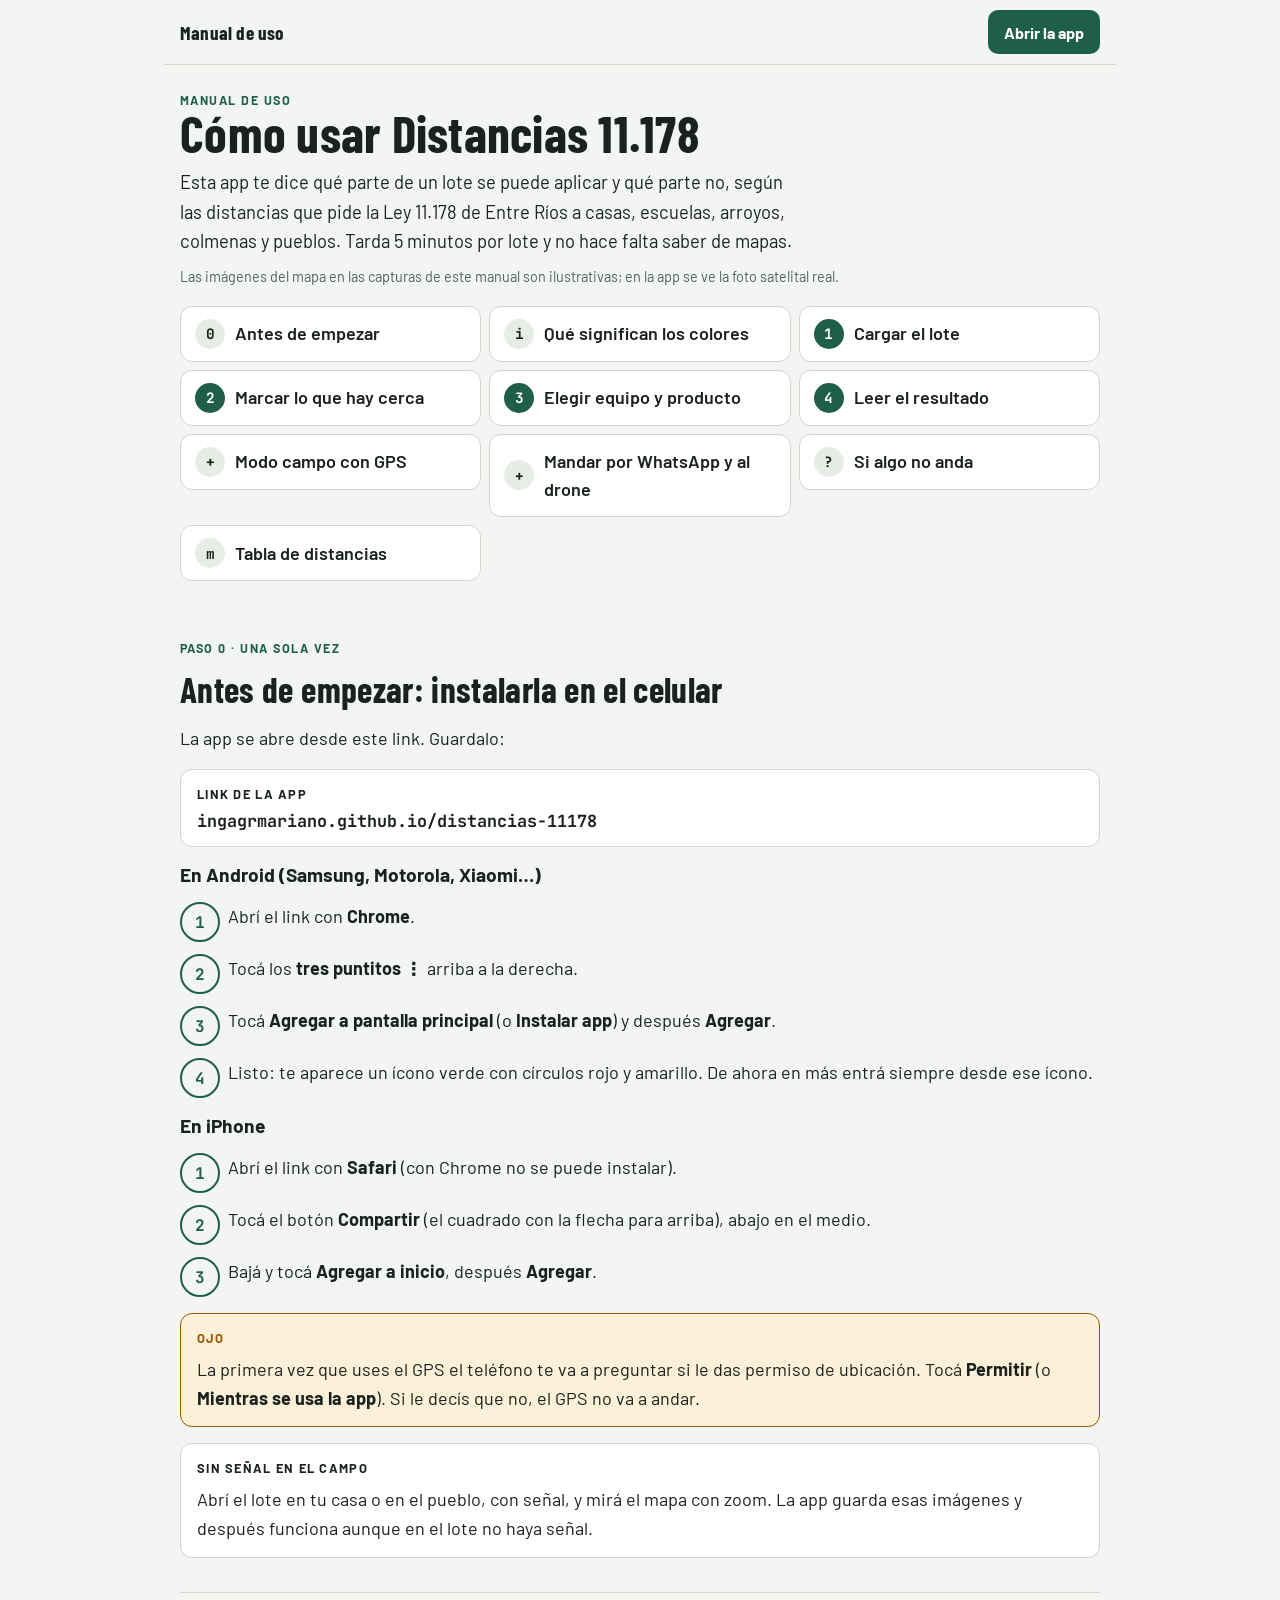
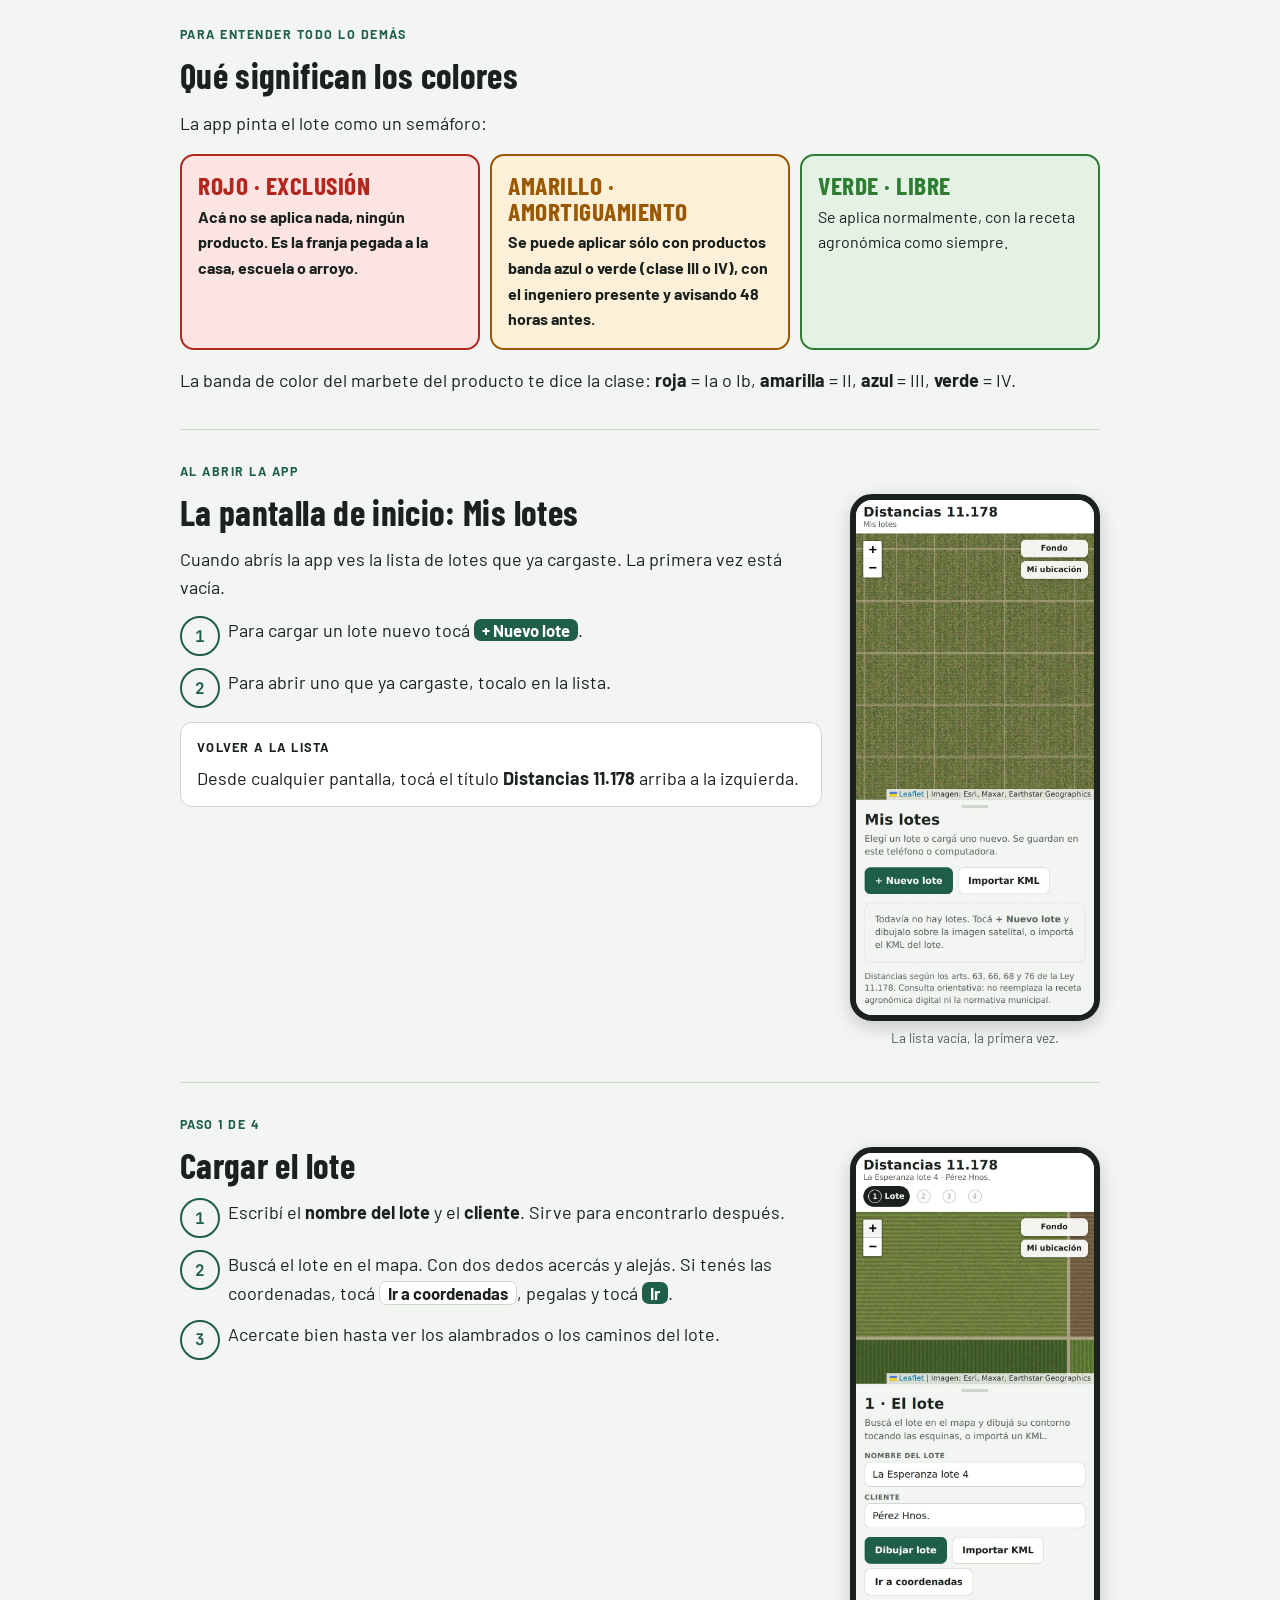
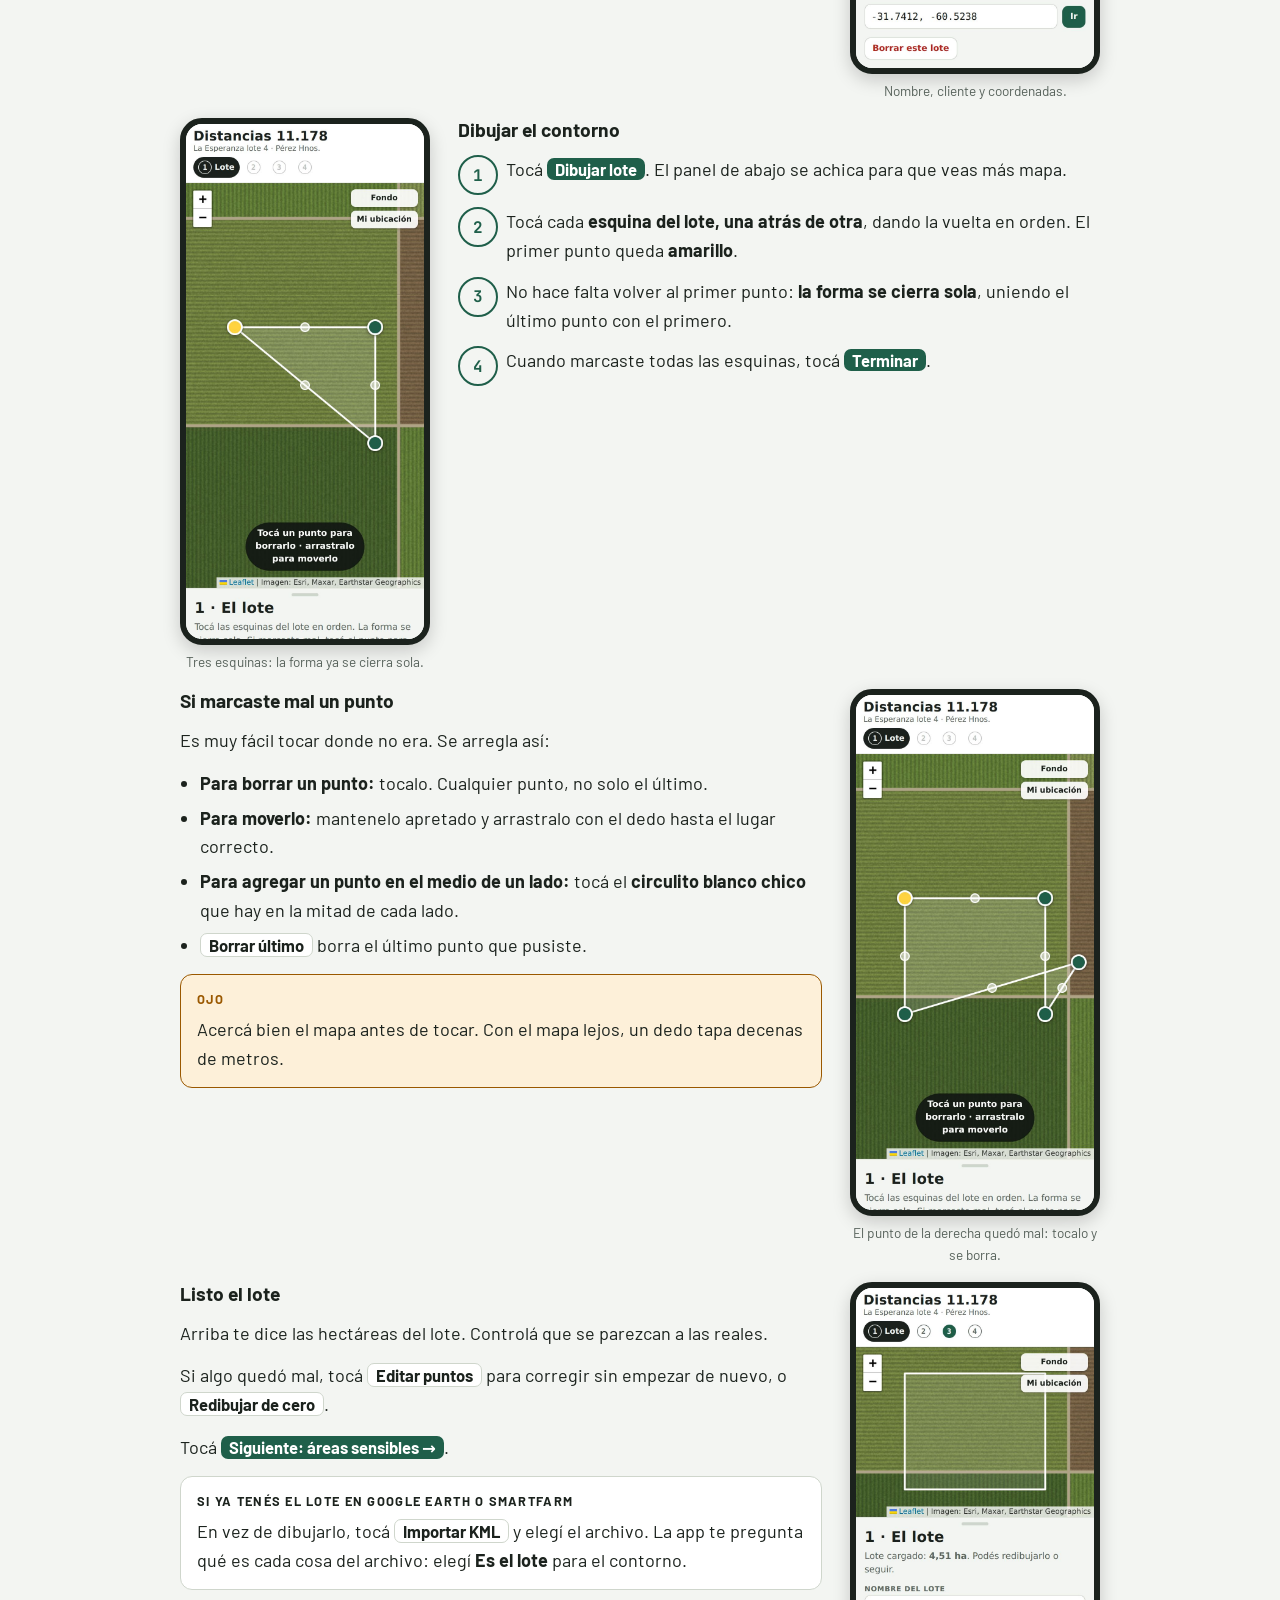
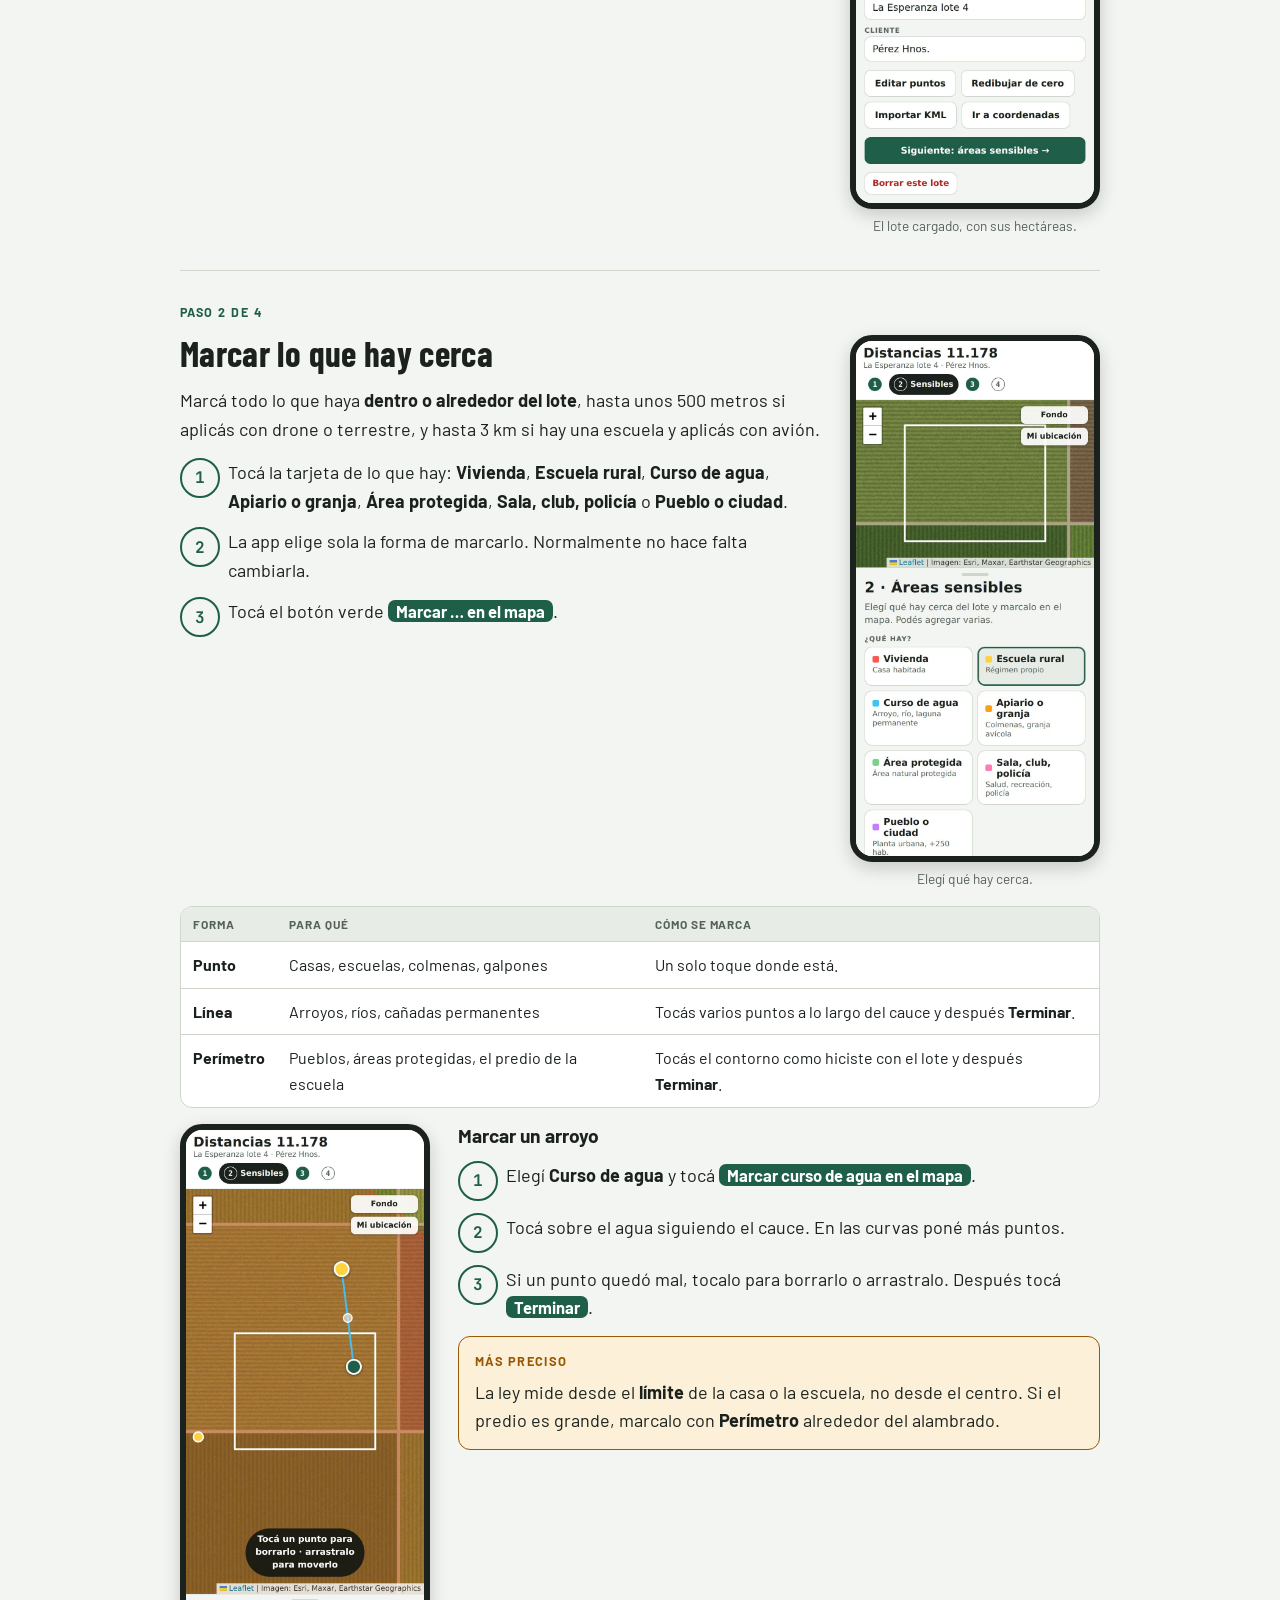
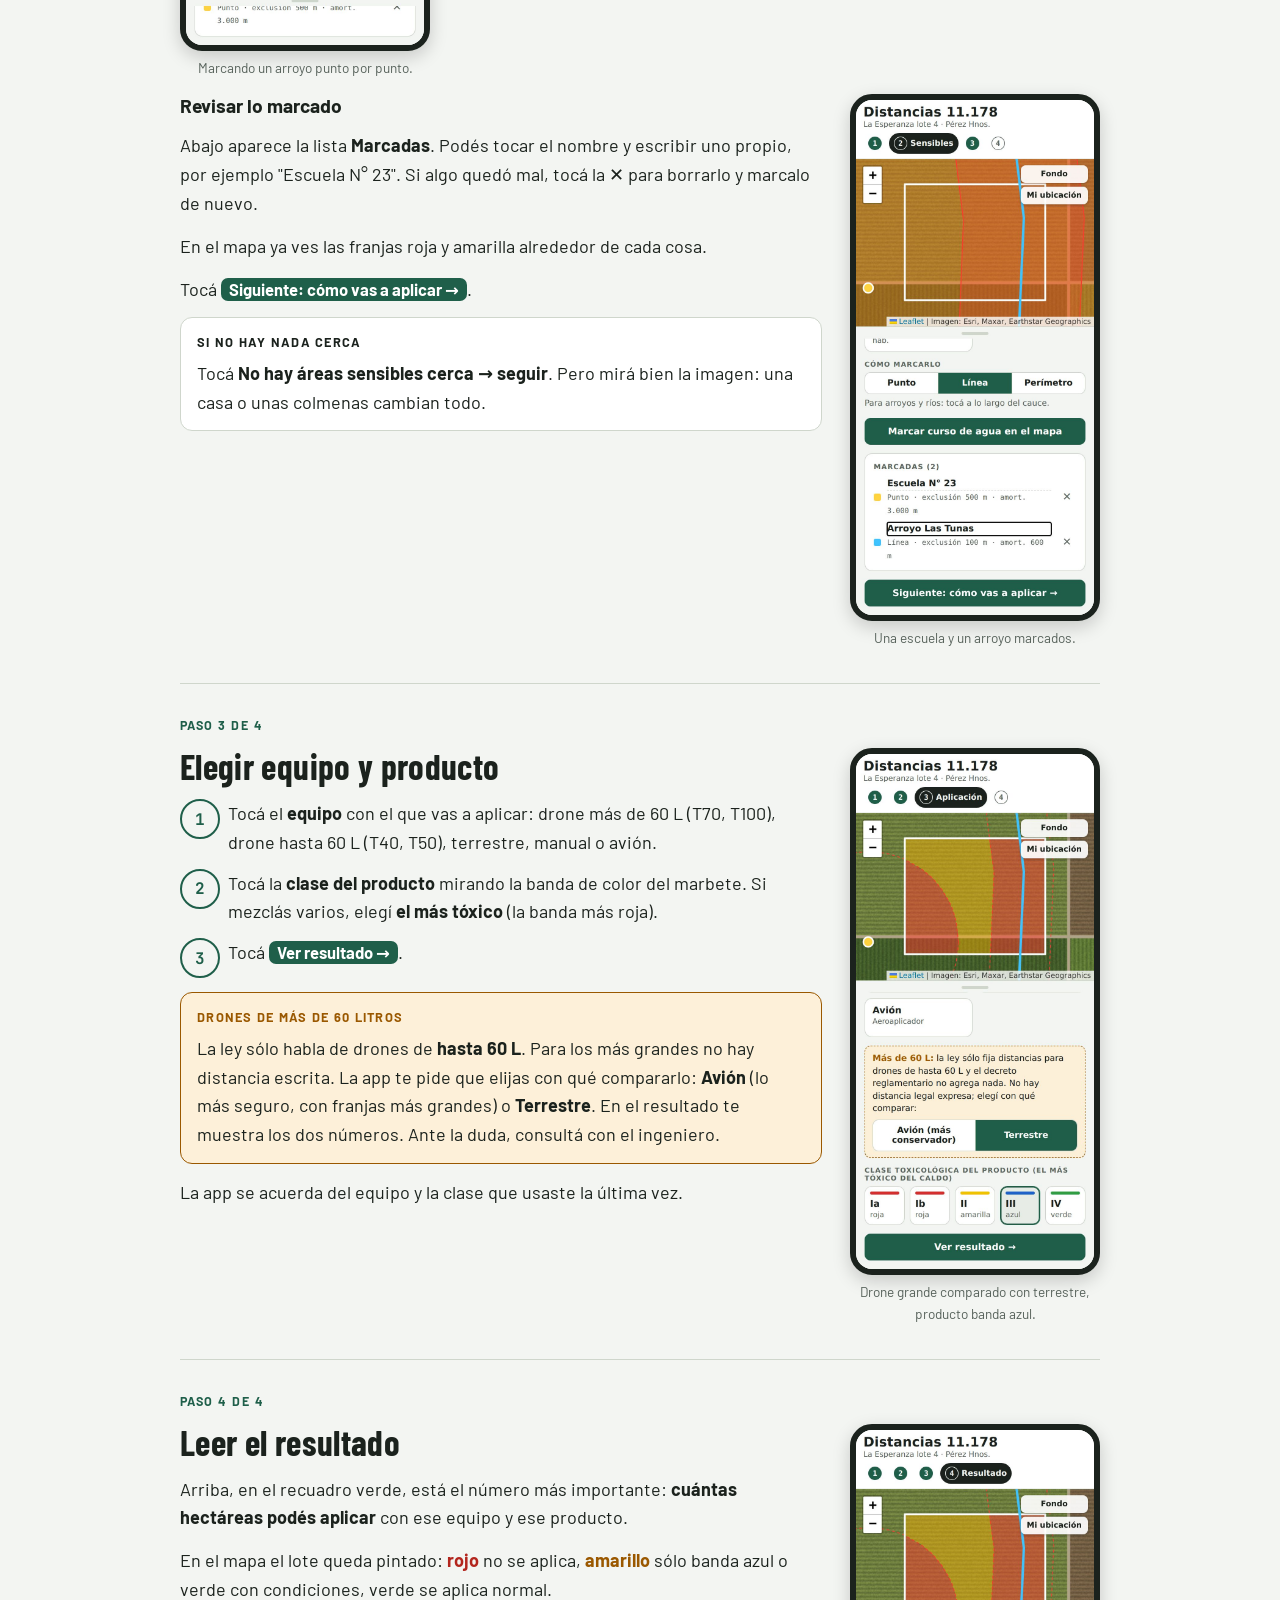
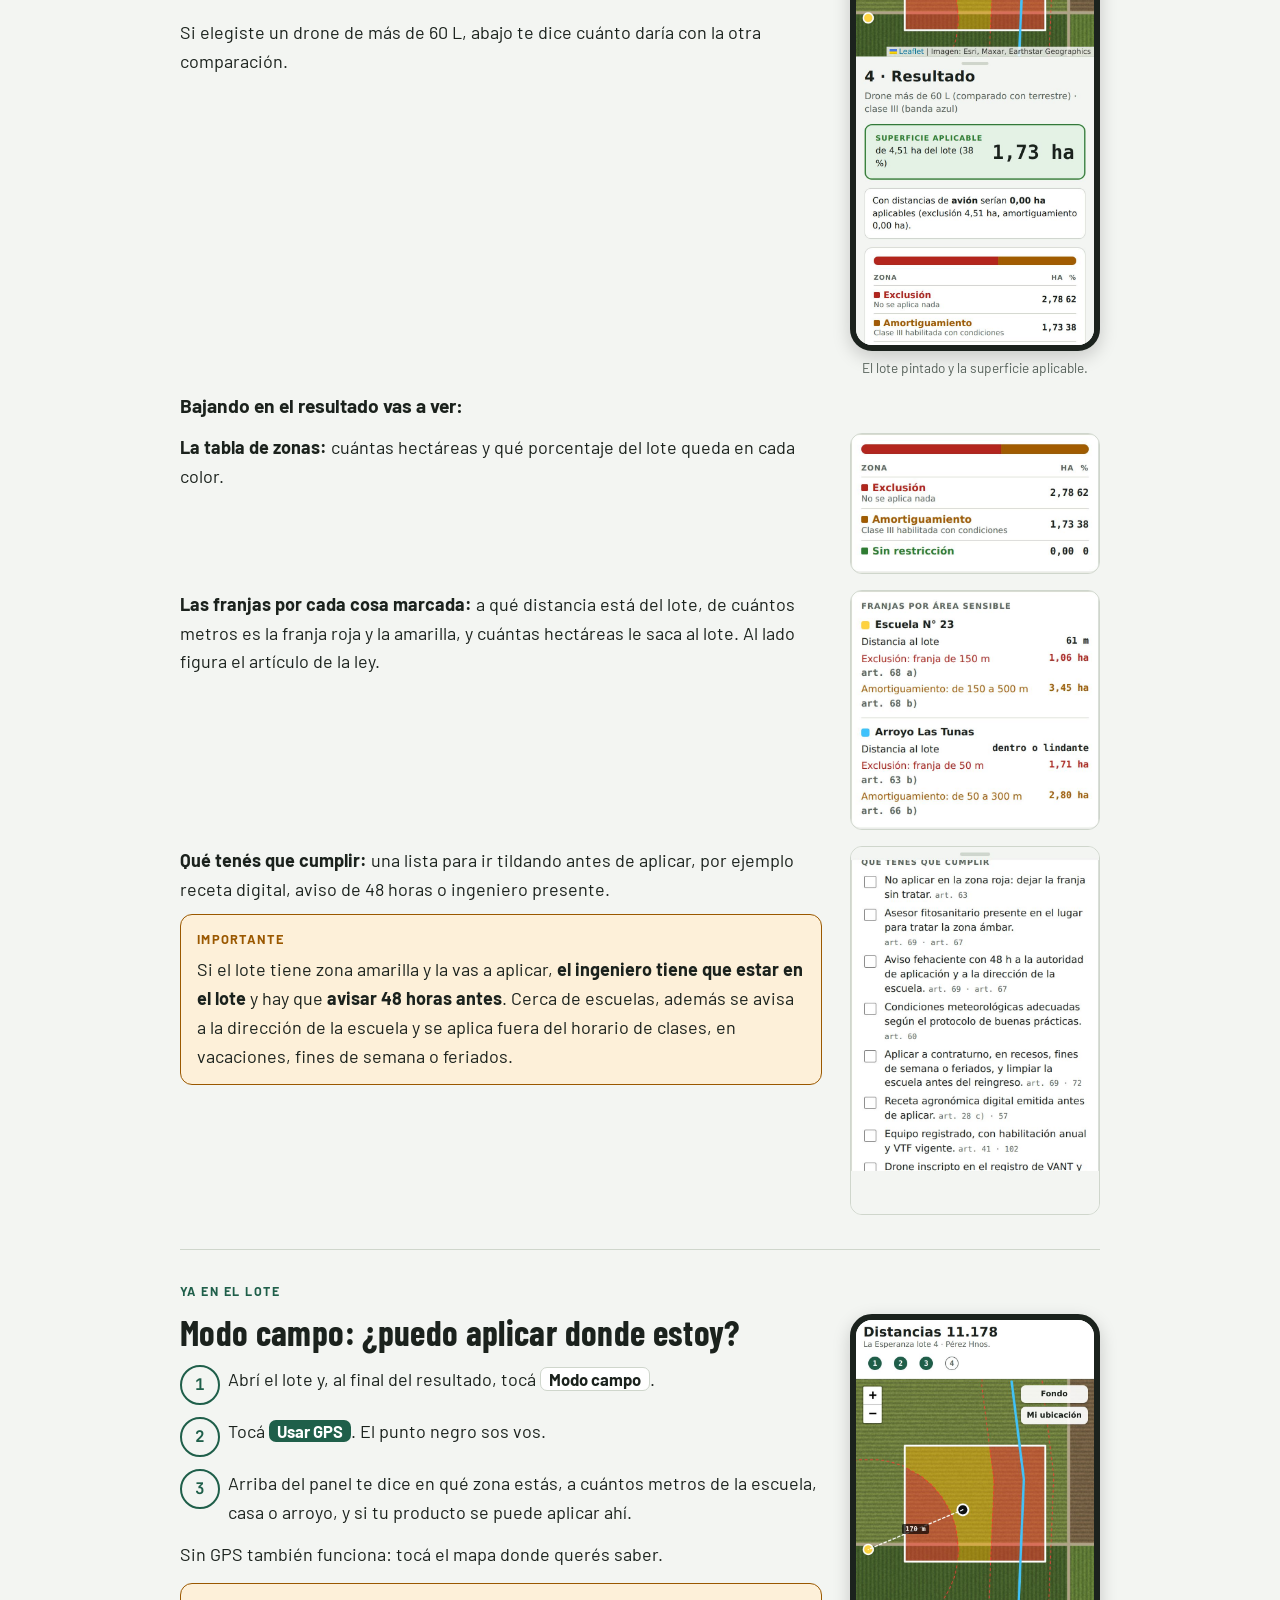
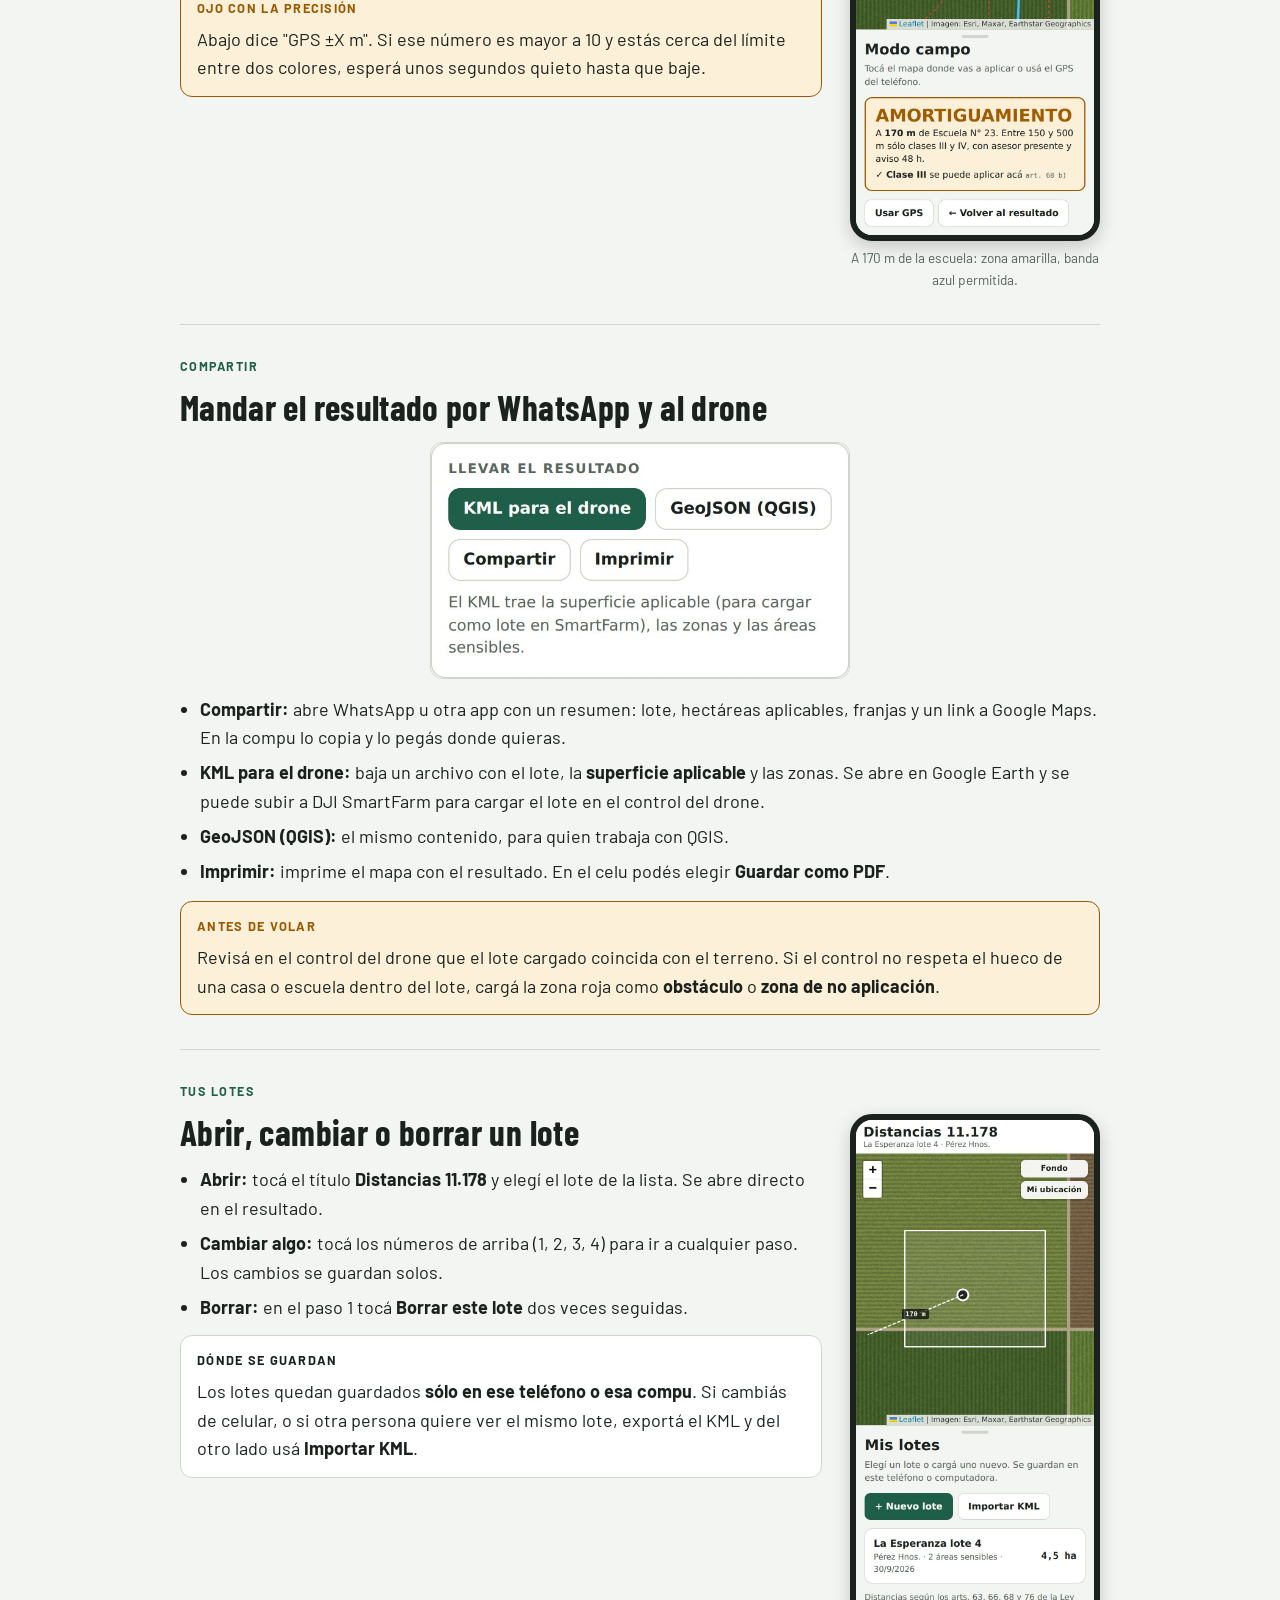
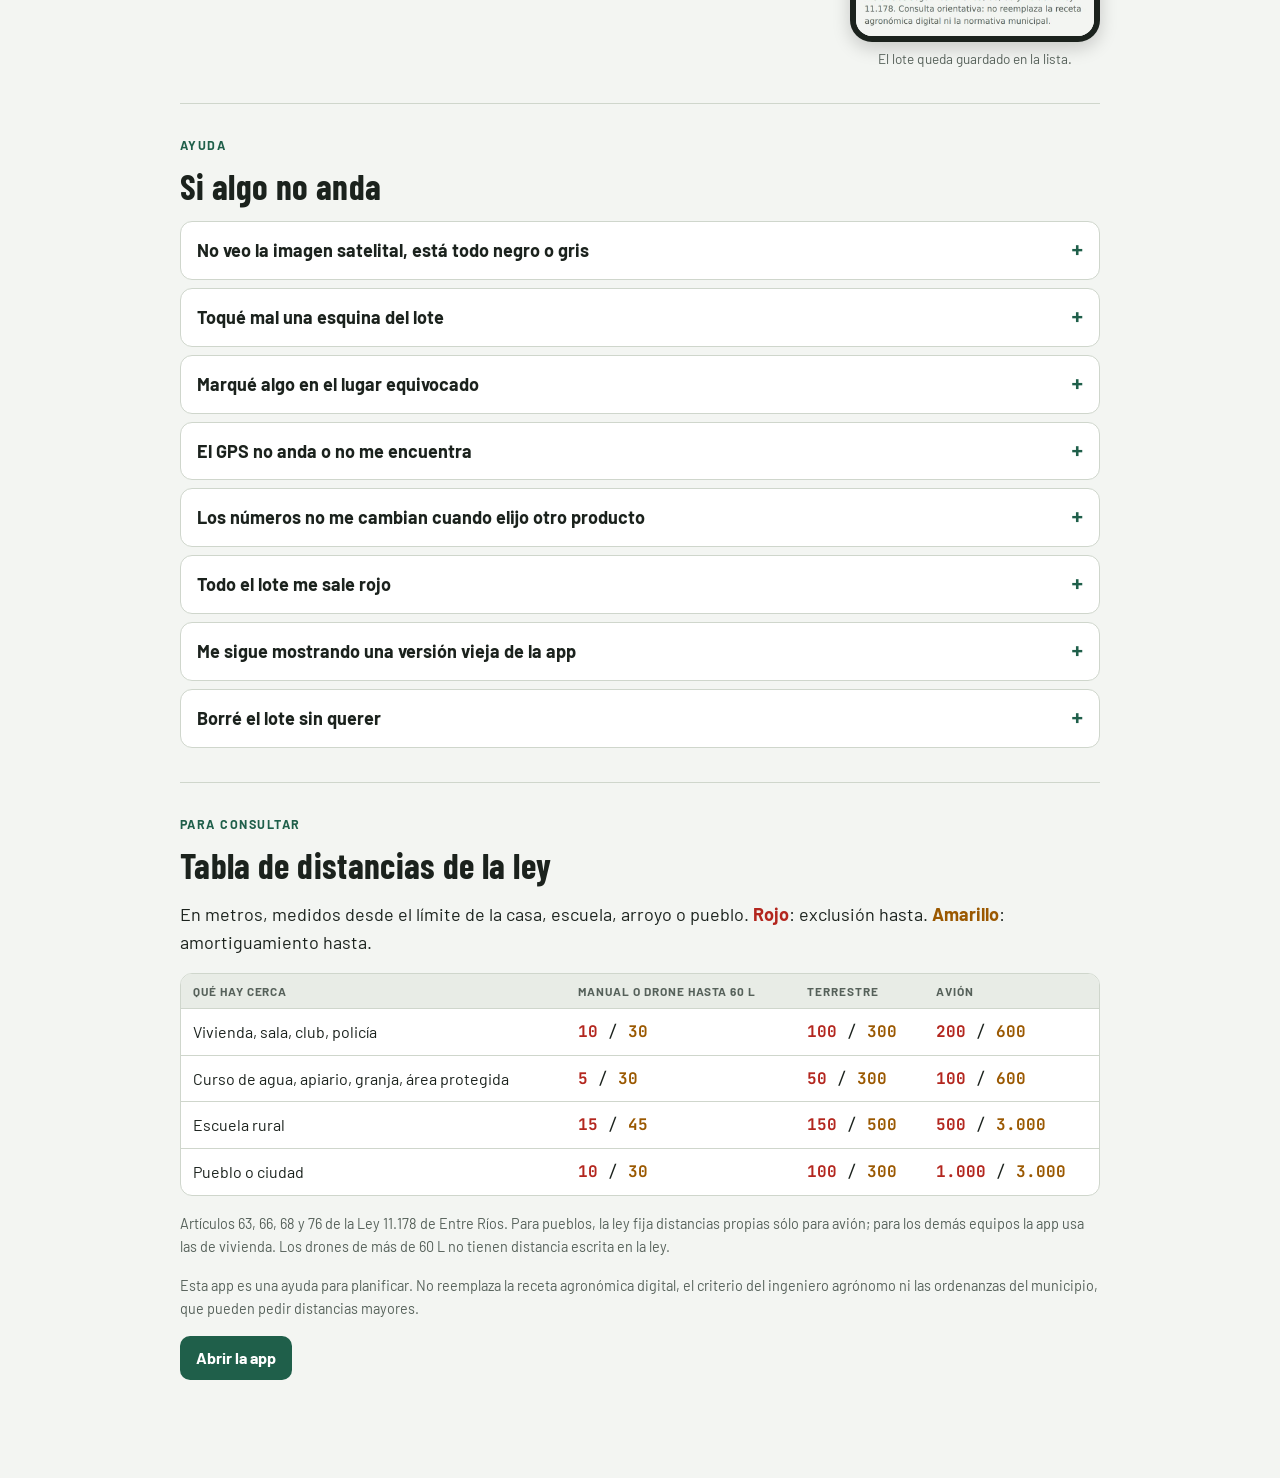
==== manual.html @ 11fd7702 "Add files via upload" ====
<!doctype html>
<html lang="es-AR">
<head>
<meta charset="utf-8">
<meta name="viewport" content="width=device-width, initial-scale=1, viewport-fit=cover">
<title>Manual · Distancias 11.178</title>
<meta name="description" content="Cómo usar la app Distancias 11.178 paso a paso.">
<meta name="theme-color" content="#1f5f4a">
<link rel="icon" href="icon.svg" type="image/svg+xml">
<link rel="preconnect" href="https://fonts.googleapis.com">
<link rel="preconnect" href="https://fonts.gstatic.com" crossorigin>
<link rel="stylesheet" href="https://fonts.googleapis.com/css2?family=Barlow+Condensed:wght@600;700&family=Barlow:wght@400;500;600;700&family=JetBrains+Mono:wght@500;700&display=swap">
<style>
/* Manual de campo: una columna de lectura; cada paso con el texto al lado de la captura del celular */
:root{
  --bg:#f3f5f2; --surface:#ffffff; --surface-2:#e8ece6; --line:#cfd6cc;
  --fg:#1b221d; --muted:#56615a; --accent:#1f5f4a; --accent-fg:#ffffff;
  --excl:#b3261e; --excl-bg:#fbe4e1; --amort:#9a5800; --amort-bg:#fdf0d9; --libre:#2e7d32; --libre-bg:#e3f2e4;
  --display:"Barlow Condensed","Arial Narrow",system-ui,sans-serif;
  --body:"Barlow",system-ui,-apple-system,"Segoe UI",sans-serif;
  --mono:"JetBrains Mono",ui-monospace,Menlo,Consolas,monospace;
  color-scheme:light;
}
@media (prefers-color-scheme: dark){:root{
  --bg:#121714; --surface:#1a211d; --surface-2:#232c26; --line:#34403a;
  --fg:#e6ece7; --muted:#9aa89f; --accent:#6cc4a4; --accent-fg:#0d1511;
  --excl:#ff8a80; --excl-bg:#3a1a18; --amort:#ffb951; --amort-bg:#3a2a12; --libre:#81c784; --libre-bg:#1b3320;
  color-scheme:dark}}
*{box-sizing:border-box}
html{scroll-behavior:smooth}
@media (prefers-reduced-motion:reduce){html{scroll-behavior:auto}}
body{margin:0;overflow-x:clip;background:var(--bg);color:var(--fg);font:18px/1.6 var(--body);padding-inline:16px;padding-block:0 64px}
.wrap{max-width:920px;margin:0 auto}
a{color:var(--accent);font-weight:600}
.top{position:sticky;top:env(safe-area-inset-top,0px);z-index:5;background:var(--bg);border-bottom:1px solid var(--line);display:flex;align-items:center;justify-content:space-between;gap:12px;padding-block:10px;margin-inline:-16px;padding-inline:16px}
.top b{font:700 1.2rem var(--display);letter-spacing:.01em}
.btn{display:inline-flex;align-items:center;gap:6px;font:700 1rem var(--body);background:var(--accent);color:var(--accent-fg);border:0;border-radius:10px;padding:10px 16px;text-decoration:none;cursor:pointer;min-height:44px}
.btn.ghost{background:var(--surface);color:var(--fg);border:1.5px solid var(--line)}
header.hero{padding-block:28px 8px}
h1{font:700 clamp(2.2rem,7vw,3.2rem)/1 var(--display);margin:0 0 10px;letter-spacing:.005em;text-wrap:balance}
.intro{font-size:1.15rem;max-width:62ch;margin:0}
h2{font:700 clamp(1.7rem,5vw,2.2rem)/1.05 var(--display);margin:0;letter-spacing:.01em;text-wrap:balance}
h3{font:700 1.2rem var(--body);margin:0}
p{margin:0}
section{padding-block:34px;border-bottom:1px solid var(--line);display:flex;flex-direction:column;gap:16px}
section:last-of-type{border-bottom:0}
.eyebrow{font:700 .78rem var(--body);letter-spacing:.12em;text-transform:uppercase;color:var(--accent)}
/* Índice */
.toc{display:grid;grid-template-columns:repeat(auto-fill,minmax(240px,1fr));gap:8px;margin-top:18px;padding:0;list-style:none}
.toc a{display:flex;align-items:center;gap:10px;background:var(--surface);border:1px solid var(--line);border-radius:12px;padding:12px 14px;text-decoration:none;color:var(--fg);font-weight:600;min-height:52px}
.toc .n{display:grid;place-items:center;width:30px;height:30px;border-radius:50%;background:var(--accent);color:var(--accent-fg);font:700 .9rem var(--mono);flex:none}
.toc .n.s{background:var(--surface-2);color:var(--fg)}
/* Paso con captura */
.step{display:grid;grid-template-columns:minmax(0,1fr) 250px;gap:28px;align-items:start}
.step.rev{grid-template-columns:250px minmax(0,1fr)}
.step.rev .shot{order:-1}
@media (max-width:700px){.step,.step.rev{grid-template-columns:minmax(0,1fr)}.step.rev .shot{order:0}}
.shot{margin:0;display:flex;flex-direction:column;gap:6px;align-items:center}
.shot img{width:100%;max-width:250px;border-radius:22px;border:6px solid #1b221d;box-shadow:0 6px 18px rgb(0 0 0 / .18);display:block;background:#1b221d}
.shot.flat img{border-radius:12px;border:1px solid var(--line);box-shadow:none;max-width:420px}
.shot figcaption{font-size:.85rem;color:var(--muted);text-align:center;max-width:250px}
ol.do{margin:0;padding:0;list-style:none;counter-reset:d;display:flex;flex-direction:column;gap:12px}
ol.do>li{counter-increment:d;display:grid;grid-template-columns:36px minmax(0,1fr);gap:12px;align-items:start}
ol.do>li::before{content:counter(d);display:grid;place-items:center;width:36px;height:36px;border-radius:50%;border:2px solid var(--accent);color:var(--accent);font:700 1rem var(--mono)}
ul.dot{margin:0;padding-left:1.1em;display:flex;flex-direction:column;gap:6px}
.btnlabel{display:inline-block;font:700 .92em var(--body);background:var(--accent);color:var(--accent-fg);border-radius:7px;padding:1px 8px;white-space:nowrap}
.btnlabel.g{background:var(--surface);color:var(--fg);border:1.5px solid var(--line)}
.tip{border-radius:12px;padding:14px 16px;background:var(--surface);border:1px solid var(--line);display:flex;flex-direction:column;gap:6px}
.tip.ojo{background:var(--amort-bg);border:1.5px solid var(--amort)}
.tip.ojo>b:first-child{color:var(--amort)}
.tip>b:first-child{font-size:.8rem;letter-spacing:.1em;text-transform:uppercase}
/* Semáforo */
.colors{display:grid;grid-template-columns:repeat(3,minmax(0,1fr));gap:10px}
@media (max-width:620px){.colors{grid-template-columns:minmax(0,1fr)}}
.color{border-radius:14px;padding:16px;border:2px solid currentColor;display:flex;flex-direction:column;gap:6px}
.color .k{font:700 1.6rem/1 var(--display);text-transform:uppercase;letter-spacing:.02em}
.color p{color:var(--fg);font-size:1rem}
.color.e{color:var(--excl);background:var(--excl-bg)} .color.a{color:var(--amort);background:var(--amort-bg)} .color.l{color:var(--libre);background:var(--libre-bg)}
/* Tablas */
.tw{overflow-x:auto;border:1px solid var(--line);border-radius:12px;background:var(--surface)}
table{border-collapse:collapse;width:100%;min-width:560px;font-size:1rem}
th,td{padding:10px 12px;border-bottom:1px solid var(--line);text-align:left;vertical-align:top}
tr:last-child td{border-bottom:0}
th{font:700 .74rem var(--body);letter-spacing:.08em;text-transform:uppercase;color:var(--muted);background:var(--surface-2)}
td.n{font-family:var(--mono);font-variant-numeric:tabular-nums;white-space:nowrap}
.e{color:var(--excl);font-weight:700} .a{color:var(--amort);font-weight:700}
/* Preguntas */
details{background:var(--surface);border:1px solid var(--line);border-radius:12px;padding:0 16px}
details+details{margin-top:8px}
summary{cursor:pointer;font-weight:700;padding:14px 0;list-style:none;display:flex;justify-content:space-between;gap:10px}
summary::-webkit-details-marker{display:none}
summary::after{content:"+";font:700 1.3rem var(--mono);color:var(--accent)}
details[open] summary::after{content:"–"}
details>div{padding-bottom:14px;display:flex;flex-direction:column;gap:8px}
.legal{font-size:.9rem;color:var(--muted)}
.btn:focus-visible,.toc a:focus-visible,summary:focus-visible,a:focus-visible{outline:3px solid var(--accent);outline-offset:2px}
@media print{
  body{background:#fff;color:#000;font-size:12pt;padding:0}
  .top,.noprint{display:none!important}
  section{break-inside:auto;padding-block:16pt}
  .step{break-inside:avoid;grid-template-columns:minmax(0,1fr) 190px}
  .step.rev{grid-template-columns:190px minmax(0,1fr)}
  .shot img{max-width:190px;box-shadow:none}
  h2{break-after:avoid}
  details{border:0;padding:0} details>div{display:flex!important} summary::after{content:""}
  a{color:#000;text-decoration:none}
}
</style>
</head>
<body>
<div class="wrap">
  <div class="top noprint">
    <b>Manual de uso</b>
    <a class="btn" href="./">Abrir la app</a>
  </div>

  <header class="hero">
    <div class="eyebrow">Manual de uso</div>
    <h1>Cómo usar Distancias 11.178</h1>
    <p class="intro">Esta app te dice qué parte de un lote se puede aplicar y qué parte no, según las distancias que pide la Ley 11.178 de Entre Ríos a casas, escuelas, arroyos, colmenas y pueblos. Tarda 5 minutos por lote y no hace falta saber de mapas.</p>
    <p class="legal" style="margin-top:8px">Las imágenes del mapa en las capturas de este manual son ilustrativas; en la app se ve la foto satelital real.</p>
    <ul class="toc noprint">
      <li><a href="#antes"><span class="n s">0</span>Antes de empezar</a></li>
      <li><a href="#colores"><span class="n s">i</span>Qué significan los colores</a></li>
      <li><a href="#paso1"><span class="n">1</span>Cargar el lote</a></li>
      <li><a href="#paso2"><span class="n">2</span>Marcar lo que hay cerca</a></li>
      <li><a href="#paso3"><span class="n">3</span>Elegir equipo y producto</a></li>
      <li><a href="#paso4"><span class="n">4</span>Leer el resultado</a></li>
      <li><a href="#campo"><span class="n s">+</span>Modo campo con GPS</a></li>
      <li><a href="#llevar"><span class="n s">+</span>Mandar por WhatsApp y al drone</a></li>
      <li><a href="#problemas"><span class="n s">?</span>Si algo no anda</a></li>
      <li><a href="#tabla"><span class="n s">m</span>Tabla de distancias</a></li>
    </ul>
  </header>

  <!-- 0 -->
  <section id="antes">
    <div class="eyebrow">Paso 0 · una sola vez</div>
    <h2>Antes de empezar: instalarla en el celular</h2>
    <p>La app se abre desde este link. Guardalo:</p>
    <p class="tip"><b>Link de la app</b><span style="font:700 1.05rem var(--mono);word-break:break-all">ingagrmariano.github.io/distancias-11178</span></p>
    <h3>En Android (Samsung, Motorola, Xiaomi…)</h3>
    <ol class="do">
      <li><span>Abrí el link con <b>Chrome</b>.</span></li>
      <li><span>Tocá los <b>tres puntitos ⋮</b> arriba a la derecha.</span></li>
      <li><span>Tocá <b>Agregar a pantalla principal</b> (o <b>Instalar app</b>) y después <b>Agregar</b>.</span></li>
      <li><span>Listo: te aparece un ícono verde con círculos rojo y amarillo. De ahora en más entrá siempre desde ese ícono.</span></li>
    </ol>
    <h3>En iPhone</h3>
    <ol class="do">
      <li><span>Abrí el link con <b>Safari</b> (con Chrome no se puede instalar).</span></li>
      <li><span>Tocá el botón <b>Compartir</b> (el cuadrado con la flecha para arriba), abajo en el medio.</span></li>
      <li><span>Bajá y tocá <b>Agregar a inicio</b>, después <b>Agregar</b>.</span></li>
    </ol>
    <div class="tip ojo"><b>Ojo</b><span>La primera vez que uses el GPS el teléfono te va a preguntar si le das permiso de ubicación. Tocá <b>Permitir</b> (o <b>Mientras se usa la app</b>). Si le decís que no, el GPS no va a andar.</span></div>
    <div class="tip"><b>Sin señal en el campo</b><span>Abrí el lote en tu casa o en el pueblo, con señal, y mirá el mapa con zoom. La app guarda esas imágenes y después funciona aunque en el lote no haya señal.</span></div>
  </section>

  <!-- Colores -->
  <section id="colores">
    <div class="eyebrow">Para entender todo lo demás</div>
    <h2>Qué significan los colores</h2>
    <p>La app pinta el lote como un semáforo:</p>
    <div class="colors">
      <div class="color e"><span class="k">Rojo · Exclusión</span><p>Acá <b>no se aplica nada</b>, ningún producto. Es la franja pegada a la casa, escuela o arroyo.</p></div>
      <div class="color a"><span class="k">Amarillo · Amortiguamiento</span><p>Se puede aplicar <b>sólo con productos banda azul o verde</b> (clase III o IV), con el ingeniero presente y avisando 48 horas antes.</p></div>
      <div class="color l"><span class="k">Verde · Libre</span><p>Se aplica normalmente, con la receta agronómica como siempre.</p></div>
    </div>
    <p>La banda de color del marbete del producto te dice la clase: <b>roja</b> = Ia o Ib, <b>amarilla</b> = II, <b>azul</b> = III, <b>verde</b> = IV.</p>
  </section>

  <!-- Lista -->
  <section id="inicio">
    <div class="eyebrow">Al abrir la app</div>
    <div class="step">
      <div style="display:flex;flex-direction:column;gap:14px">
        <h2>La pantalla de inicio: Mis lotes</h2>
        <p>Cuando abrís la app ves la lista de lotes que ya cargaste. La primera vez está vacía.</p>
        <ol class="do">
          <li><span>Para cargar un lote nuevo tocá <span class="btnlabel">+ Nuevo lote</span>.</span></li>
          <li><span>Para abrir uno que ya cargaste, tocalo en la lista.</span></li>
        </ol>
        <div class="tip"><b>Volver a la lista</b><span>Desde cualquier pantalla, tocá el título <b>Distancias 11.178</b> arriba a la izquierda.</span></div>
      </div>
      <figure class="shot"><img src="manual/01-lista-vacia.jpg" alt="Pantalla Mis lotes vacía con los botones Nuevo lote e Importar KML"><figcaption>La lista vacía, la primera vez.</figcaption></figure>
    </div>
  </section>

  <!-- Paso 1 -->
  <section id="paso1">
    <div class="eyebrow">Paso 1 de 4</div>
    <div class="step">
      <div style="display:flex;flex-direction:column;gap:14px">
        <h2>Cargar el lote</h2>
        <ol class="do">
          <li><span>Escribí el <b>nombre del lote</b> y el <b>cliente</b>. Sirve para encontrarlo después.</span></li>
          <li><span>Buscá el lote en el mapa. Con dos dedos acercás y alejás. Si tenés las coordenadas, tocá <span class="btnlabel g">Ir a coordenadas</span>, pegalas y tocá <span class="btnlabel">Ir</span>.</span></li>
          <li><span>Acercate bien hasta ver los alambrados o los caminos del lote.</span></li>
        </ol>
      </div>
      <figure class="shot"><img src="manual/02-paso1.jpg" alt="Paso 1 con nombre del lote, cliente y coordenadas cargadas"><figcaption>Nombre, cliente y coordenadas.</figcaption></figure>
    </div>
    <div class="step rev">
      <figure class="shot"><img src="manual/03-dibujando-lote.jpg" alt="Dibujando el contorno del lote con tres esquinas marcadas y la forma ya cerrada"><figcaption>Tres esquinas: la forma ya se cierra sola.</figcaption></figure>
      <div style="display:flex;flex-direction:column;gap:14px">
        <h3>Dibujar el contorno</h3>
        <ol class="do">
          <li><span>Tocá <span class="btnlabel">Dibujar lote</span>. El panel de abajo se achica para que veas más mapa.</span></li>
          <li><span>Tocá cada <b>esquina del lote, una atrás de otra</b>, dando la vuelta en orden. El primer punto queda <b>amarillo</b>.</span></li>
          <li><span>No hace falta volver al primer punto: <b>la forma se cierra sola</b>, uniendo el último punto con el primero.</span></li>
          <li><span>Cuando marcaste todas las esquinas, tocá <span class="btnlabel">Terminar</span>.</span></li>
        </ol>
      </div>
    </div>
    <div class="step">
      <div style="display:flex;flex-direction:column;gap:14px">
        <h3>Si marcaste mal un punto</h3>
        <p>Es muy fácil tocar donde no era. Se arregla así:</p>
        <ul class="dot">
          <li><b>Para borrar un punto:</b> tocalo. Cualquier punto, no solo el último.</li>
          <li><b>Para moverlo:</b> mantenelo apretado y arrastralo con el dedo hasta el lugar correcto.</li>
          <li><b>Para agregar un punto en el medio de un lado:</b> tocá el <b>circulito blanco chico</b> que hay en la mitad de cada lado.</li>
          <li><span class="btnlabel g">Borrar último</span> borra el último punto que pusiste.</li>
        </ul>
        <div class="tip ojo"><b>Ojo</b><span>Acercá bien el mapa antes de tocar. Con el mapa lejos, un dedo tapa decenas de metros.</span></div>
      </div>
      <figure class="shot"><img src="manual/03b-punto-mal.jpg" alt="Un punto marcado fuera del lote que deforma el contorno"><figcaption>El punto de la derecha quedó mal: tocalo y se borra.</figcaption></figure>
    </div>
    <div class="step">
      <div style="display:flex;flex-direction:column;gap:14px">
        <h3>Listo el lote</h3>
        <p>Arriba te dice las hectáreas del lote. Controlá que se parezcan a las reales.</p>
        <p>Si algo quedó mal, tocá <span class="btnlabel g">Editar puntos</span> para corregir sin empezar de nuevo, o <span class="btnlabel g">Redibujar de cero</span>.</p>
        <p>Tocá <span class="btnlabel">Siguiente: áreas sensibles →</span>.</p>
        <div class="tip"><b>Si ya tenés el lote en Google Earth o SmartFarm</b><span>En vez de dibujarlo, tocá <span class="btnlabel g">Importar KML</span> y elegí el archivo. La app te pregunta qué es cada cosa del archivo: elegí <b>Es el lote</b> para el contorno.</span></div>
      </div>
      <figure class="shot"><img src="manual/04-lote-listo.jpg" alt="Lote dibujado con su superficie en hectáreas"><figcaption>El lote cargado, con sus hectáreas.</figcaption></figure>
    </div>
  </section>

  <!-- Paso 2 -->
  <section id="paso2">
    <div class="eyebrow">Paso 2 de 4</div>
    <div class="step">
      <div style="display:flex;flex-direction:column;gap:14px">
        <h2>Marcar lo que hay cerca</h2>
        <p>Marcá todo lo que haya <b>dentro o alrededor del lote</b>, hasta unos 500 metros si aplicás con drone o terrestre, y hasta 3 km si hay una escuela y aplicás con avión.</p>
        <ol class="do">
          <li><span>Tocá la tarjeta de lo que hay: <b>Vivienda</b>, <b>Escuela rural</b>, <b>Curso de agua</b>, <b>Apiario o granja</b>, <b>Área protegida</b>, <b>Sala, club, policía</b> o <b>Pueblo o ciudad</b>.</span></li>
          <li><span>La app elige sola la forma de marcarlo. Normalmente no hace falta cambiarla.</span></li>
          <li><span>Tocá el botón verde <span class="btnlabel">Marcar … en el mapa</span>.</span></li>
        </ol>
      </div>
      <figure class="shot"><img src="manual/05-paso2-elegir.jpg" alt="Tarjetas para elegir el tipo de área sensible, con Escuela rural seleccionada"><figcaption>Elegí qué hay cerca.</figcaption></figure>
    </div>
    <div class="tw">
      <table>
        <thead><tr><th>Forma</th><th>Para qué</th><th>Cómo se marca</th></tr></thead>
        <tbody>
          <tr><td><b>Punto</b></td><td>Casas, escuelas, colmenas, galpones</td><td>Un solo toque donde está.</td></tr>
          <tr><td><b>Línea</b></td><td>Arroyos, ríos, cañadas permanentes</td><td>Tocás varios puntos a lo largo del cauce y después <b>Terminar</b>.</td></tr>
          <tr><td><b>Perímetro</b></td><td>Pueblos, áreas protegidas, el predio de la escuela</td><td>Tocás el contorno como hiciste con el lote y después <b>Terminar</b>.</td></tr>
        </tbody>
      </table>
    </div>
    <div class="step rev">
      <figure class="shot"><img src="manual/06-dibujando-arroyo.jpg" alt="Dibujando un arroyo como línea al costado del lote"><figcaption>Marcando un arroyo punto por punto.</figcaption></figure>
      <div style="display:flex;flex-direction:column;gap:14px">
        <h3>Marcar un arroyo</h3>
        <ol class="do">
          <li><span>Elegí <b>Curso de agua</b> y tocá <span class="btnlabel">Marcar curso de agua en el mapa</span>.</span></li>
          <li><span>Tocá sobre el agua siguiendo el cauce. En las curvas poné más puntos.</span></li>
          <li><span>Si un punto quedó mal, tocalo para borrarlo o arrastralo. Después tocá <span class="btnlabel">Terminar</span>.</span></li>
        </ol>
        <div class="tip ojo"><b>Más preciso</b><span>La ley mide desde el <b>límite</b> de la casa o la escuela, no desde el centro. Si el predio es grande, marcalo con <b>Perímetro</b> alrededor del alambrado.</span></div>
      </div>
    </div>
    <div class="step">
      <div style="display:flex;flex-direction:column;gap:14px">
        <h3>Revisar lo marcado</h3>
        <p>Abajo aparece la lista <b>Marcadas</b>. Podés tocar el nombre y escribir uno propio, por ejemplo "Escuela N° 23". Si algo quedó mal, tocá la <b>✕</b> para borrarlo y marcalo de nuevo.</p>
        <p>En el mapa ya ves las franjas roja y amarilla alrededor de cada cosa.</p>
        <p>Tocá <span class="btnlabel">Siguiente: cómo vas a aplicar →</span>.</p>
        <div class="tip"><b>Si no hay nada cerca</b><span>Tocá <b>No hay áreas sensibles cerca → seguir</b>. Pero mirá bien la imagen: una casa o unas colmenas cambian todo.</span></div>
      </div>
      <figure class="shot"><img src="manual/07-paso2-marcadas.jpg" alt="Lista de áreas marcadas: Escuela N° 23 y Arroyo Las Tunas"><figcaption>Una escuela y un arroyo marcados.</figcaption></figure>
    </div>
  </section>

  <!-- Paso 3 -->
  <section id="paso3">
    <div class="eyebrow">Paso 3 de 4</div>
    <div class="step">
      <div style="display:flex;flex-direction:column;gap:14px">
        <h2>Elegir equipo y producto</h2>
        <ol class="do">
          <li><span>Tocá el <b>equipo</b> con el que vas a aplicar: drone más de 60 L (T70, T100), drone hasta 60 L (T40, T50), terrestre, manual o avión.</span></li>
          <li><span>Tocá la <b>clase del producto</b> mirando la banda de color del marbete. Si mezclás varios, elegí <b>el más tóxico</b> (la banda más roja).</span></li>
          <li><span>Tocá <span class="btnlabel">Ver resultado →</span>.</span></li>
        </ol>
        <div class="tip ojo"><b>Drones de más de 60 litros</b><span>La ley sólo habla de drones de <b>hasta 60 L</b>. Para los más grandes no hay distancia escrita. La app te pide que elijas con qué compararlo: <b>Avión</b> (lo más seguro, con franjas más grandes) o <b>Terrestre</b>. En el resultado te muestra los dos números. Ante la duda, consultá con el ingeniero.</span></div>
        <p>La app se acuerda del equipo y la clase que usaste la última vez.</p>
      </div>
      <figure class="shot"><img src="manual/08-paso3.jpg" alt="Paso 3 con drone de más de 60 litros, comparación terrestre y clase III seleccionada"><figcaption>Drone grande comparado con terrestre, producto banda azul.</figcaption></figure>
    </div>
  </section>

  <!-- Paso 4 -->
  <section id="paso4">
    <div class="eyebrow">Paso 4 de 4</div>
    <div class="step">
      <div style="display:flex;flex-direction:column;gap:14px">
        <h2>Leer el resultado</h2>
        <p>Arriba, en el recuadro verde, está el número más importante: <b>cuántas hectáreas podés aplicar</b> con ese equipo y ese producto.</p>
        <p>En el mapa el lote queda pintado: <span class="e">rojo</span> no se aplica, <span class="a">amarillo</span> sólo banda azul o verde con condiciones, verde se aplica normal.</p>
        <p>Si elegiste un drone de más de 60 L, abajo te dice cuánto daría con la otra comparación.</p>
      </div>
      <figure class="shot"><img src="manual/09-resultado.jpg" alt="Resultado con el lote pintado en rojo, amarillo y la superficie aplicable"><figcaption>El lote pintado y la superficie aplicable.</figcaption></figure>
    </div>
    <h3>Bajando en el resultado vas a ver:</h3>
    <div class="step">
      <div style="display:flex;flex-direction:column;gap:10px">
        <p><b>La tabla de zonas:</b> cuántas hectáreas y qué porcentaje del lote queda en cada color.</p>
      </div>
      <figure class="shot flat"><img src="manual/10-tabla.jpg" alt="Tabla con hectáreas en exclusión, amortiguamiento y sin restricción"></figure>
    </div>
    <div class="step">
      <div style="display:flex;flex-direction:column;gap:10px">
        <p><b>Las franjas por cada cosa marcada:</b> a qué distancia está del lote, de cuántos metros es la franja roja y la amarilla, y cuántas hectáreas le saca al lote. Al lado figura el artículo de la ley.</p>
      </div>
      <figure class="shot flat"><img src="manual/11-franjas.jpg" alt="Franjas por área sensible con metros y hectáreas"></figure>
    </div>
    <div class="step">
      <div style="display:flex;flex-direction:column;gap:10px">
        <p><b>Qué tenés que cumplir:</b> una lista para ir tildando antes de aplicar, por ejemplo receta digital, aviso de 48 horas o ingeniero presente.</p>
        <div class="tip ojo"><b>Importante</b><span>Si el lote tiene zona amarilla y la vas a aplicar, <b>el ingeniero tiene que estar en el lote</b> y hay que <b>avisar 48 horas antes</b>. Cerca de escuelas, además se avisa a la dirección de la escuela y se aplica fuera del horario de clases, en vacaciones, fines de semana o feriados.</span></div>
      </div>
      <figure class="shot flat"><img src="manual/12-cumplir.jpg" alt="Lista de obligaciones para tildar"></figure>
    </div>
  </section>

  <!-- Campo -->
  <section id="campo">
    <div class="eyebrow">Ya en el lote</div>
    <div class="step">
      <div style="display:flex;flex-direction:column;gap:14px">
        <h2>Modo campo: ¿puedo aplicar donde estoy?</h2>
        <ol class="do">
          <li><span>Abrí el lote y, al final del resultado, tocá <span class="btnlabel g">Modo campo</span>.</span></li>
          <li><span>Tocá <span class="btnlabel">Usar GPS</span>. El punto negro sos vos.</span></li>
          <li><span>Arriba del panel te dice en qué zona estás, a cuántos metros de la escuela, casa o arroyo, y si tu producto se puede aplicar ahí.</span></li>
        </ol>
        <p>Sin GPS también funciona: tocá el mapa donde querés saber.</p>
        <div class="tip ojo"><b>Ojo con la precisión</b><span>Abajo dice "GPS ±X m". Si ese número es mayor a 10 y estás cerca del límite entre dos colores, esperá unos segundos quieto hasta que baje.</span></div>
      </div>
      <figure class="shot"><img src="manual/14-campo.jpg" alt="Modo campo mostrando amortiguamiento a 170 metros de la escuela"><figcaption>A 170 m de la escuela: zona amarilla, banda azul permitida.</figcaption></figure>
    </div>
  </section>

  <!-- Llevar -->
  <section id="llevar">
    <div class="eyebrow">Compartir</div>
    <h2>Mandar el resultado por WhatsApp y al drone</h2>
    <figure class="shot flat"><img src="manual/13-llevar.jpg" alt="Botones KML para el drone, GeoJSON, Compartir e Imprimir"></figure>
    <ul class="dot">
      <li><b>Compartir:</b> abre WhatsApp u otra app con un resumen: lote, hectáreas aplicables, franjas y un link a Google Maps. En la compu lo copia y lo pegás donde quieras.</li>
      <li><b>KML para el drone:</b> baja un archivo con el lote, la <b>superficie aplicable</b> y las zonas. Se abre en Google Earth y se puede subir a DJI SmartFarm para cargar el lote en el control del drone.</li>
      <li><b>GeoJSON (QGIS):</b> el mismo contenido, para quien trabaja con QGIS.</li>
      <li><b>Imprimir:</b> imprime el mapa con el resultado. En el celu podés elegir <b>Guardar como PDF</b>.</li>
    </ul>
    <div class="tip ojo"><b>Antes de volar</b><span>Revisá en el control del drone que el lote cargado coincida con el terreno. Si el control no respeta el hueco de una casa o escuela dentro del lote, cargá la zona roja como <b>obstáculo</b> o <b>zona de no aplicación</b>.</span></div>
  </section>

  <!-- Otros -->
  <section id="lotes">
    <div class="eyebrow">Tus lotes</div>
    <div class="step">
      <div style="display:flex;flex-direction:column;gap:14px">
        <h2>Abrir, cambiar o borrar un lote</h2>
        <ul class="dot">
          <li><b>Abrir:</b> tocá el título <b>Distancias 11.178</b> y elegí el lote de la lista. Se abre directo en el resultado.</li>
          <li><b>Cambiar algo:</b> tocá los números de arriba (1, 2, 3, 4) para ir a cualquier paso. Los cambios se guardan solos.</li>
          <li><b>Borrar:</b> en el paso 1 tocá <b>Borrar este lote</b> dos veces seguidas.</li>
        </ul>
        <div class="tip"><b>Dónde se guardan</b><span>Los lotes quedan guardados <b>sólo en ese teléfono o esa compu</b>. Si cambiás de celular, o si otra persona quiere ver el mismo lote, exportá el KML y del otro lado usá <b>Importar KML</b>.</span></div>
      </div>
      <figure class="shot"><img src="manual/15-lista.jpg" alt="Lista de lotes con La Esperanza lote 4 guardado"><figcaption>El lote queda guardado en la lista.</figcaption></figure>
    </div>
  </section>

  <!-- Problemas -->
  <section id="problemas">
    <div class="eyebrow">Ayuda</div>
    <h2>Si algo no anda</h2>
    <div>
      <details><summary>No veo la imagen satelital, está todo negro o gris</summary><div><p>Falta señal o el zoom es muy grande. Alejá un poco con dos dedos. Si seguís sin ver nada, tocá <b>Fondo</b> (arriba a la derecha del mapa) para pasar al mapa de calles, que pesa menos.</p></div></details>
      <details><summary>Toqué mal una esquina del lote</summary><div><p>Mientras estás dibujando, tocá el punto que está mal y se borra, o arrastralo a su lugar. Si ya terminaste, en el paso 1 tocá <b>Editar puntos</b>.</p></div></details>
      <details><summary>Marqué algo en el lugar equivocado</summary><div><p>En el paso 2, en la lista <b>Marcadas</b>, tocá la <b>✕</b> al lado y marcalo de nuevo.</p></div></details>
      <details><summary>El GPS no anda o no me encuentra</summary><div><p>Revisá que la ubicación del teléfono esté prendida. Si antes tocaste "No permitir", andá a la configuración del navegador → Permisos del sitio → Ubicación, y permitila para esta app. Afuera, con cielo abierto, el GPS anda mejor que adentro de la camioneta.</p></div></details>
      <details><summary>Los números no me cambian cuando elijo otro producto</summary><div><p>Si el lote no tiene zona amarilla, el producto no cambia nada: la zona roja no se aplica con ningún producto y la verde se aplica con todos. Cambia sólo cuando hay zona amarilla.</p></div></details>
      <details><summary>Todo el lote me sale rojo</summary><div><p>Seguramente hay una escuela cerca y elegiste <b>Avión</b> o <b>Drone más de 60 L comparado con avión</b>: con avión, la franja roja de una escuela es de 500 metros. Revisá el equipo en el paso 3.</p></div></details>
      <details><summary>Me sigue mostrando una versión vieja de la app</summary><div><p>Cerrá la app del todo (sacala de las apps abiertas) y abrila de nuevo. En la compu, apretá Ctrl + F5.</p></div></details>
      <details><summary>Borré el lote sin querer</summary><div><p>No se puede recuperar. Por eso conviene exportar el KML de los lotes importantes y guardarlo.</p></div></details>
    </div>
  </section>

  <!-- Tabla -->
  <section id="tabla">
    <div class="eyebrow">Para consultar</div>
    <h2>Tabla de distancias de la ley</h2>
    <p>En metros, medidos desde el límite de la casa, escuela, arroyo o pueblo. <span class="e">Rojo</span>: exclusión hasta. <span class="a">Amarillo</span>: amortiguamiento hasta.</p>
    <div class="tw">
      <table>
        <thead><tr><th>Qué hay cerca</th><th>Manual o drone hasta 60 L</th><th>Terrestre</th><th>Avión</th></tr></thead>
        <tbody>
          <tr><td>Vivienda, sala, club, policía</td><td class="n"><span class="e">10</span> / <span class="a">30</span></td><td class="n"><span class="e">100</span> / <span class="a">300</span></td><td class="n"><span class="e">200</span> / <span class="a">600</span></td></tr>
          <tr><td>Curso de agua, apiario, granja, área protegida</td><td class="n"><span class="e">5</span> / <span class="a">30</span></td><td class="n"><span class="e">50</span> / <span class="a">300</span></td><td class="n"><span class="e">100</span> / <span class="a">600</span></td></tr>
          <tr><td>Escuela rural</td><td class="n"><span class="e">15</span> / <span class="a">45</span></td><td class="n"><span class="e">150</span> / <span class="a">500</span></td><td class="n"><span class="e">500</span> / <span class="a">3.000</span></td></tr>
          <tr><td>Pueblo o ciudad</td><td class="n"><span class="e">10</span> / <span class="a">30</span></td><td class="n"><span class="e">100</span> / <span class="a">300</span></td><td class="n"><span class="e">1.000</span> / <span class="a">3.000</span></td></tr>
        </tbody>
      </table>
    </div>
    <p class="legal">Artículos 63, 66, 68 y 76 de la Ley 11.178 de Entre Ríos. Para pueblos, la ley fija distancias propias sólo para avión; para los demás equipos la app usa las de vivienda. Los drones de más de 60 L no tienen distancia escrita en la ley.</p>
    <p class="legal">Esta app es una ayuda para planificar. No reemplaza la receta agronómica digital, el criterio del ingeniero agrónomo ni las ordenanzas del municipio, que pueden pedir distancias mayores.</p>
    <p class="noprint"><a class="btn" href="./">Abrir la app</a></p>
  </section>
</div>
</body>
</html>
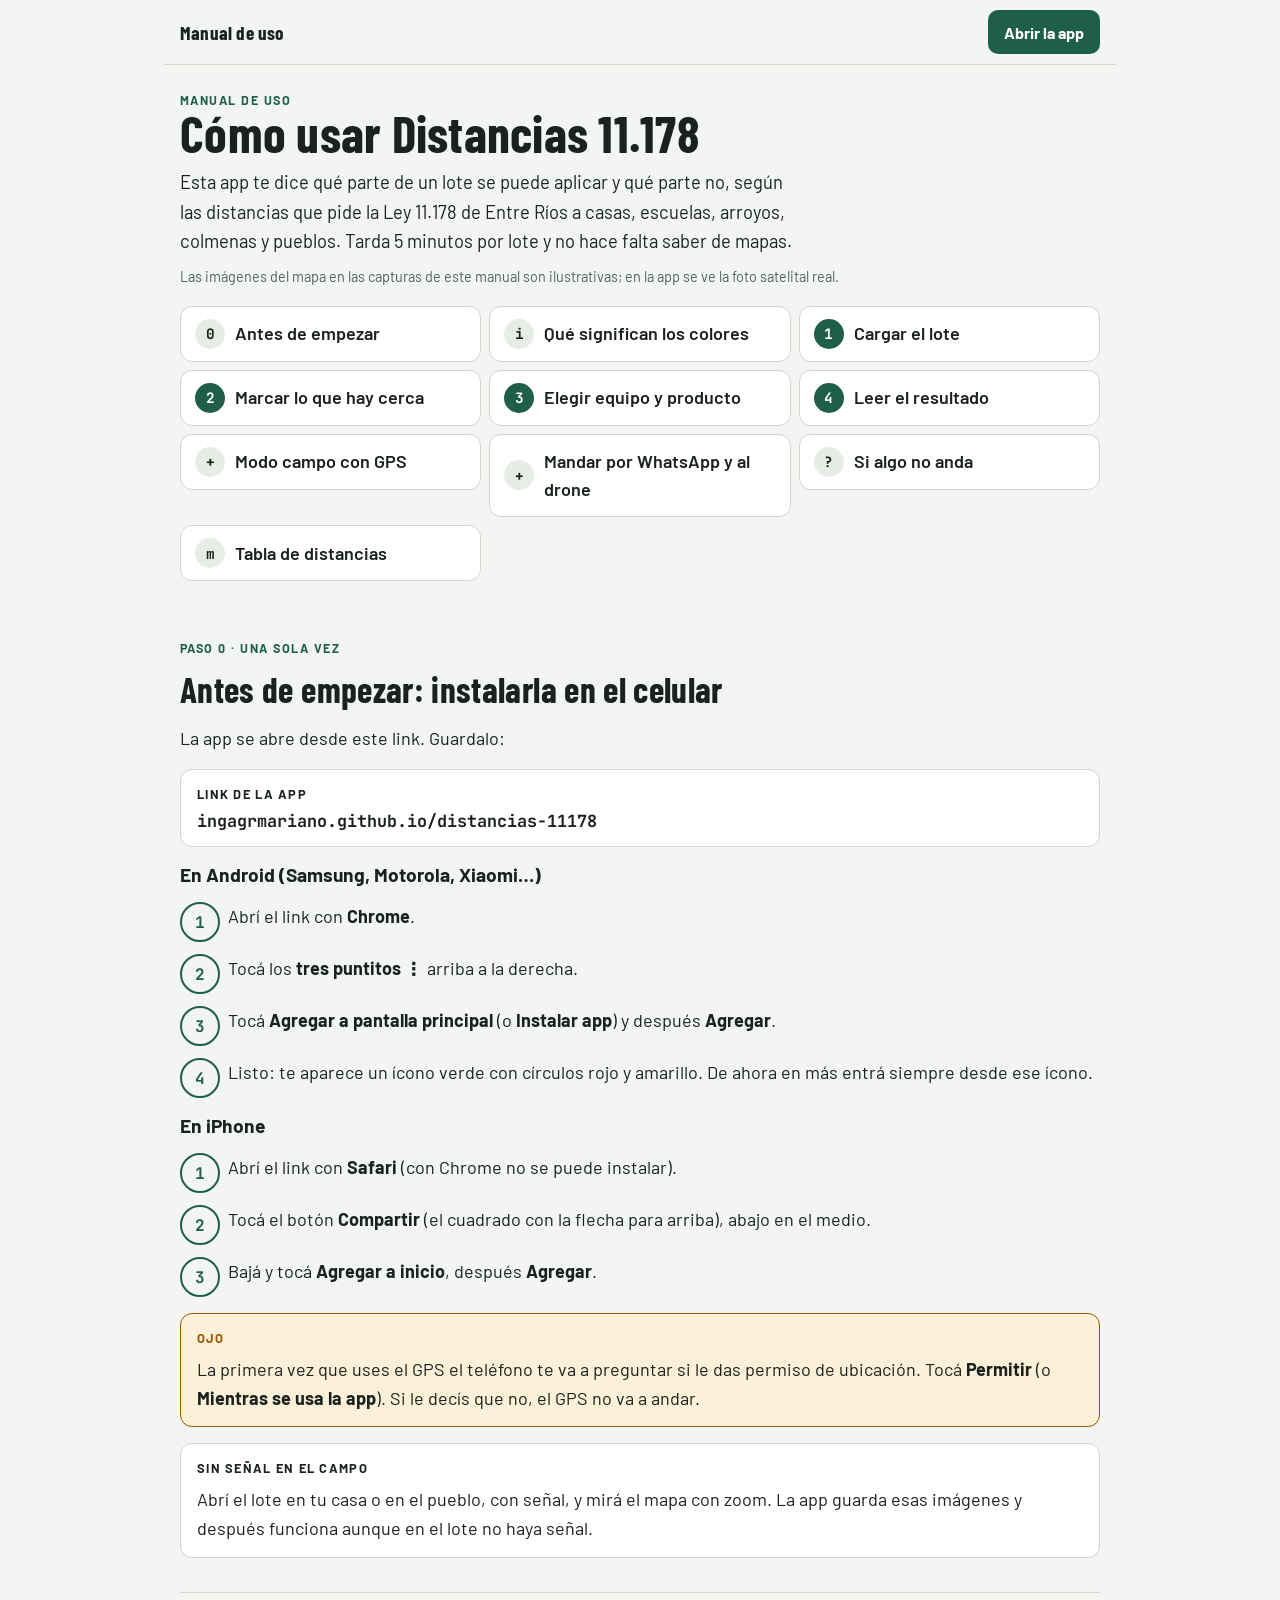
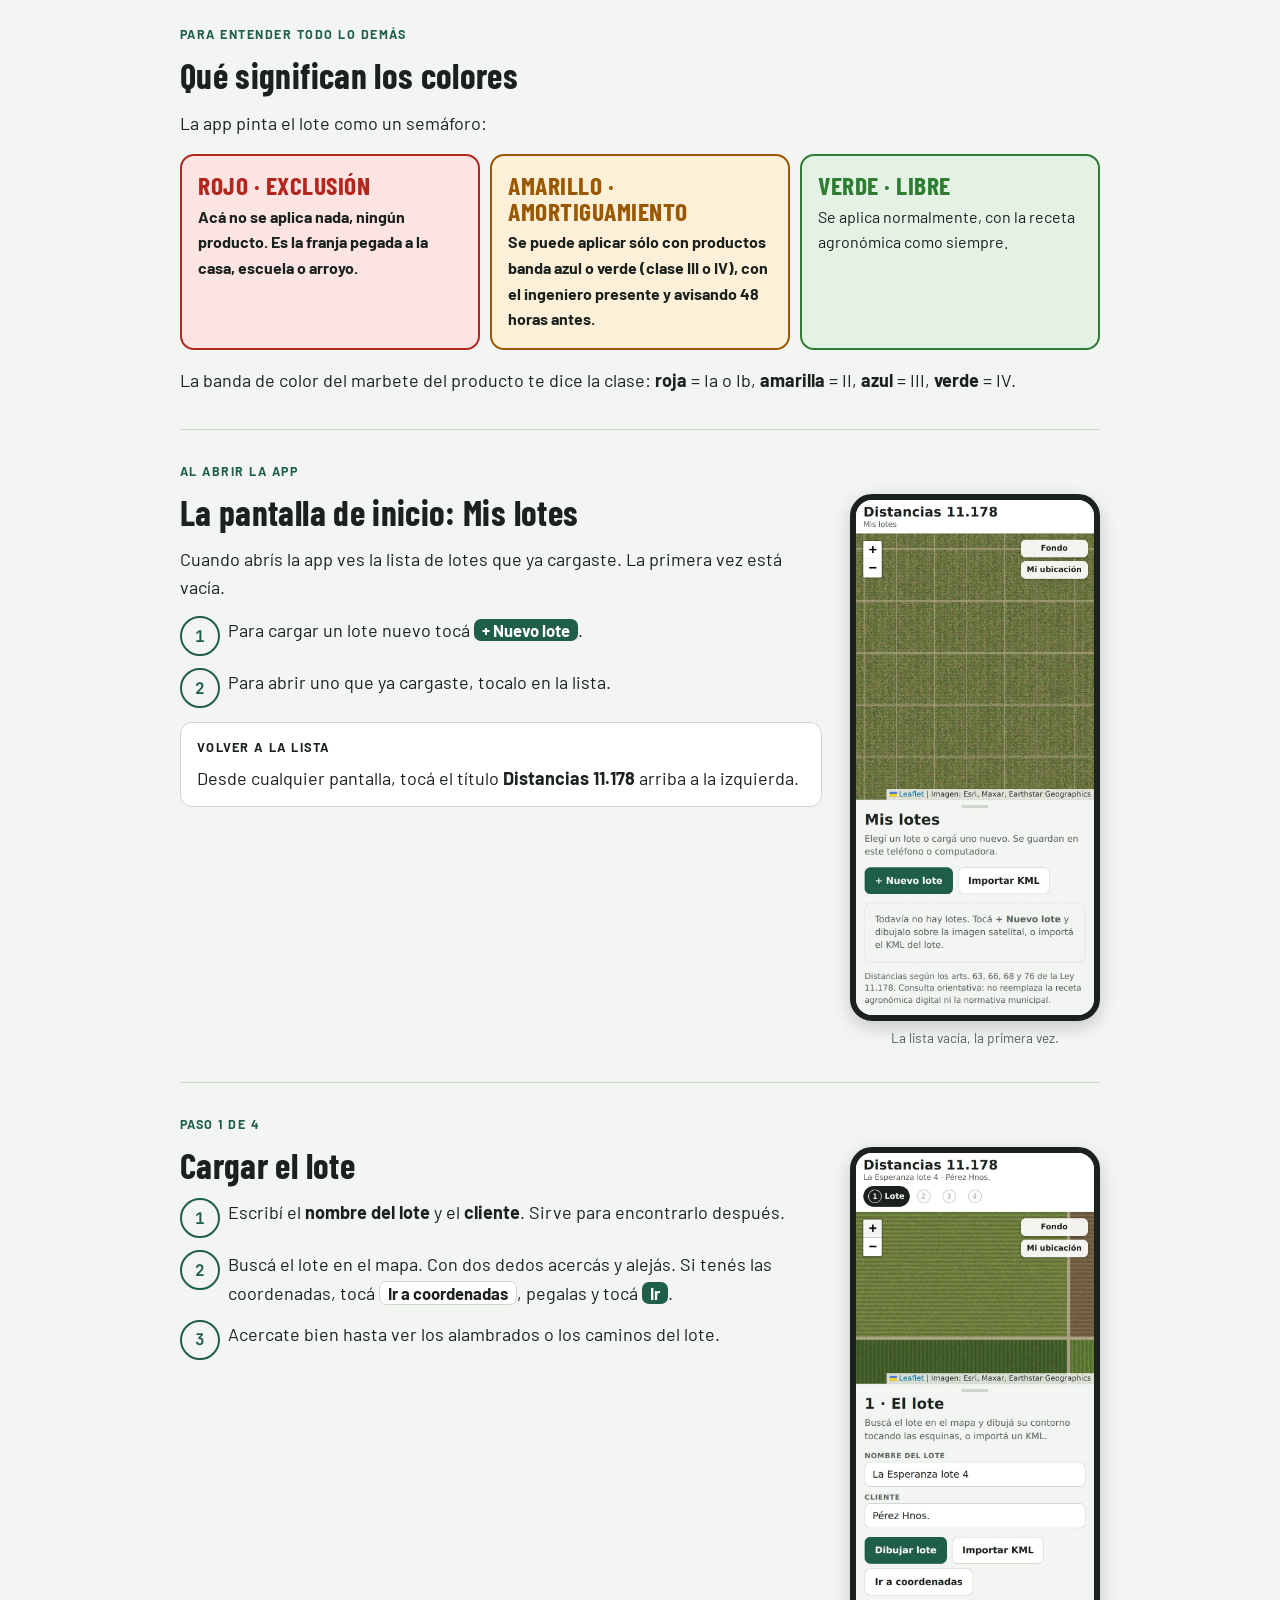
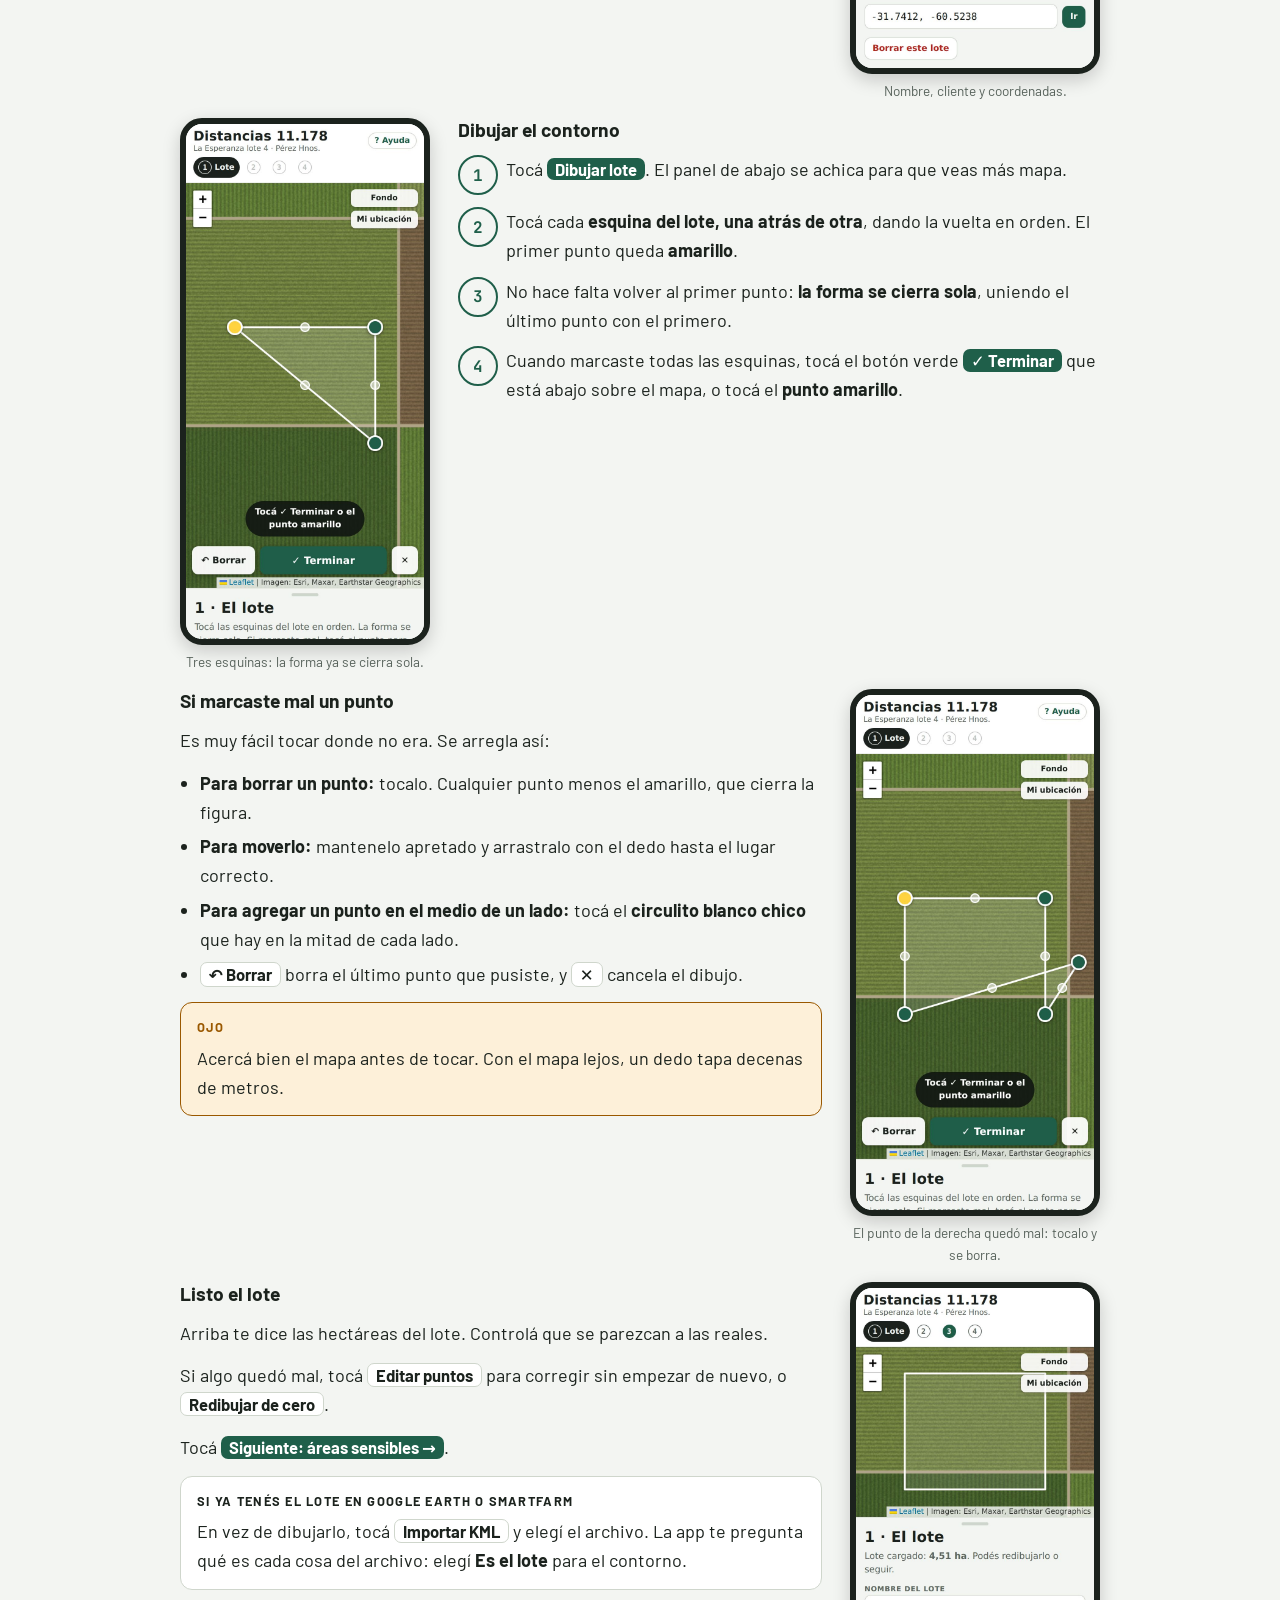
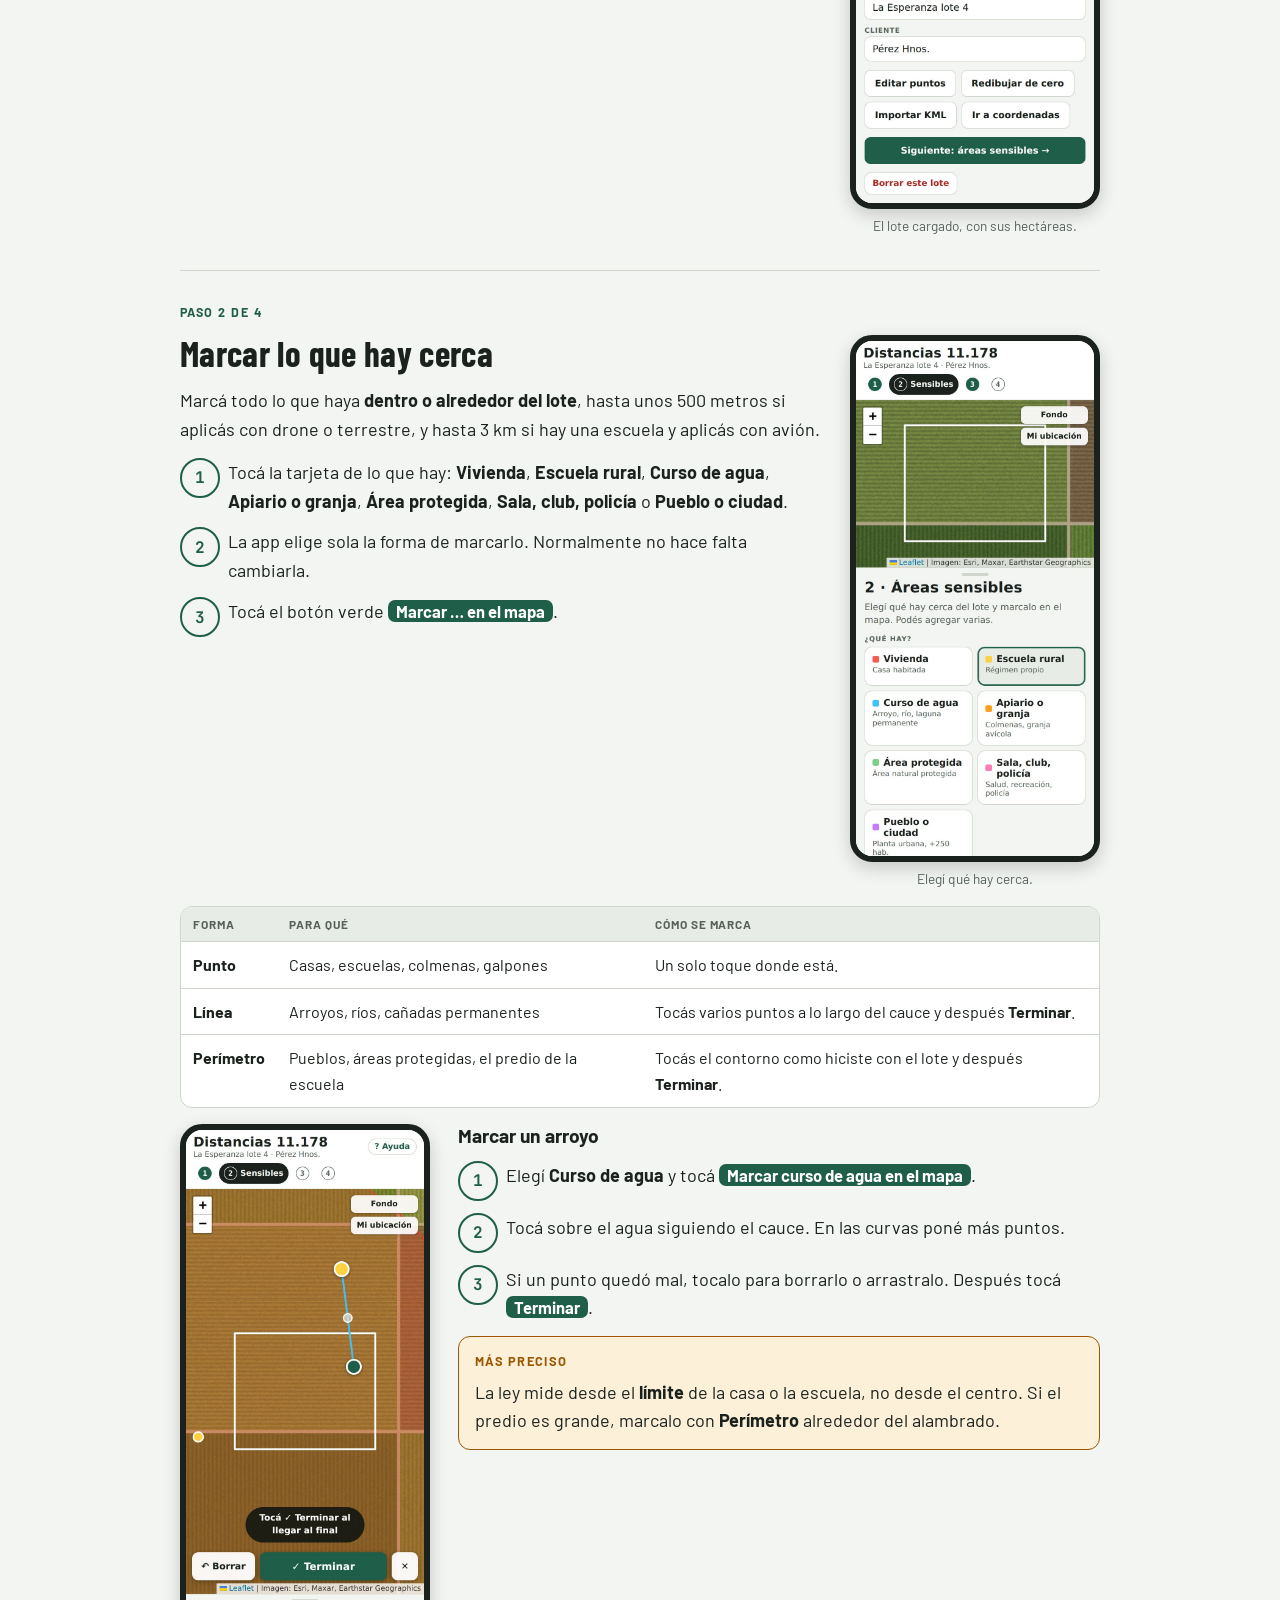
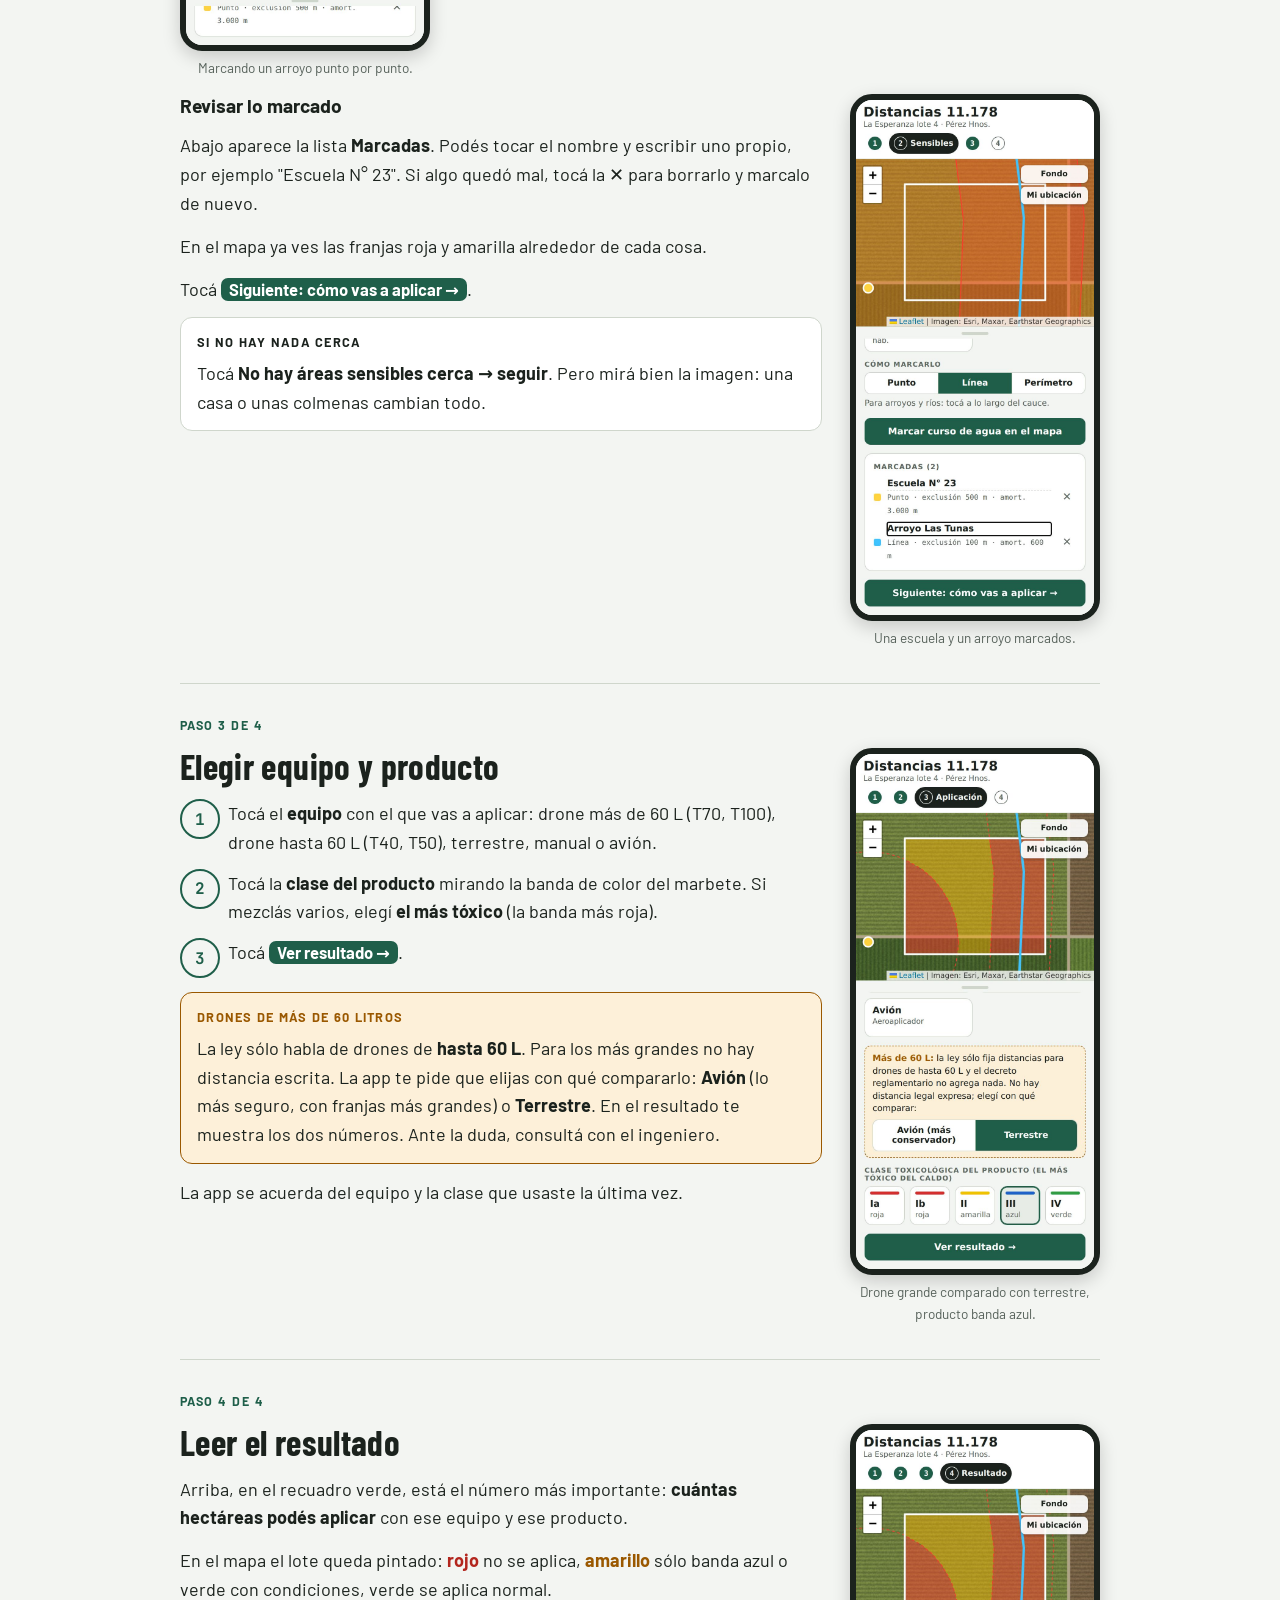
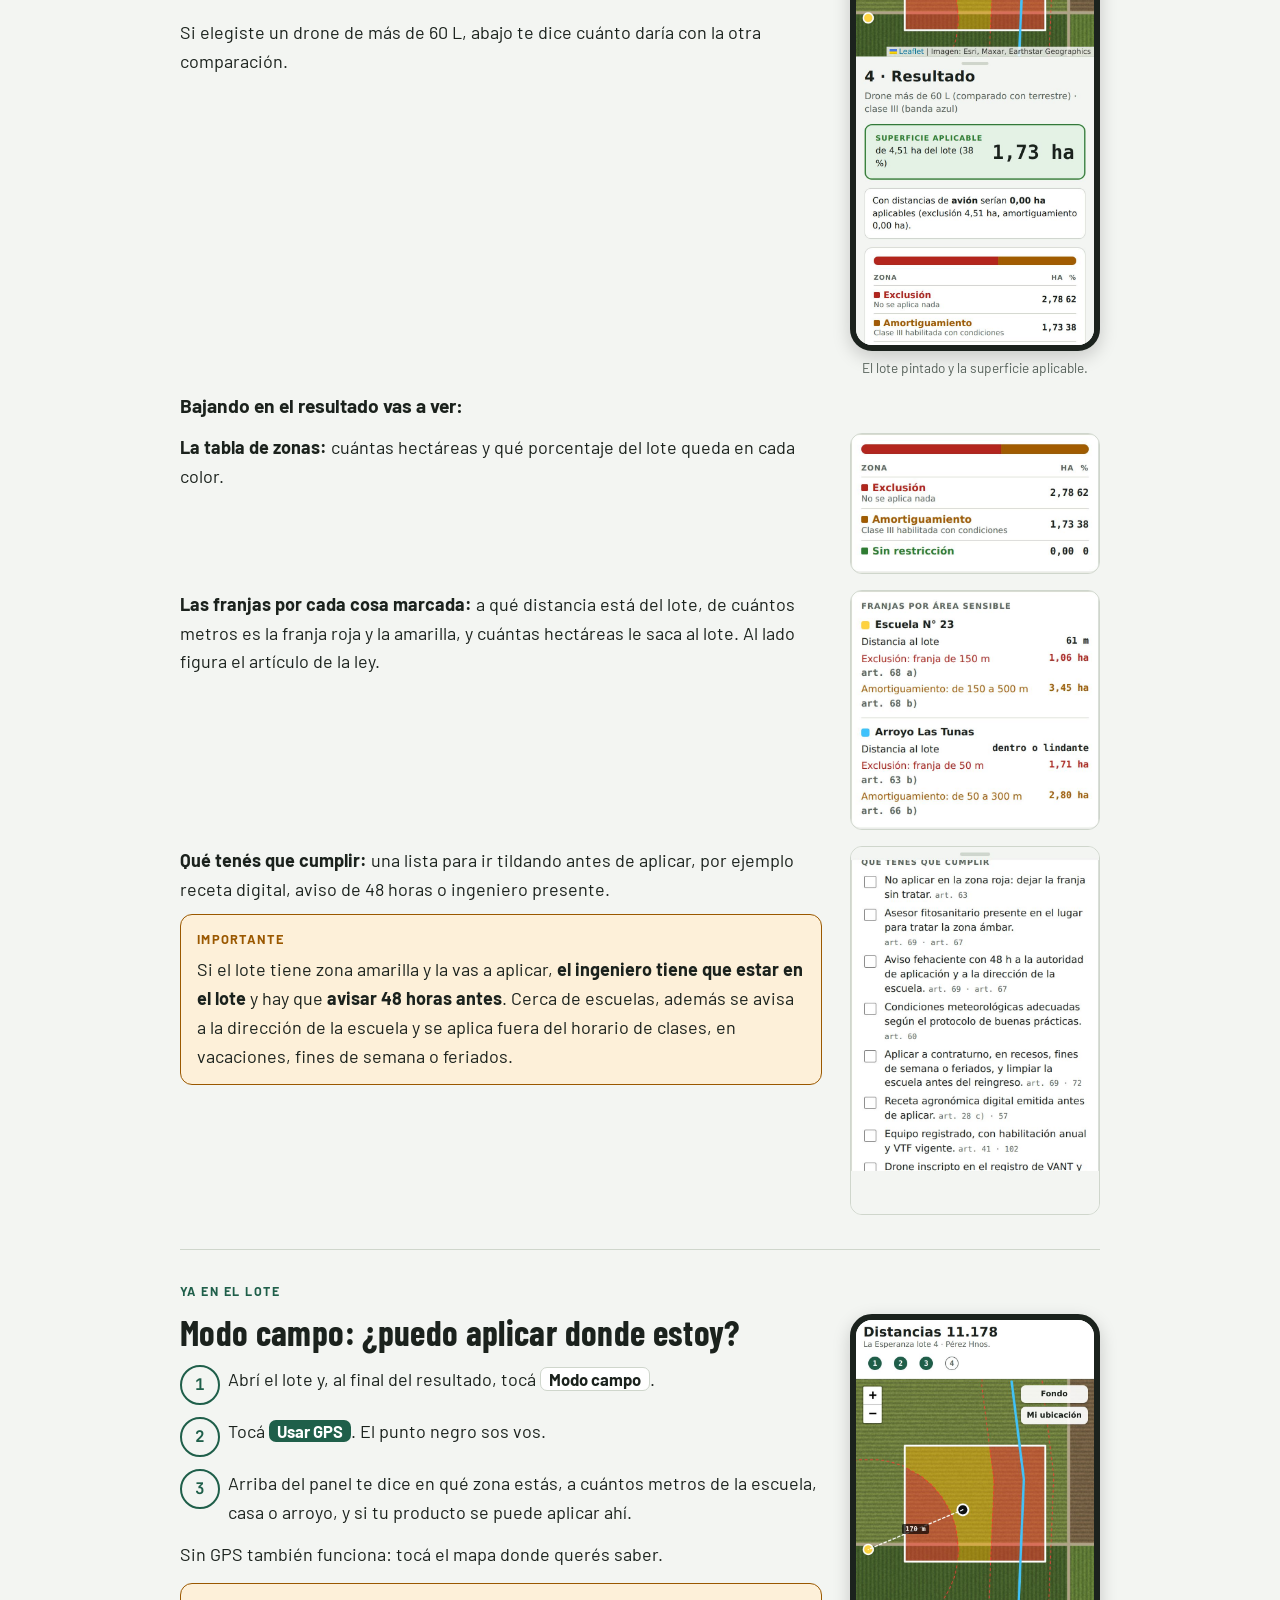
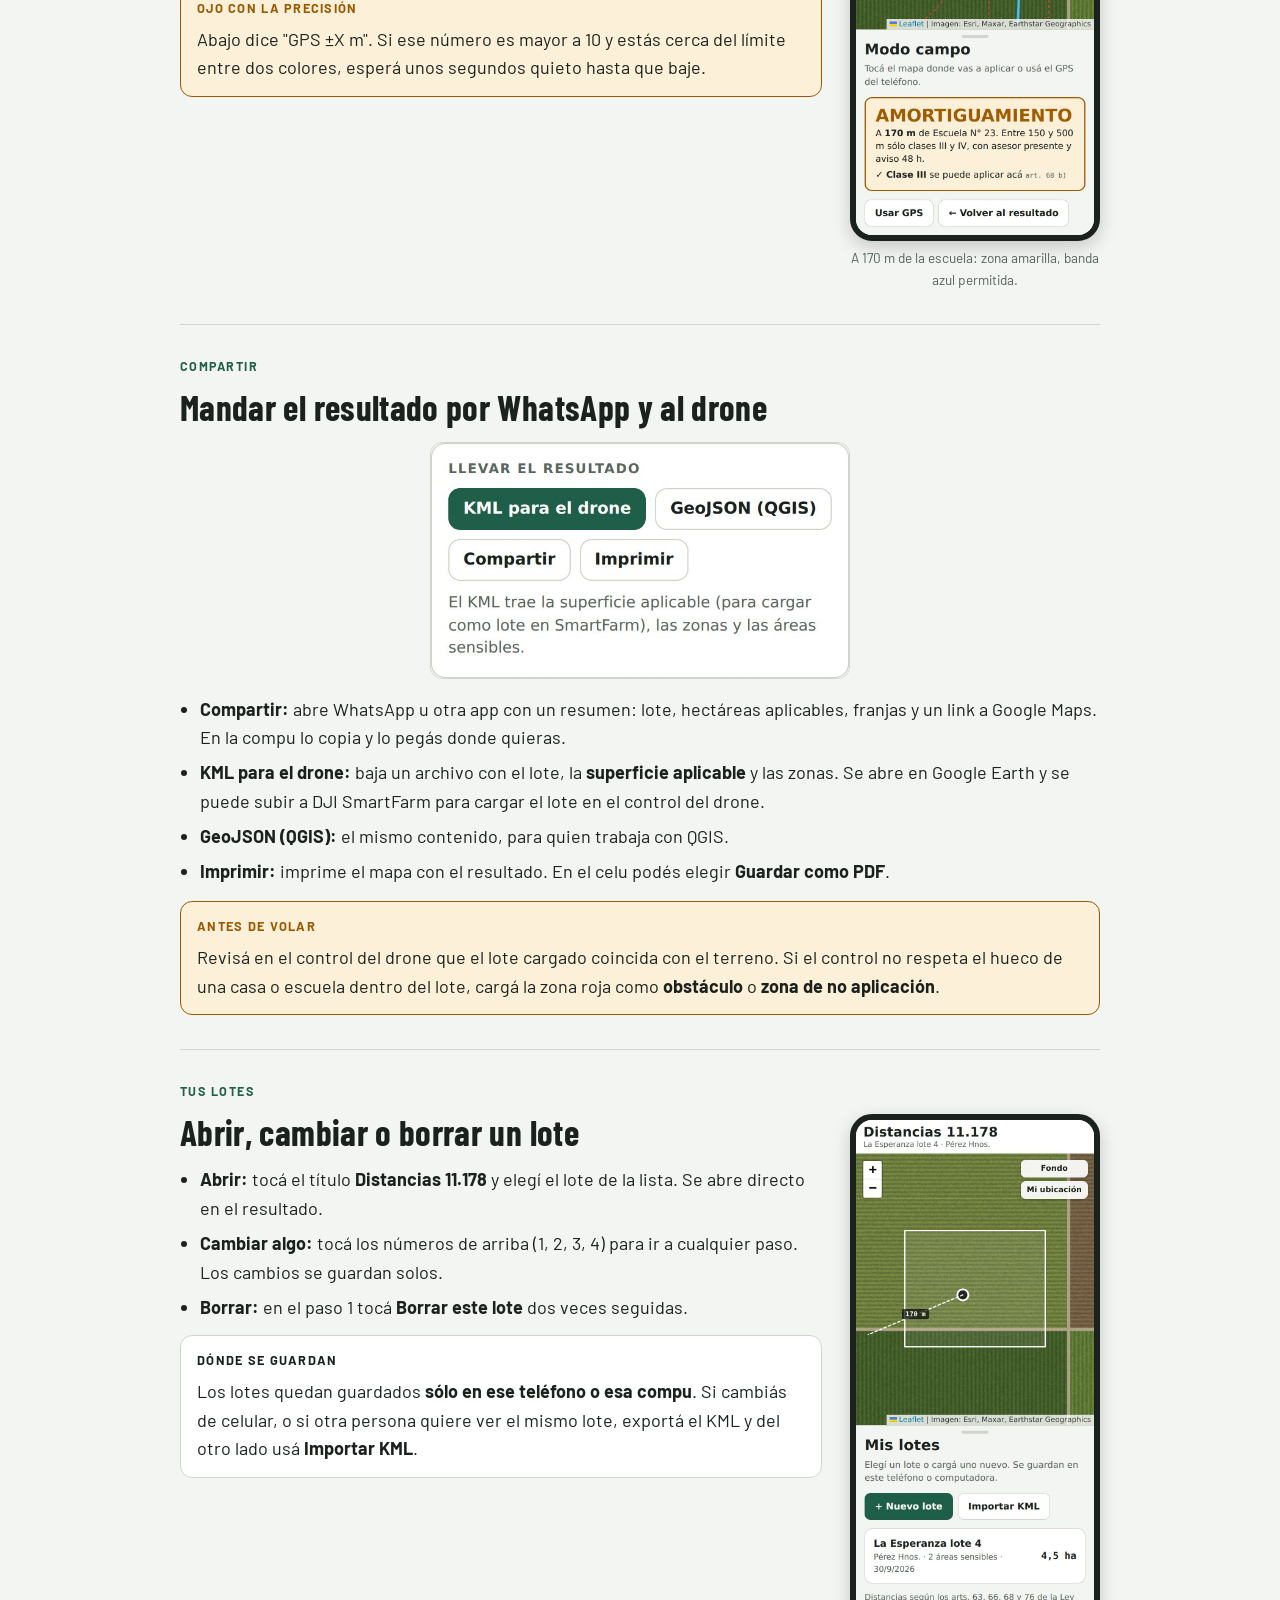
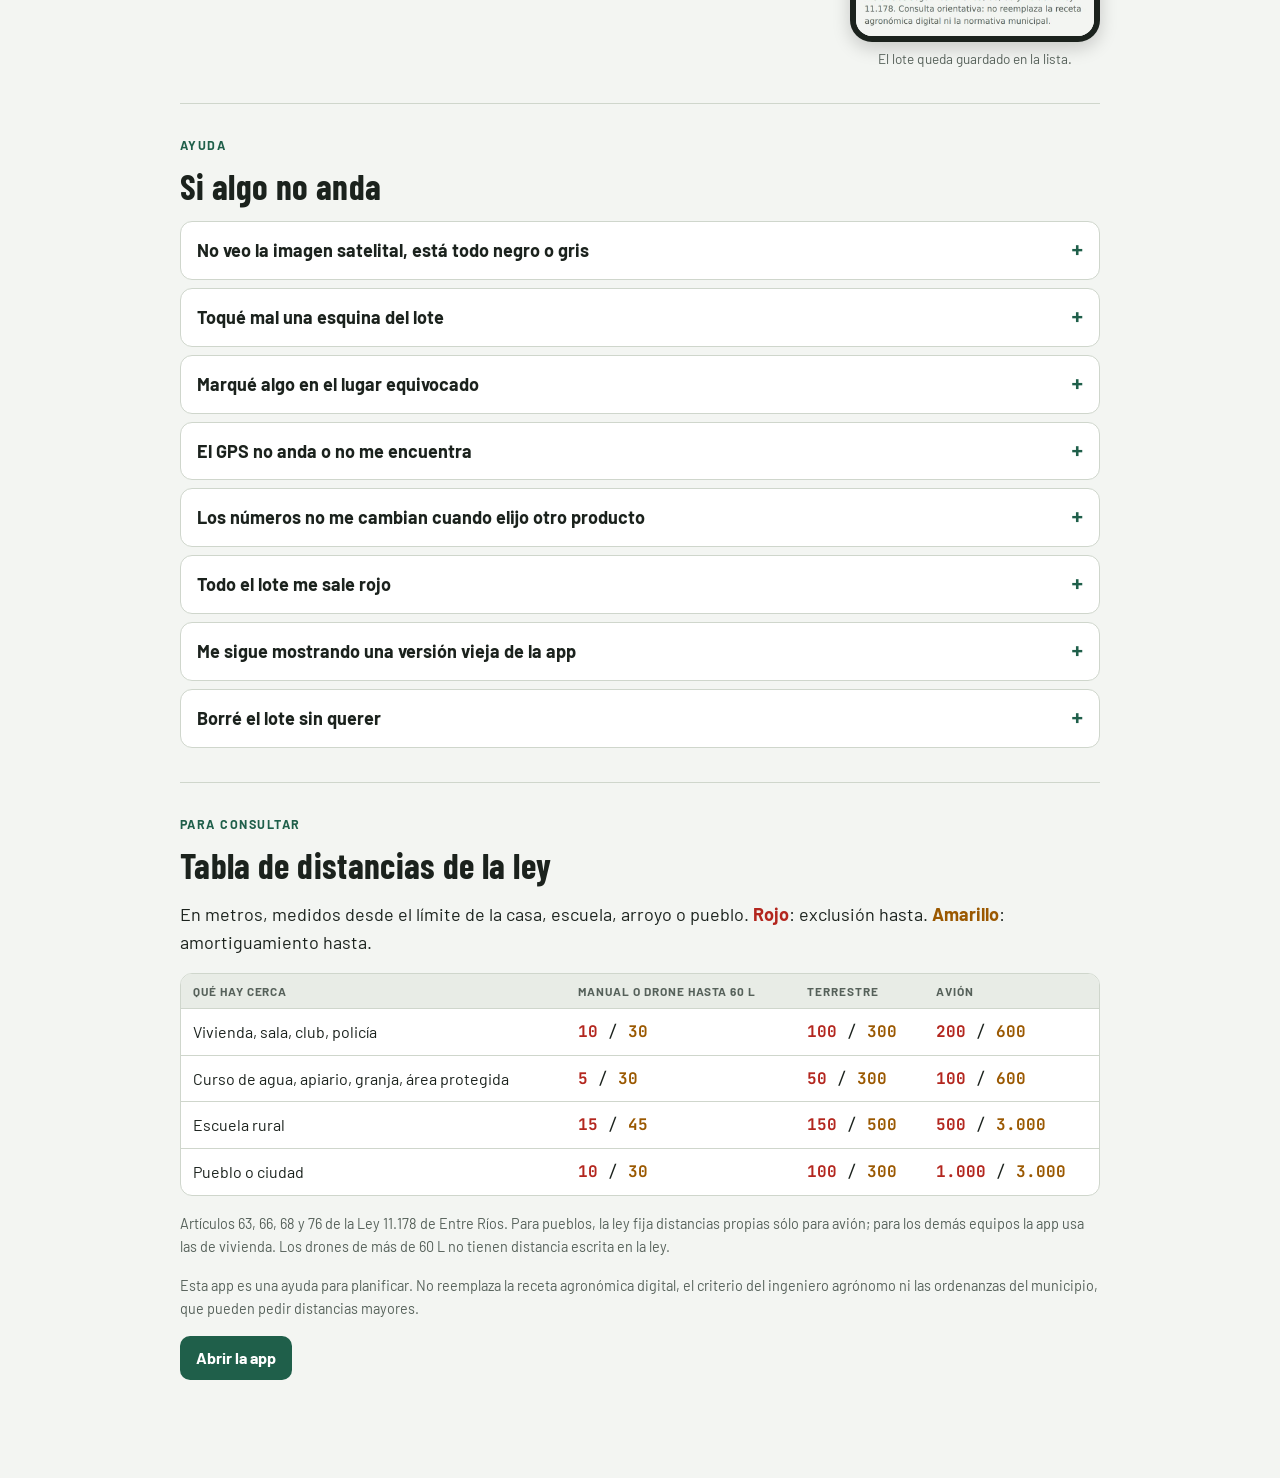
==== commit d3ea2050: "Add files via upload" ====
--- a/manual.html
+++ b/manual.html
@@ -208,7 +208,7 @@
           <li><span>Tocá <span class="btnlabel">Dibujar lote</span>. El panel de abajo se achica para que veas más mapa.</span></li>
           <li><span>Tocá cada <b>esquina del lote, una atrás de otra</b>, dando la vuelta en orden. El primer punto queda <b>amarillo</b>.</span></li>
           <li><span>No hace falta volver al primer punto: <b>la forma se cierra sola</b>, uniendo el último punto con el primero.</span></li>
-          <li><span>Cuando marcaste todas las esquinas, tocá <span class="btnlabel">Terminar</span>.</span></li>
+          <li><span>Cuando marcaste todas las esquinas, tocá el botón verde <span class="btnlabel">✓ Terminar</span> que está abajo sobre el mapa, o tocá el <b>punto amarillo</b>.</span></li>
         </ol>
       </div>
     </div>
@@ -217,10 +217,10 @@
         <h3>Si marcaste mal un punto</h3>
         <p>Es muy fácil tocar donde no era. Se arregla así:</p>
         <ul class="dot">
-          <li><b>Para borrar un punto:</b> tocalo. Cualquier punto, no solo el último.</li>
+          <li><b>Para borrar un punto:</b> tocalo. Cualquier punto menos el amarillo, que cierra la figura.</li>
           <li><b>Para moverlo:</b> mantenelo apretado y arrastralo con el dedo hasta el lugar correcto.</li>
           <li><b>Para agregar un punto en el medio de un lado:</b> tocá el <b>circulito blanco chico</b> que hay en la mitad de cada lado.</li>
-          <li><span class="btnlabel g">Borrar último</span> borra el último punto que pusiste.</li>
+          <li><span class="btnlabel g">↶ Borrar</span> borra el último punto que pusiste, y <span class="btnlabel g">✕</span> cancela el dibujo.</li>
         </ul>
         <div class="tip ojo"><b>Ojo</b><span>Acercá bien el mapa antes de tocar. Con el mapa lejos, un dedo tapa decenas de metros.</span></div>
       </div>
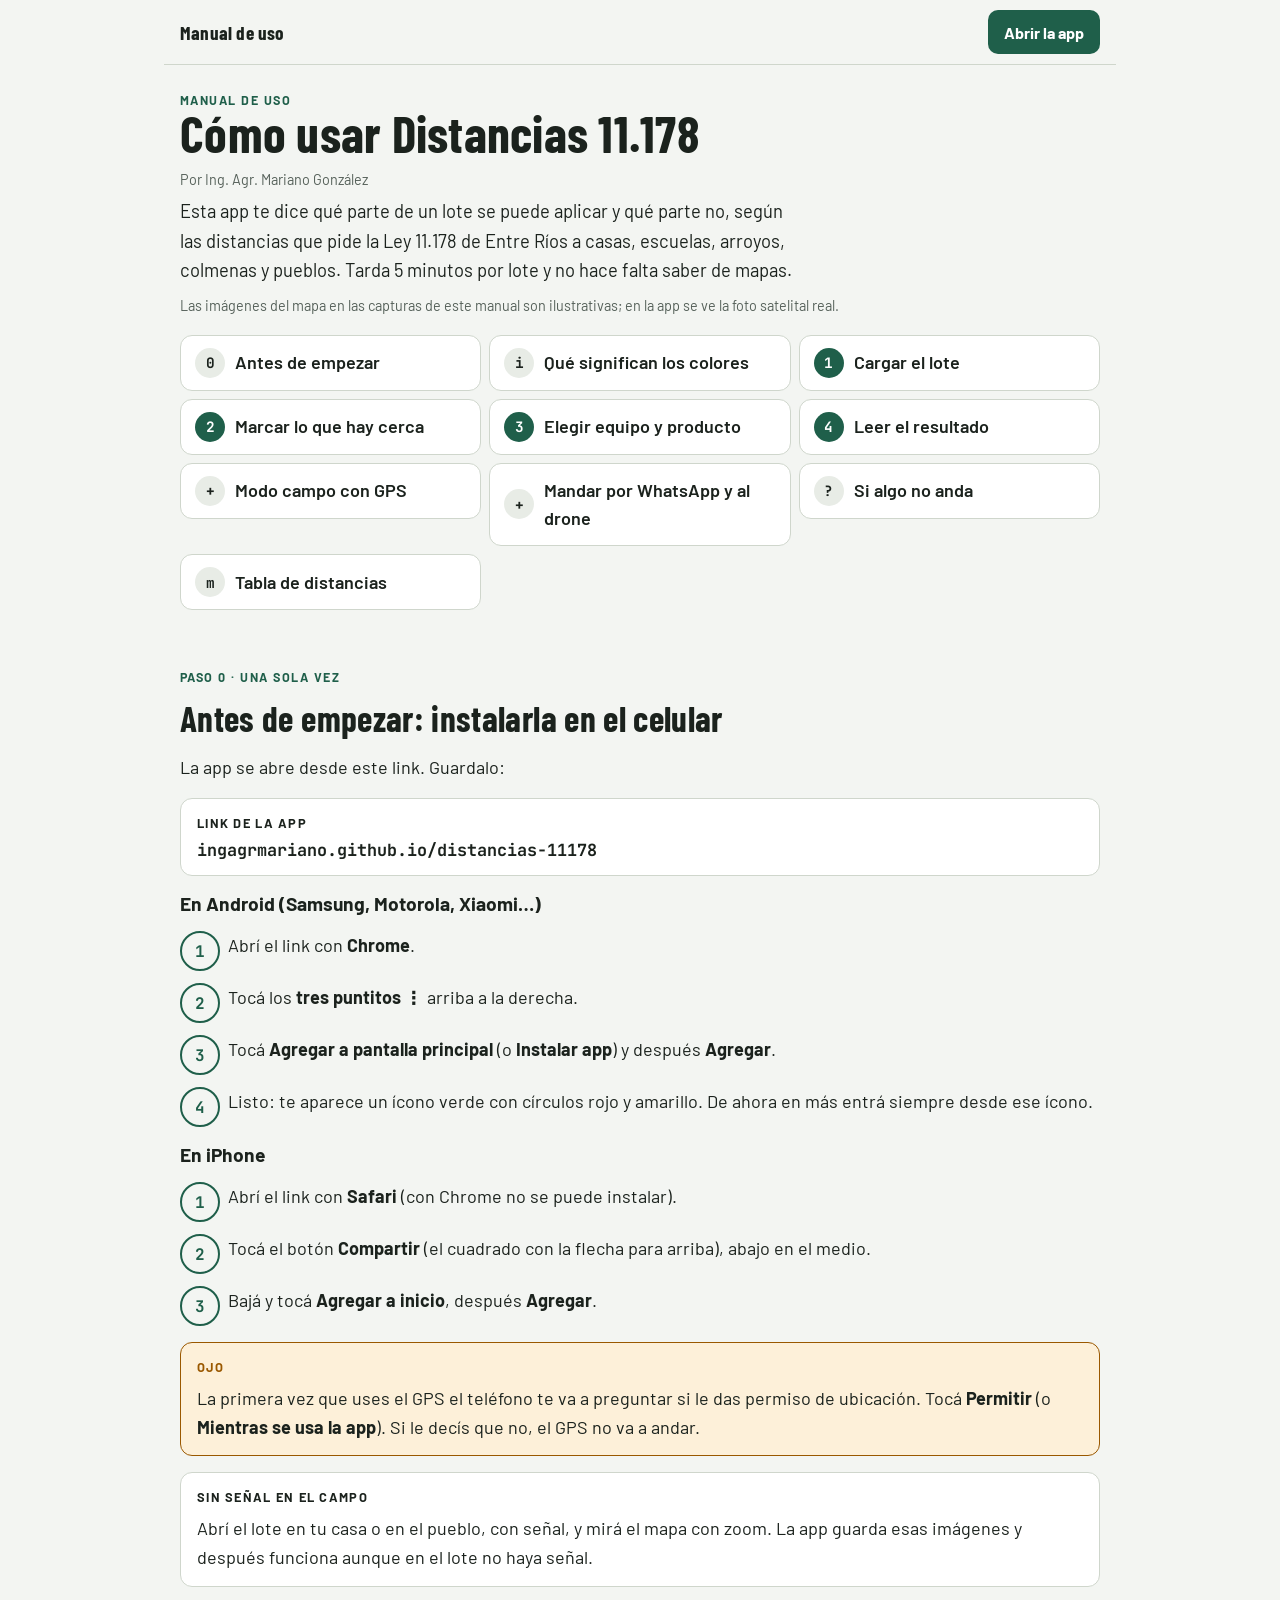
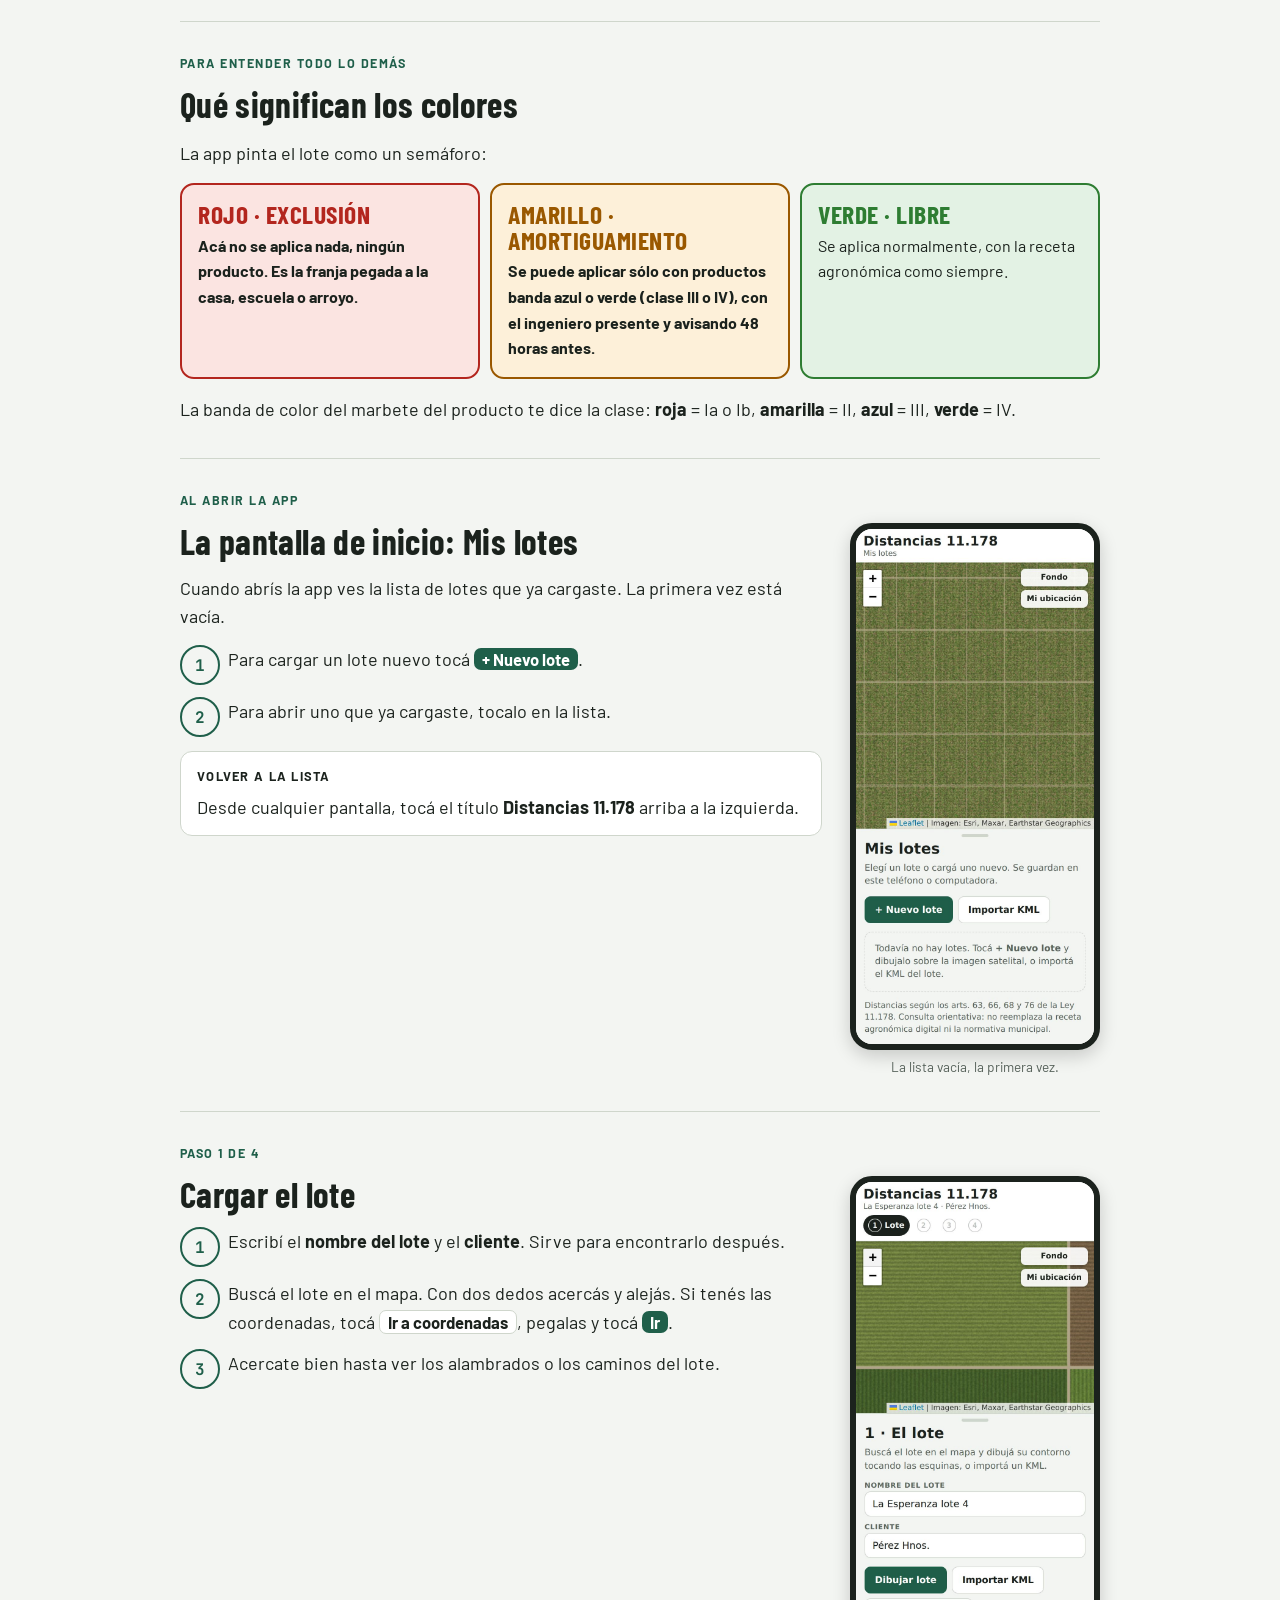
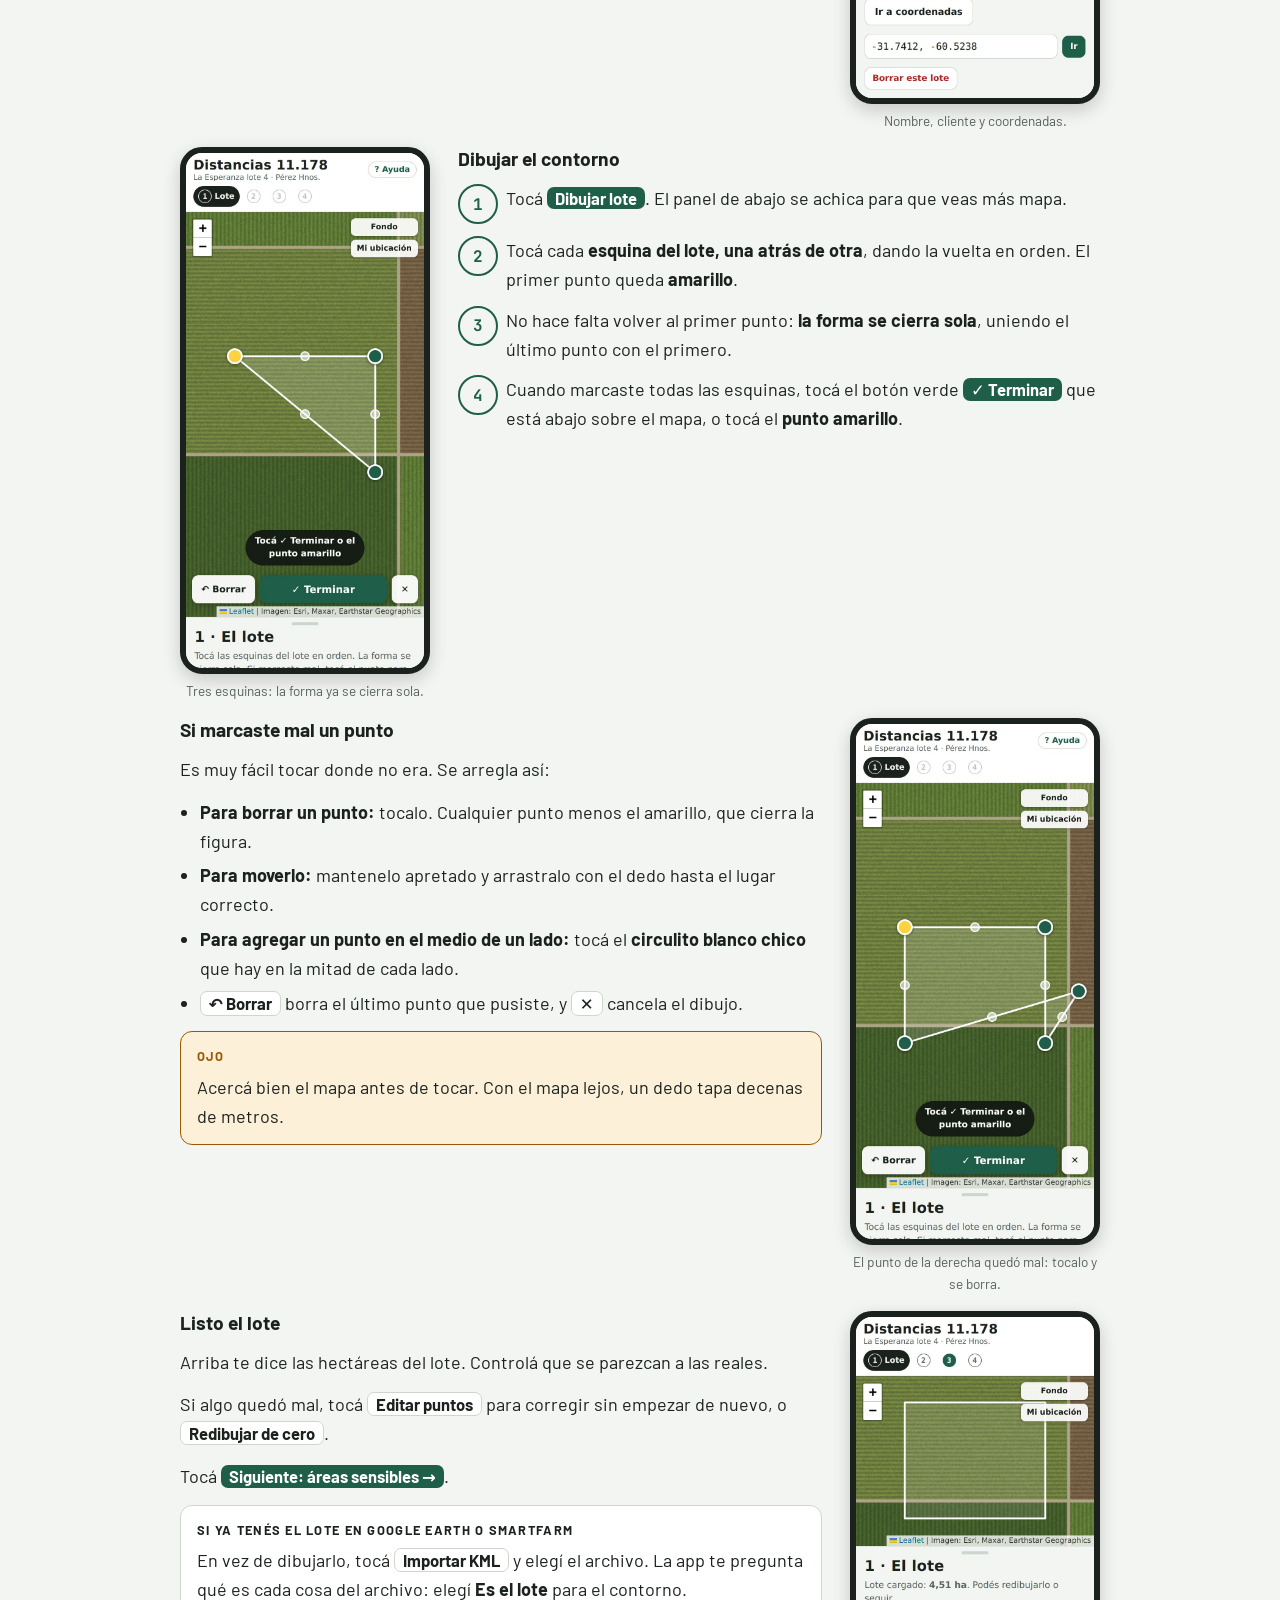
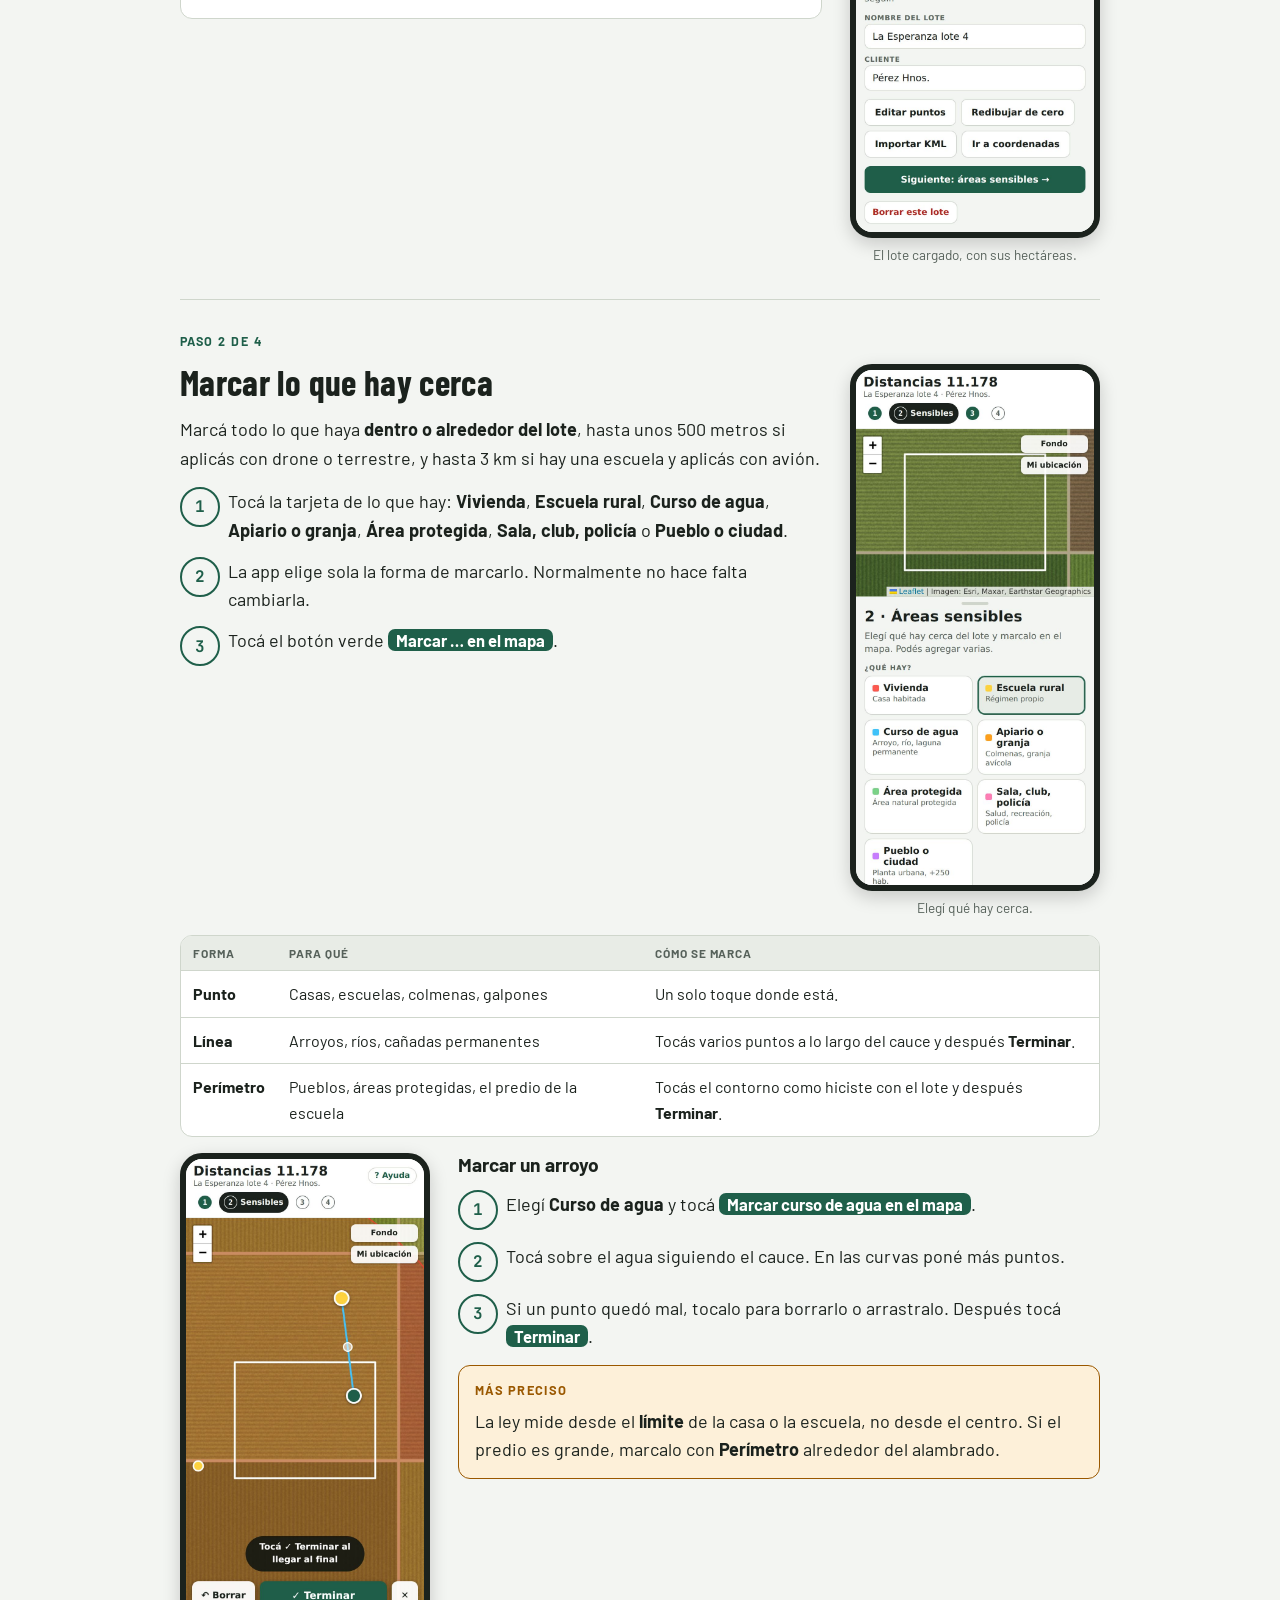
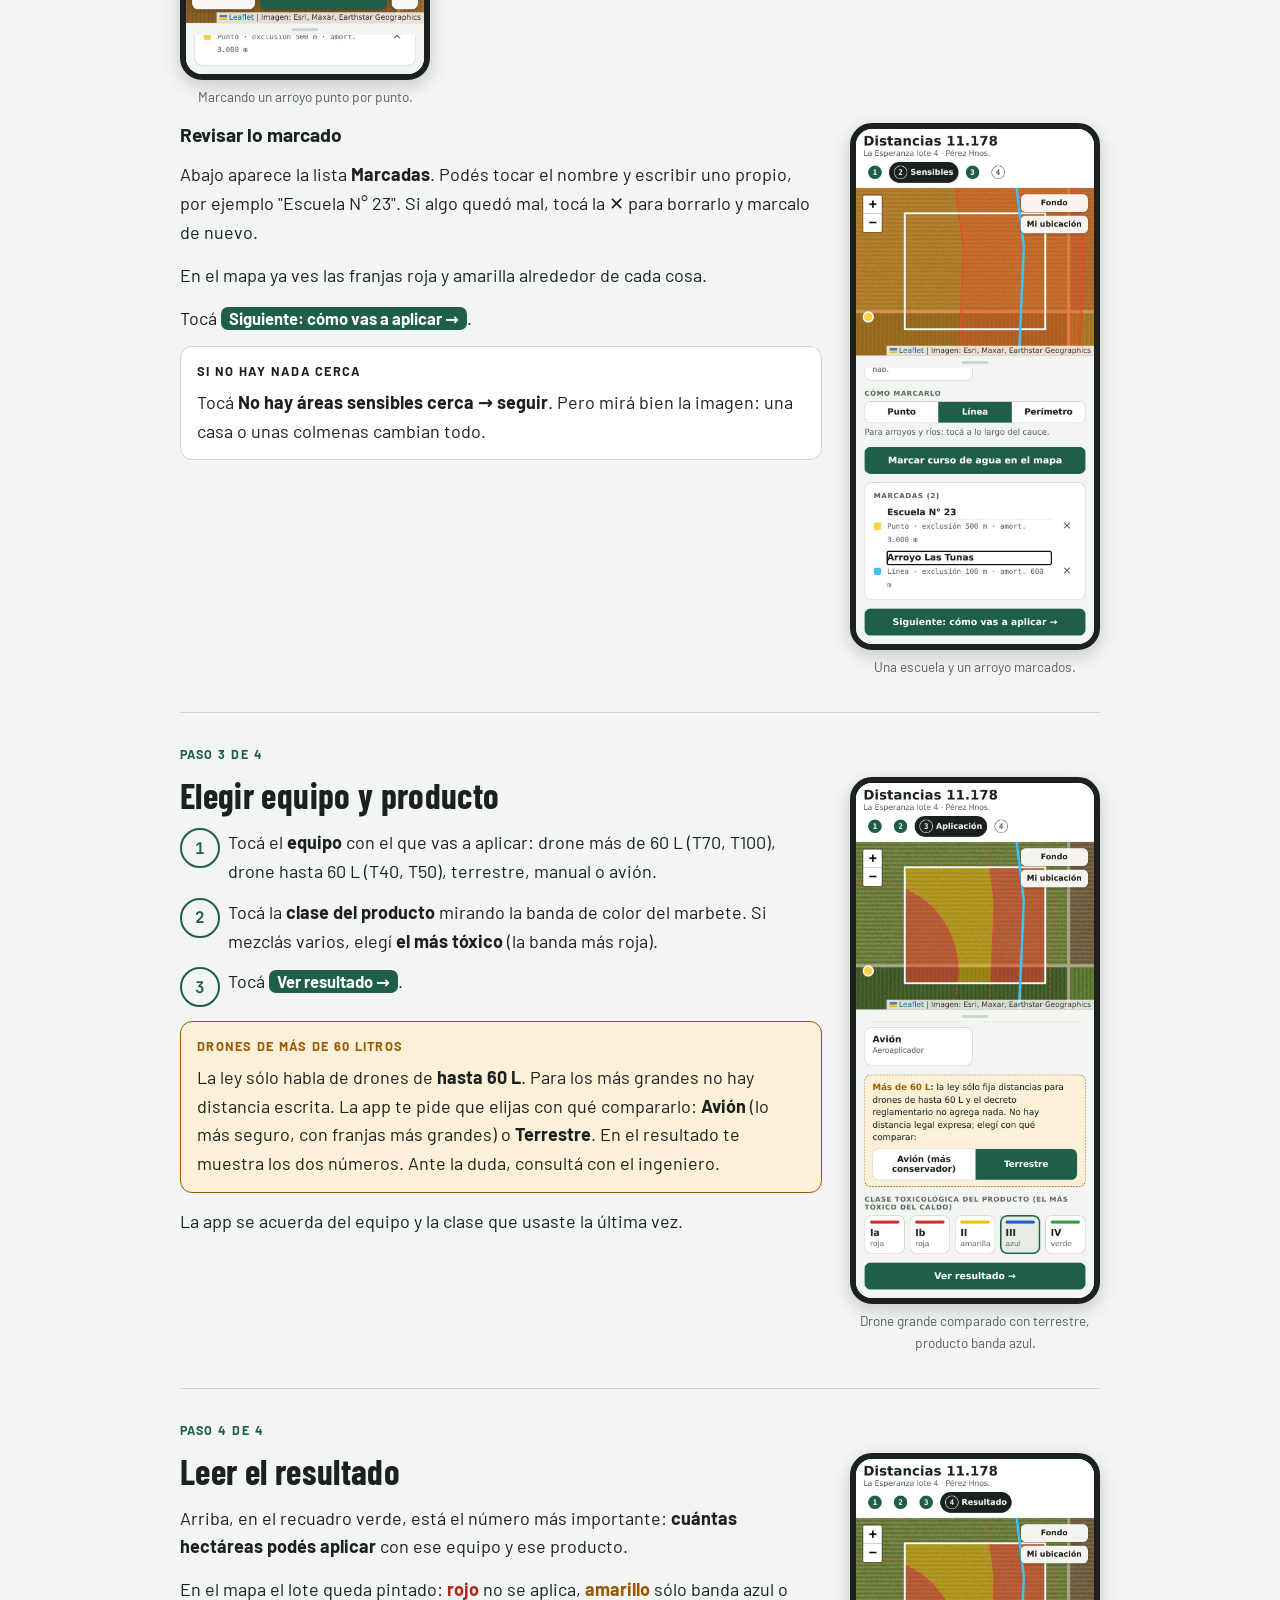
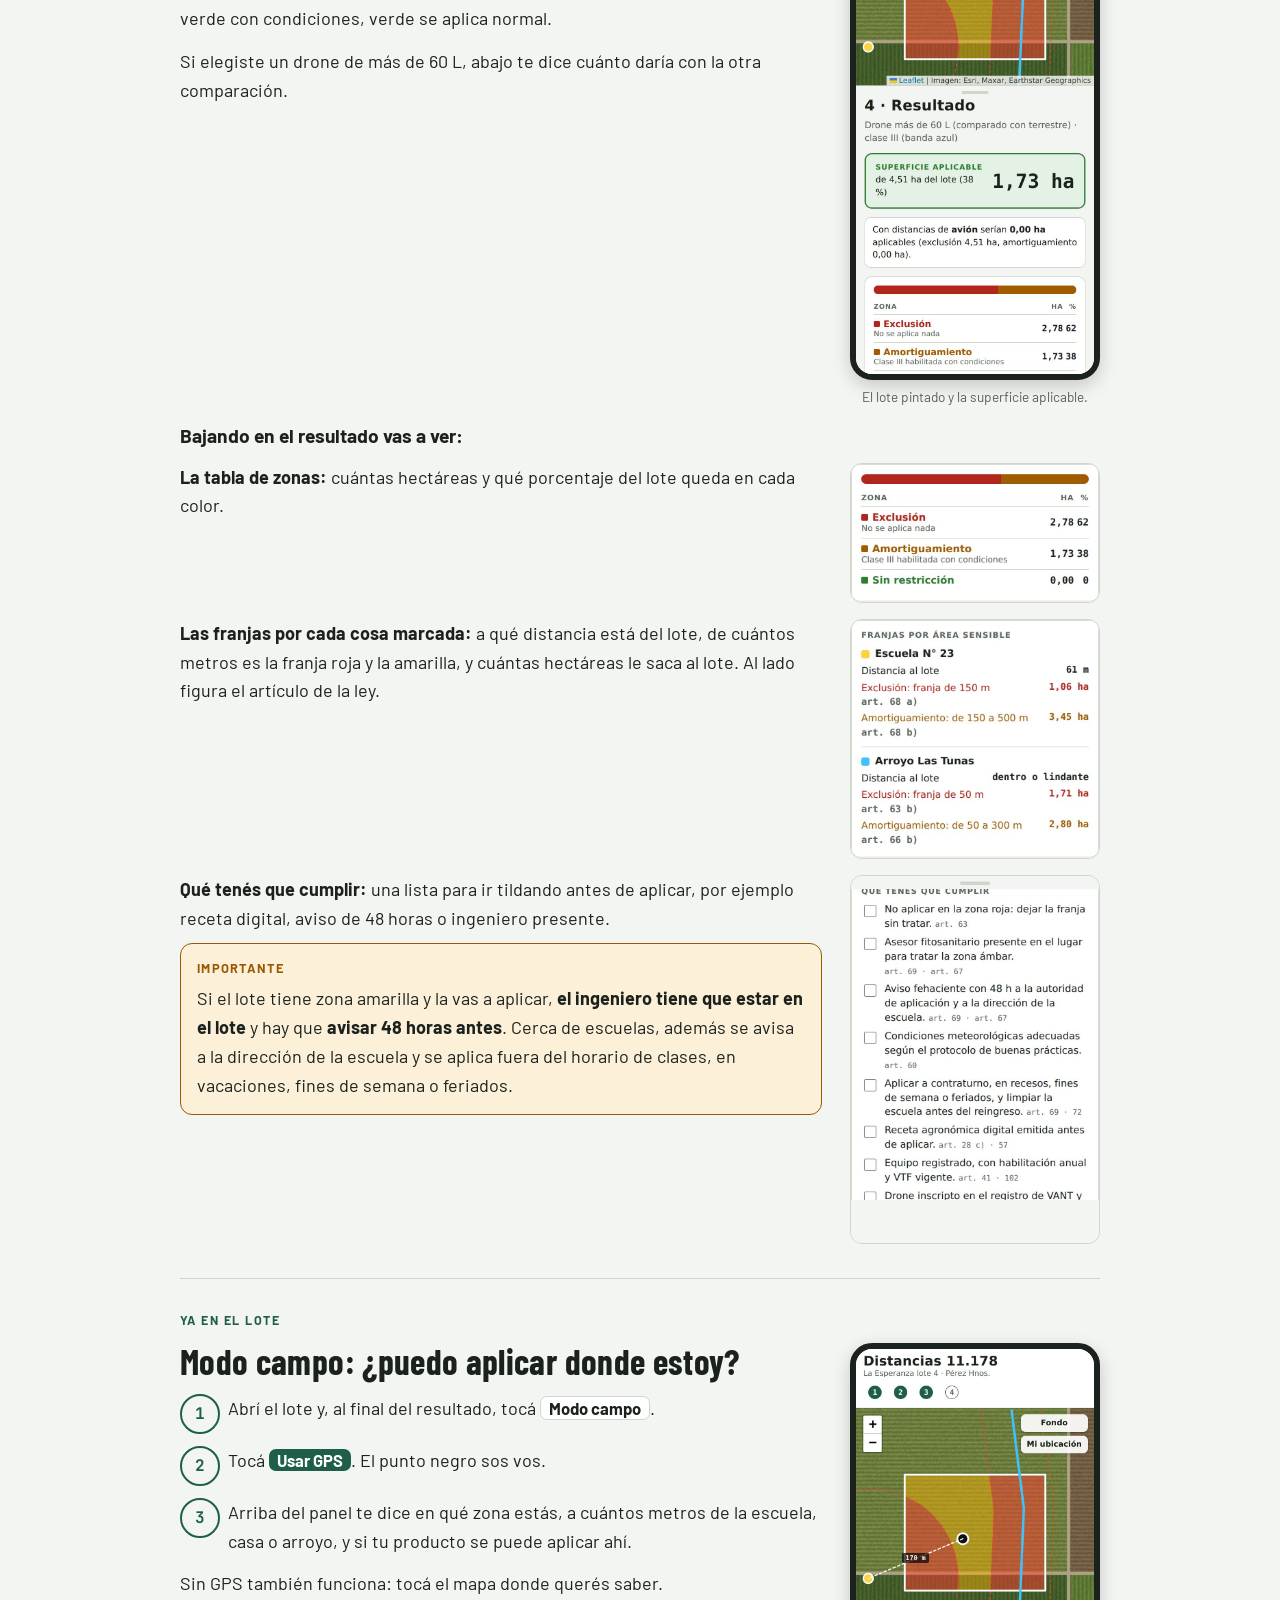
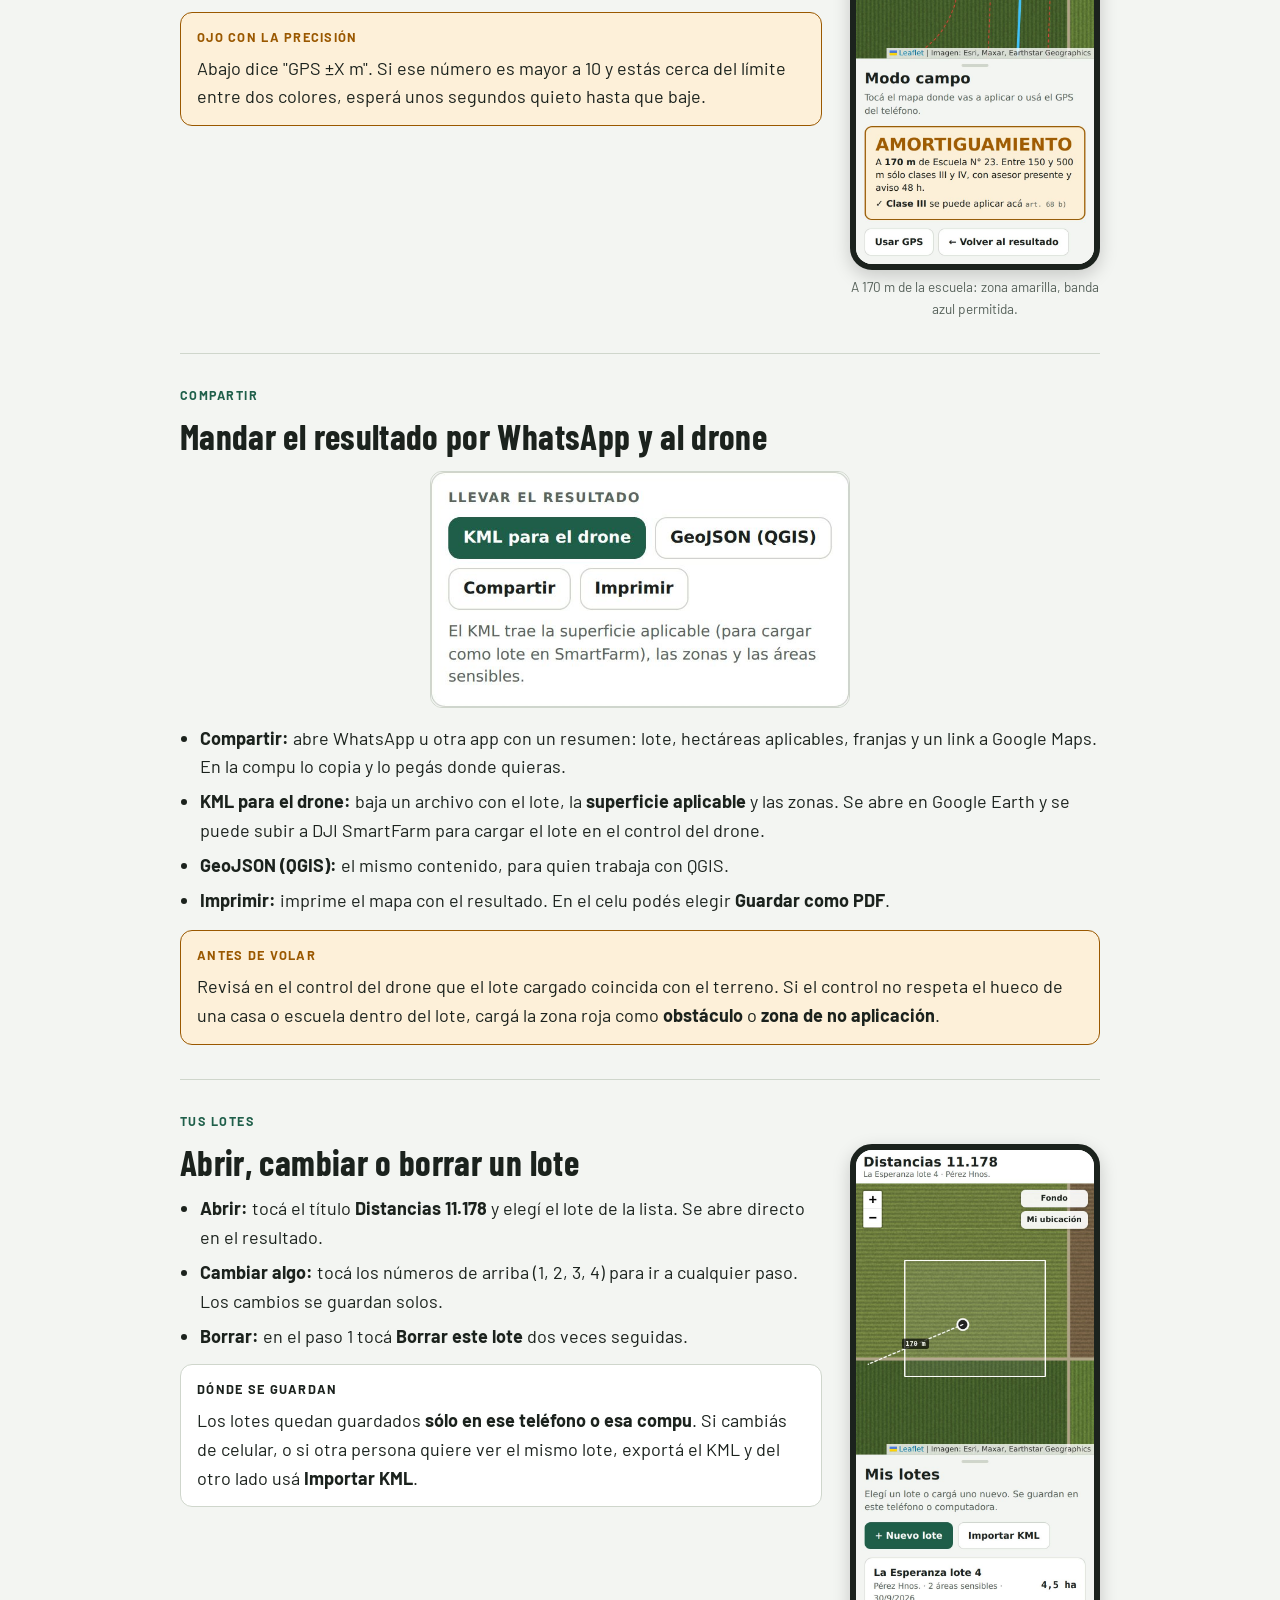
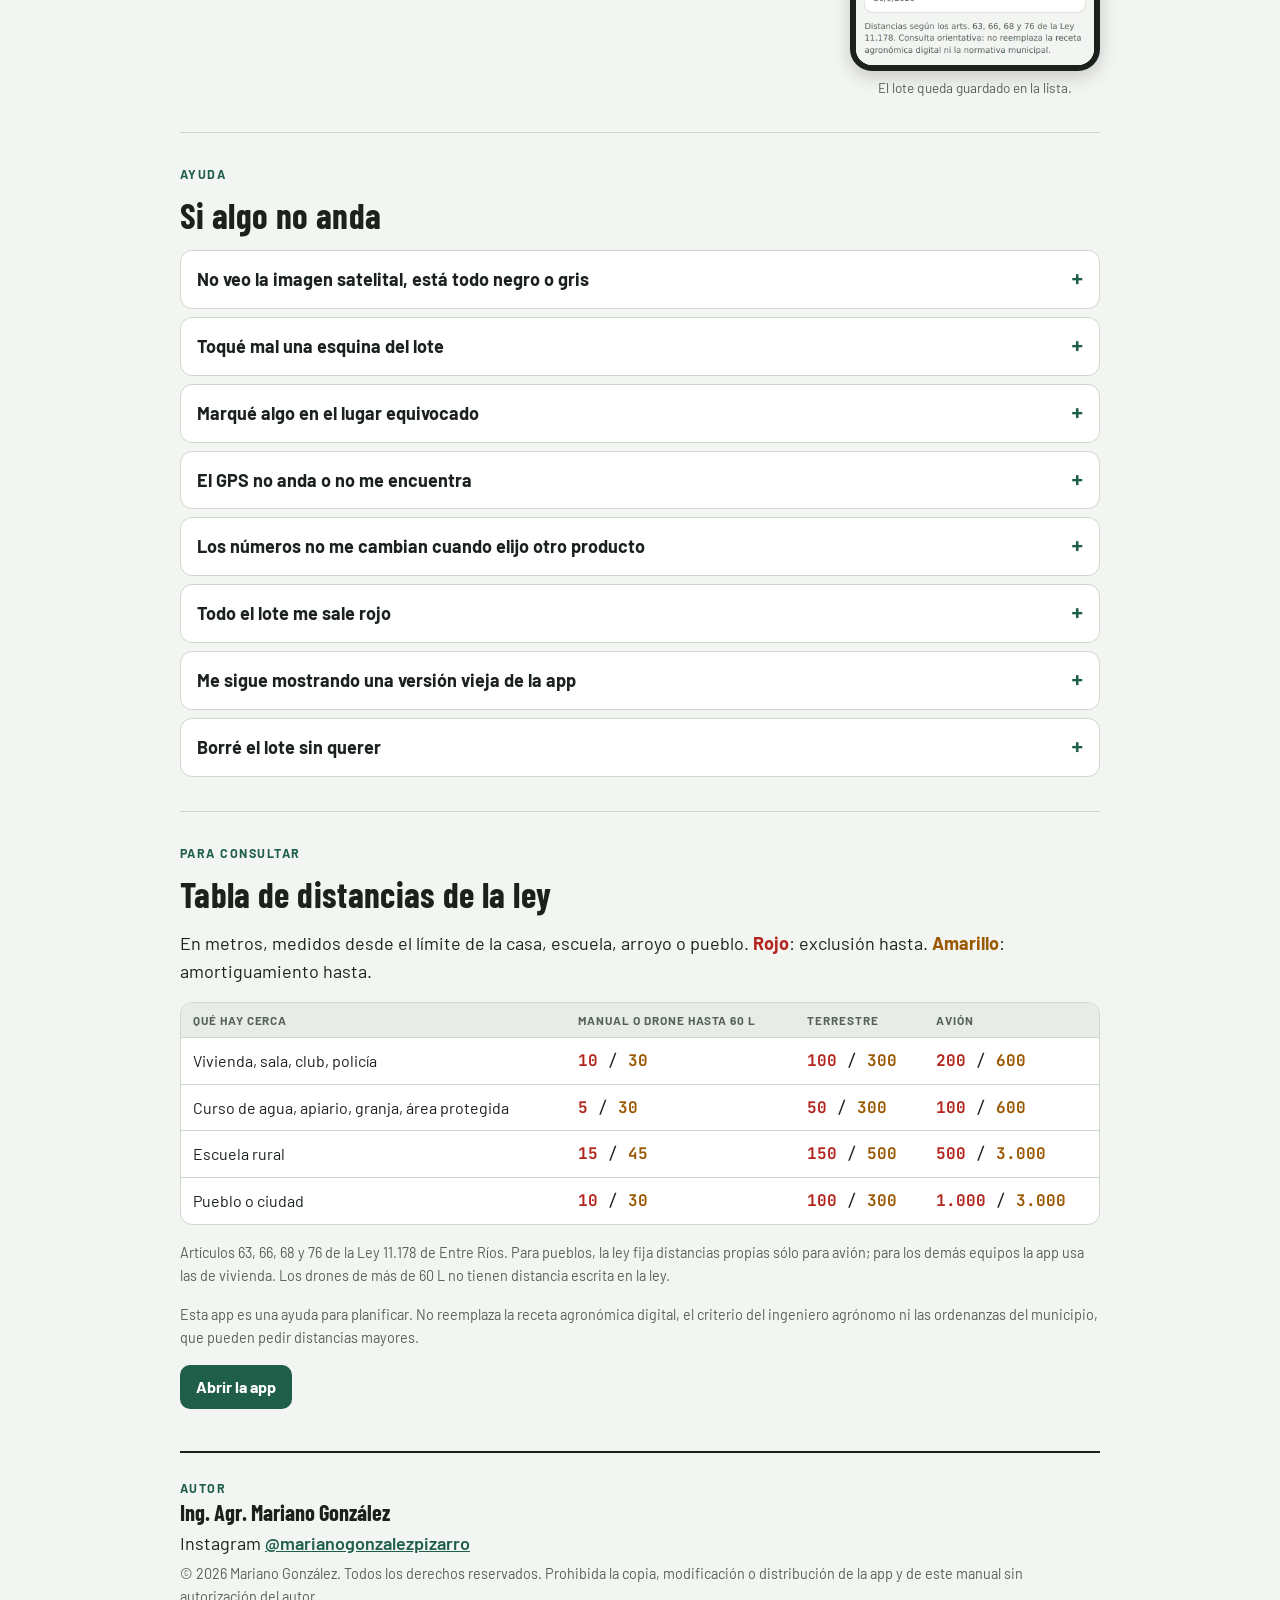
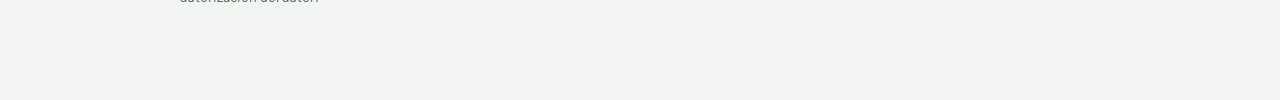
==== commit 3cc46543: "Add files via upload" ====
--- a/manual.html
+++ b/manual.html
@@ -6,6 +6,7 @@
 <title>Manual · Distancias 11.178</title>
 <meta name="description" content="Cómo usar la app Distancias 11.178 paso a paso.">
 <meta name="theme-color" content="#1f5f4a">
+<meta name="author" content="Ing. Agr. Mariano González">
 <link rel="icon" href="icon.svg" type="image/svg+xml">
 <link rel="preconnect" href="https://fonts.googleapis.com">
 <link rel="preconnect" href="https://fonts.gstatic.com" crossorigin>
@@ -93,6 +94,8 @@
 details[open] summary::after{content:"–"}
 details>div{padding-bottom:14px;display:flex;flex-direction:column;gap:8px}
 .legal{font-size:.9rem;color:var(--muted)}
+.autor{display:flex;flex-direction:column;gap:4px;padding-block:28px;border-top:2px solid var(--fg);margin-top:8px}
+.autor b{font:700 1.4rem var(--display)}
 .btn:focus-visible,.toc a:focus-visible,summary:focus-visible,a:focus-visible{outline:3px solid var(--accent);outline-offset:2px}
 @media print{
   body{background:#fff;color:#000;font-size:12pt;padding:0}
@@ -117,6 +120,7 @@
   <header class="hero">
     <div class="eyebrow">Manual de uso</div>
     <h1>Cómo usar Distancias 11.178</h1>
+    <p class="legal" style="margin-bottom:6px">Por Ing. Agr. Mariano González</p>
     <p class="intro">Esta app te dice qué parte de un lote se puede aplicar y qué parte no, según las distancias que pide la Ley 11.178 de Entre Ríos a casas, escuelas, arroyos, colmenas y pueblos. Tarda 5 minutos por lote y no hace falta saber de mapas.</p>
     <p class="legal" style="margin-top:8px">Las imágenes del mapa en las capturas de este manual son ilustrativas; en la app se ve la foto satelital real.</p>
     <ul class="toc noprint">
@@ -424,6 +428,13 @@
     <p class="legal">Esta app es una ayuda para planificar. No reemplaza la receta agronómica digital, el criterio del ingeniero agrónomo ni las ordenanzas del municipio, que pueden pedir distancias mayores.</p>
     <p class="noprint"><a class="btn" href="./">Abrir la app</a></p>
   </section>
+
+  <footer class="autor" id="autor">
+    <span class="eyebrow">Autor</span>
+    <b>Ing. Agr. Mariano González</b>
+    <span id="autorDatos">Instagram <a href="https://instagram.com/marianogonzalezpizarro">@marianogonzalezpizarro</a></span>
+    <span class="legal">© 2026 Mariano González. Todos los derechos reservados. Prohibida la copia, modificación o distribución de la app y de este manual sin autorización del autor.</span>
+  </footer>
 </div>
 </body>
 </html>
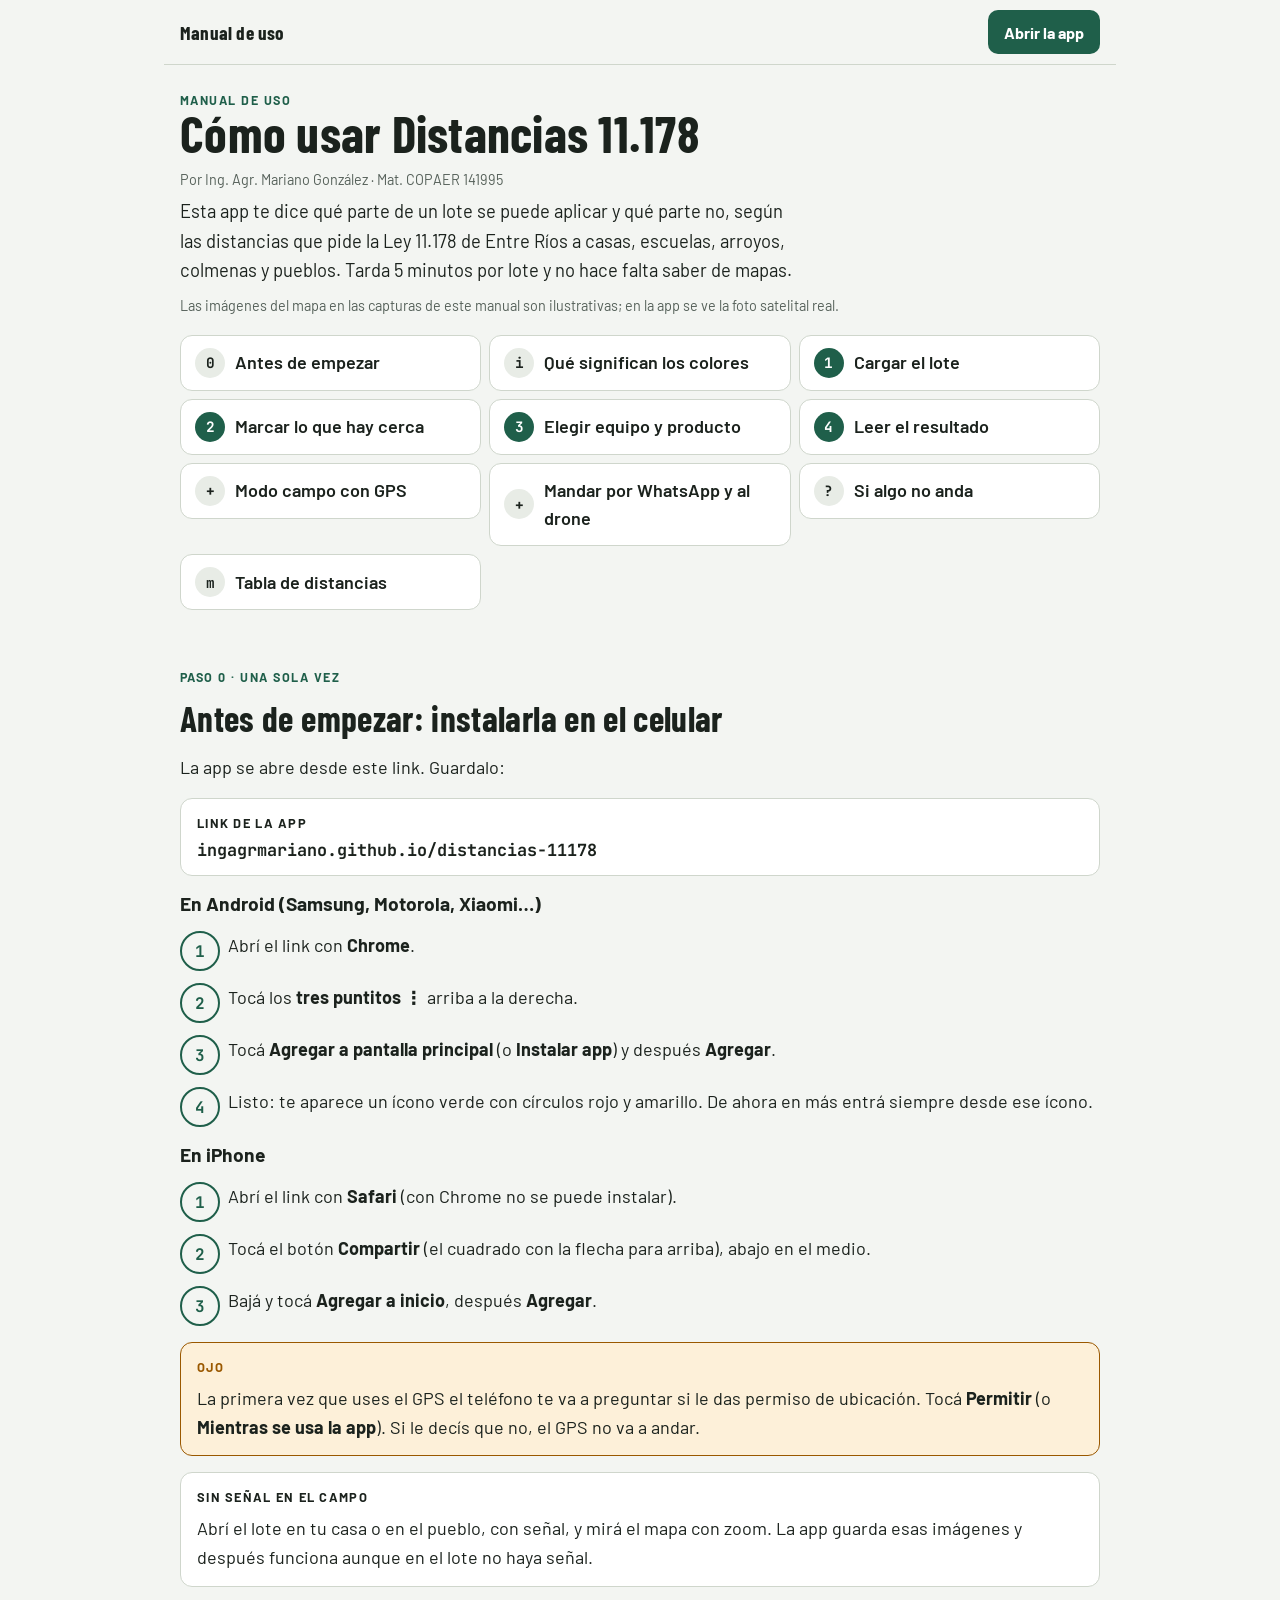
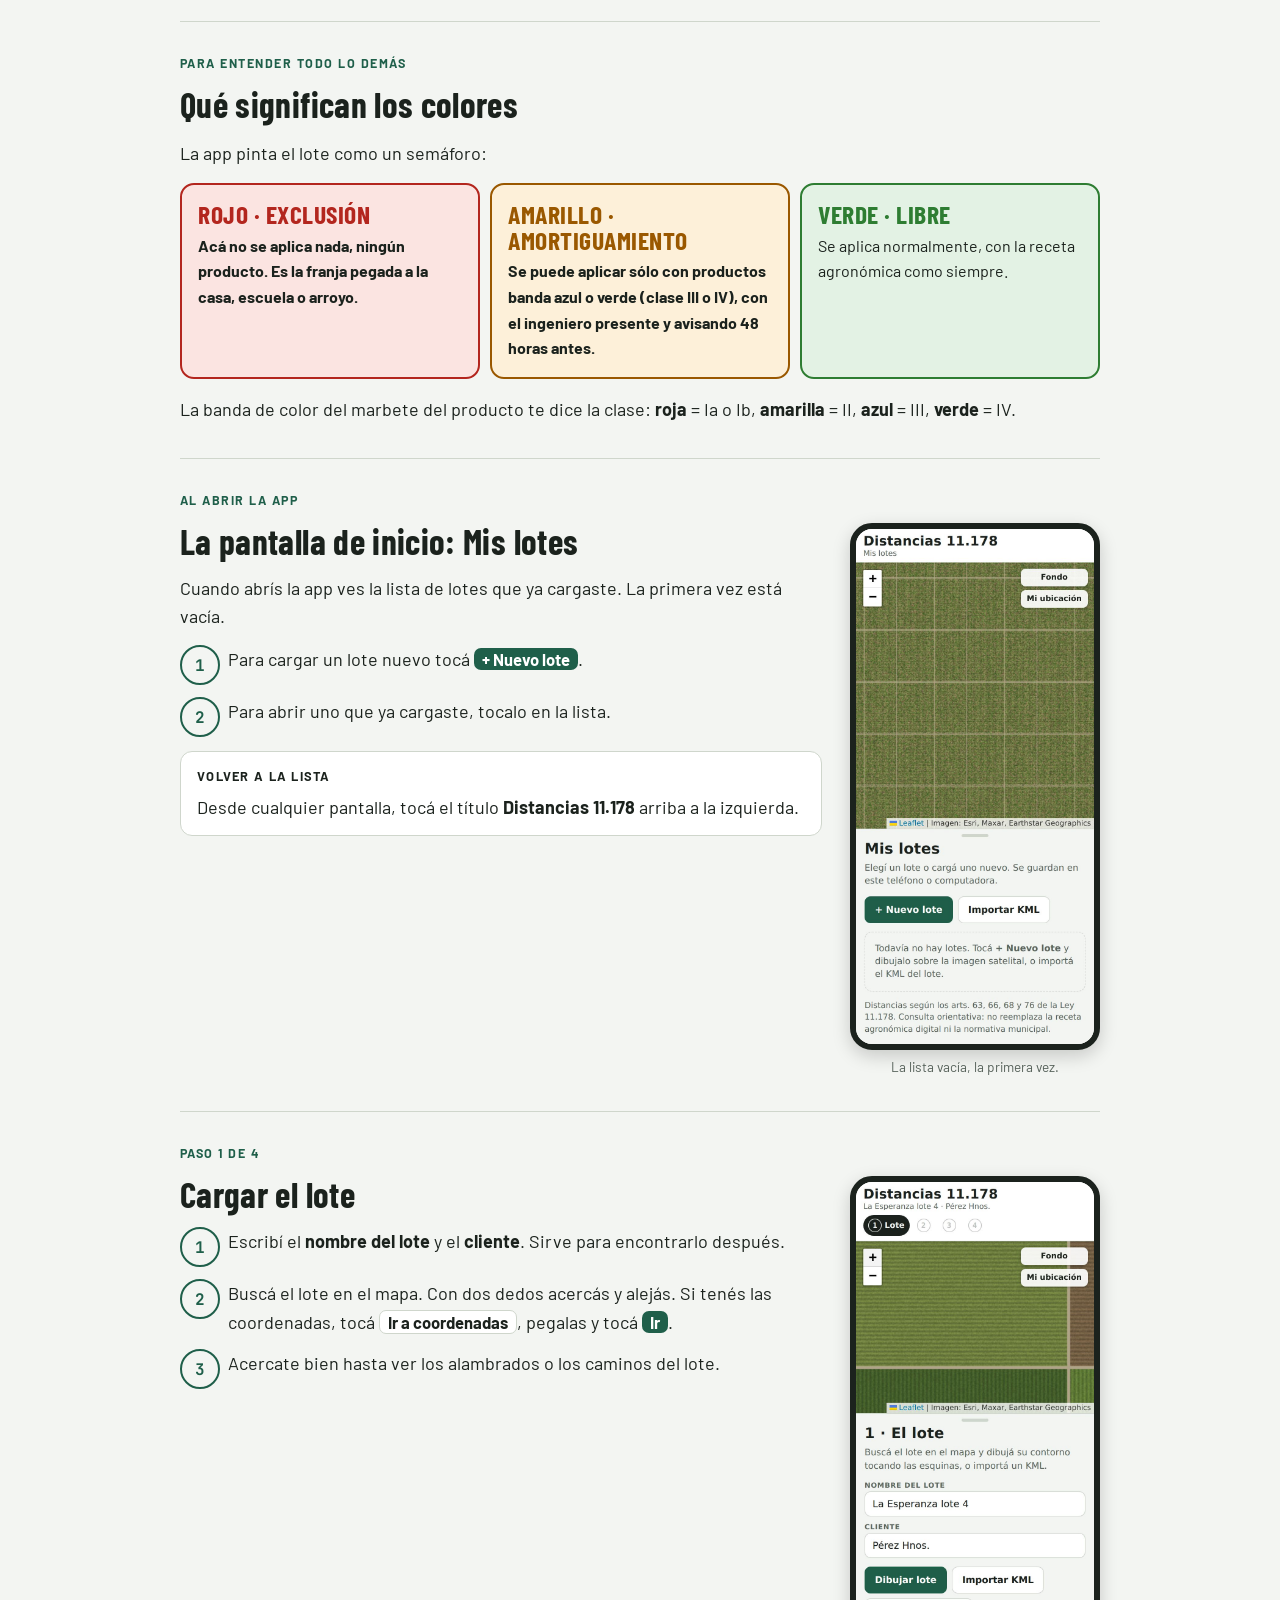
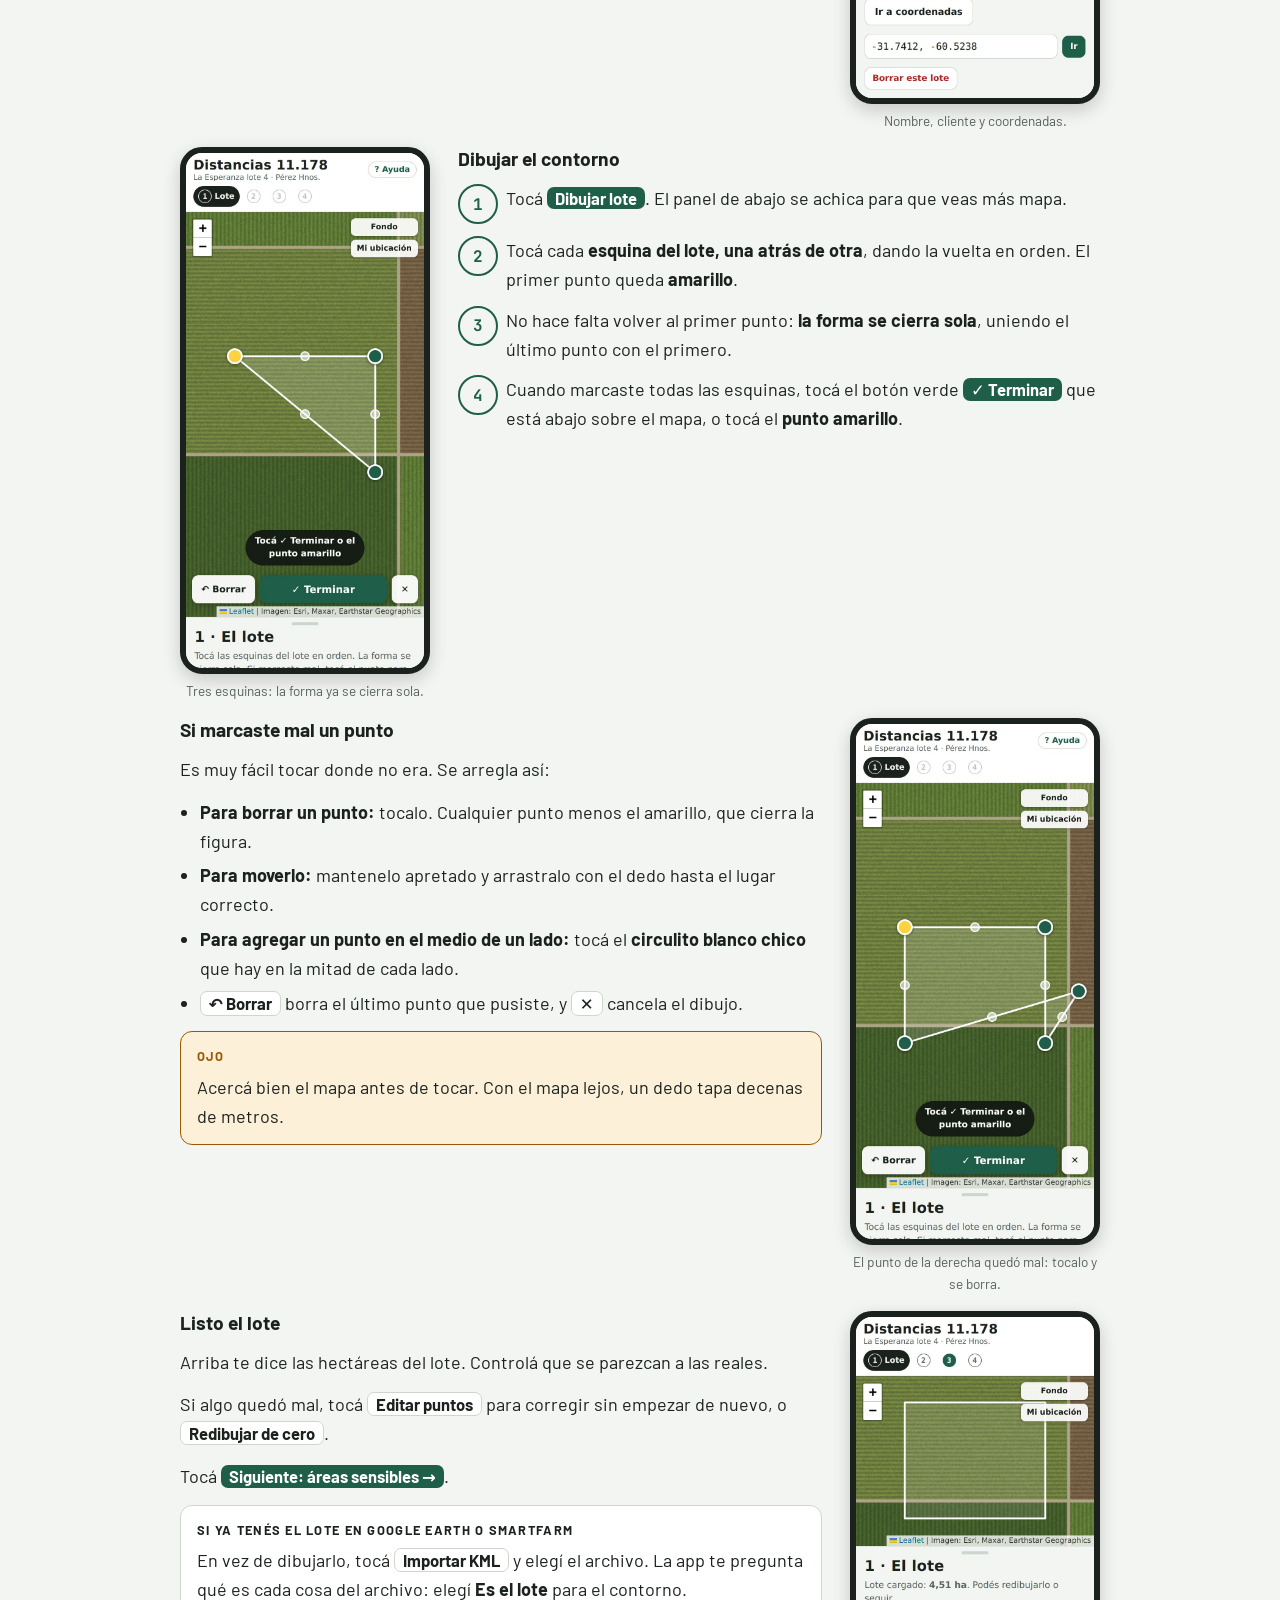
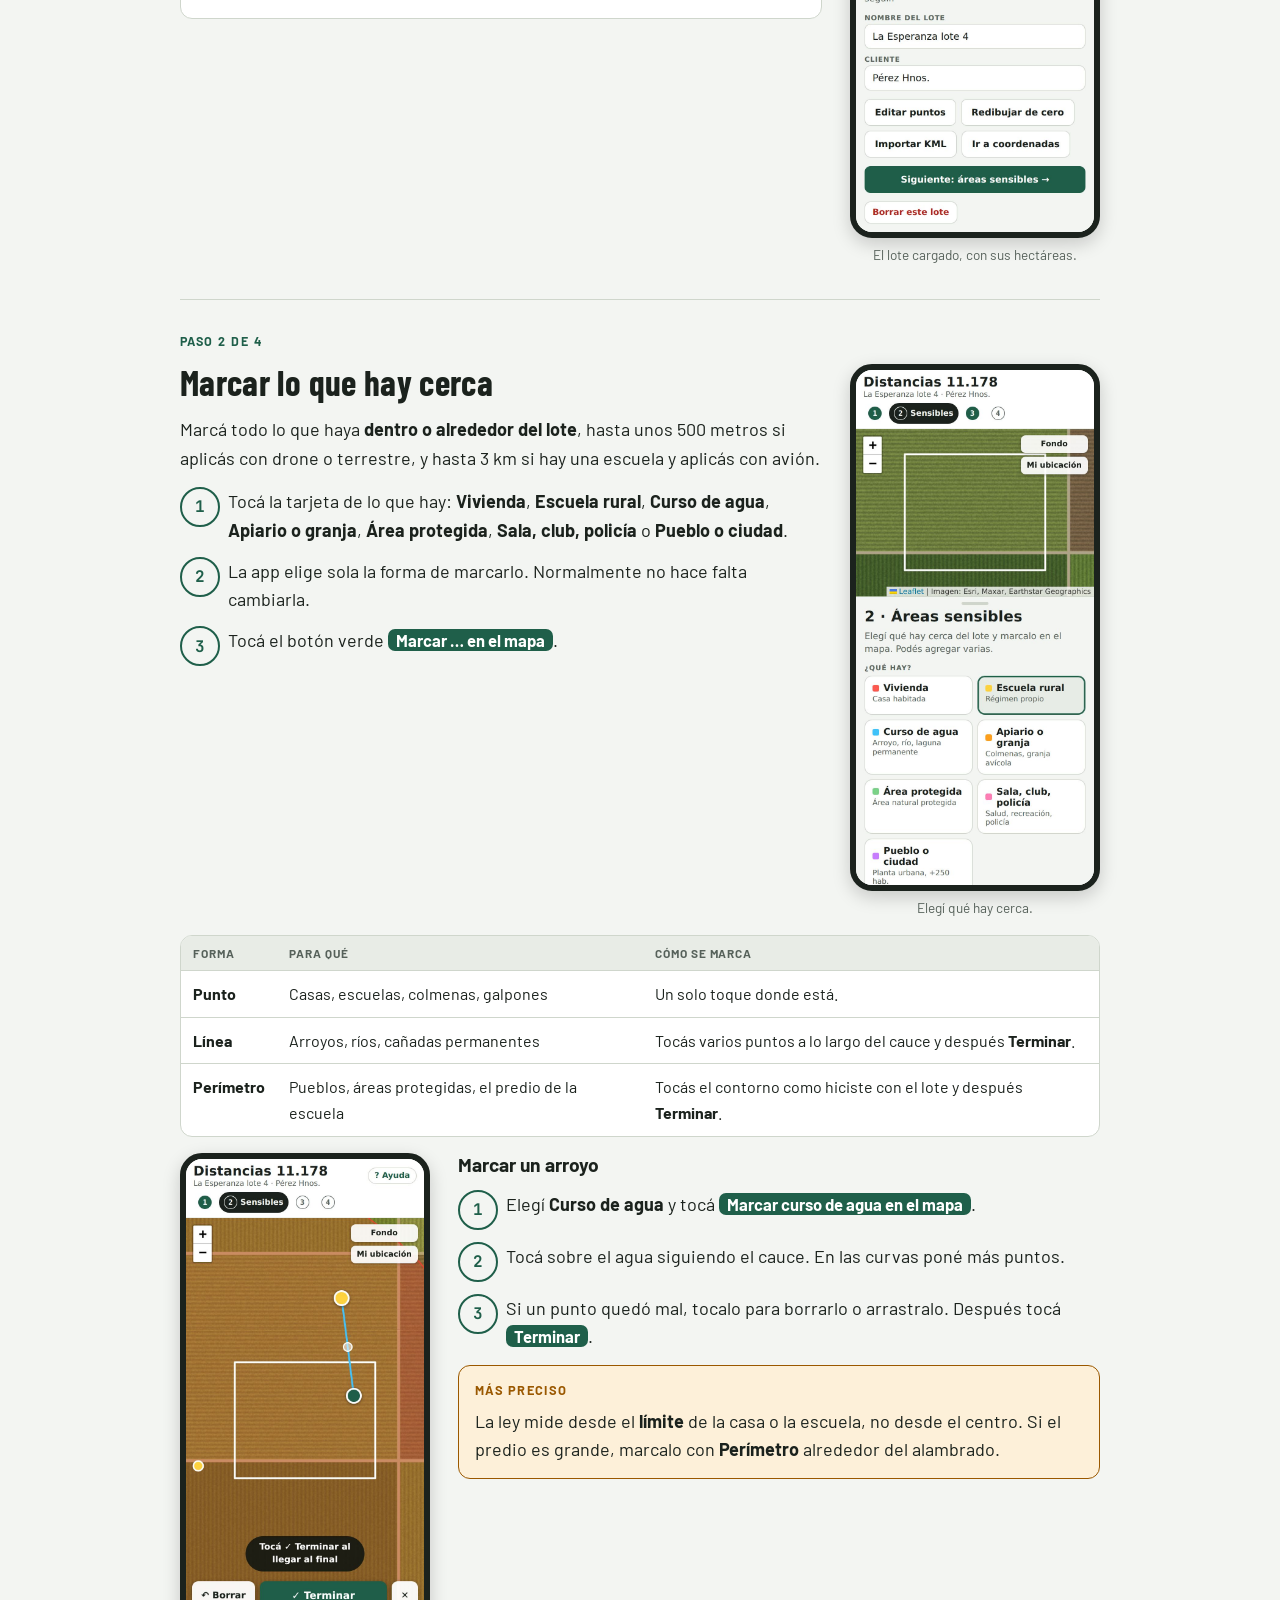
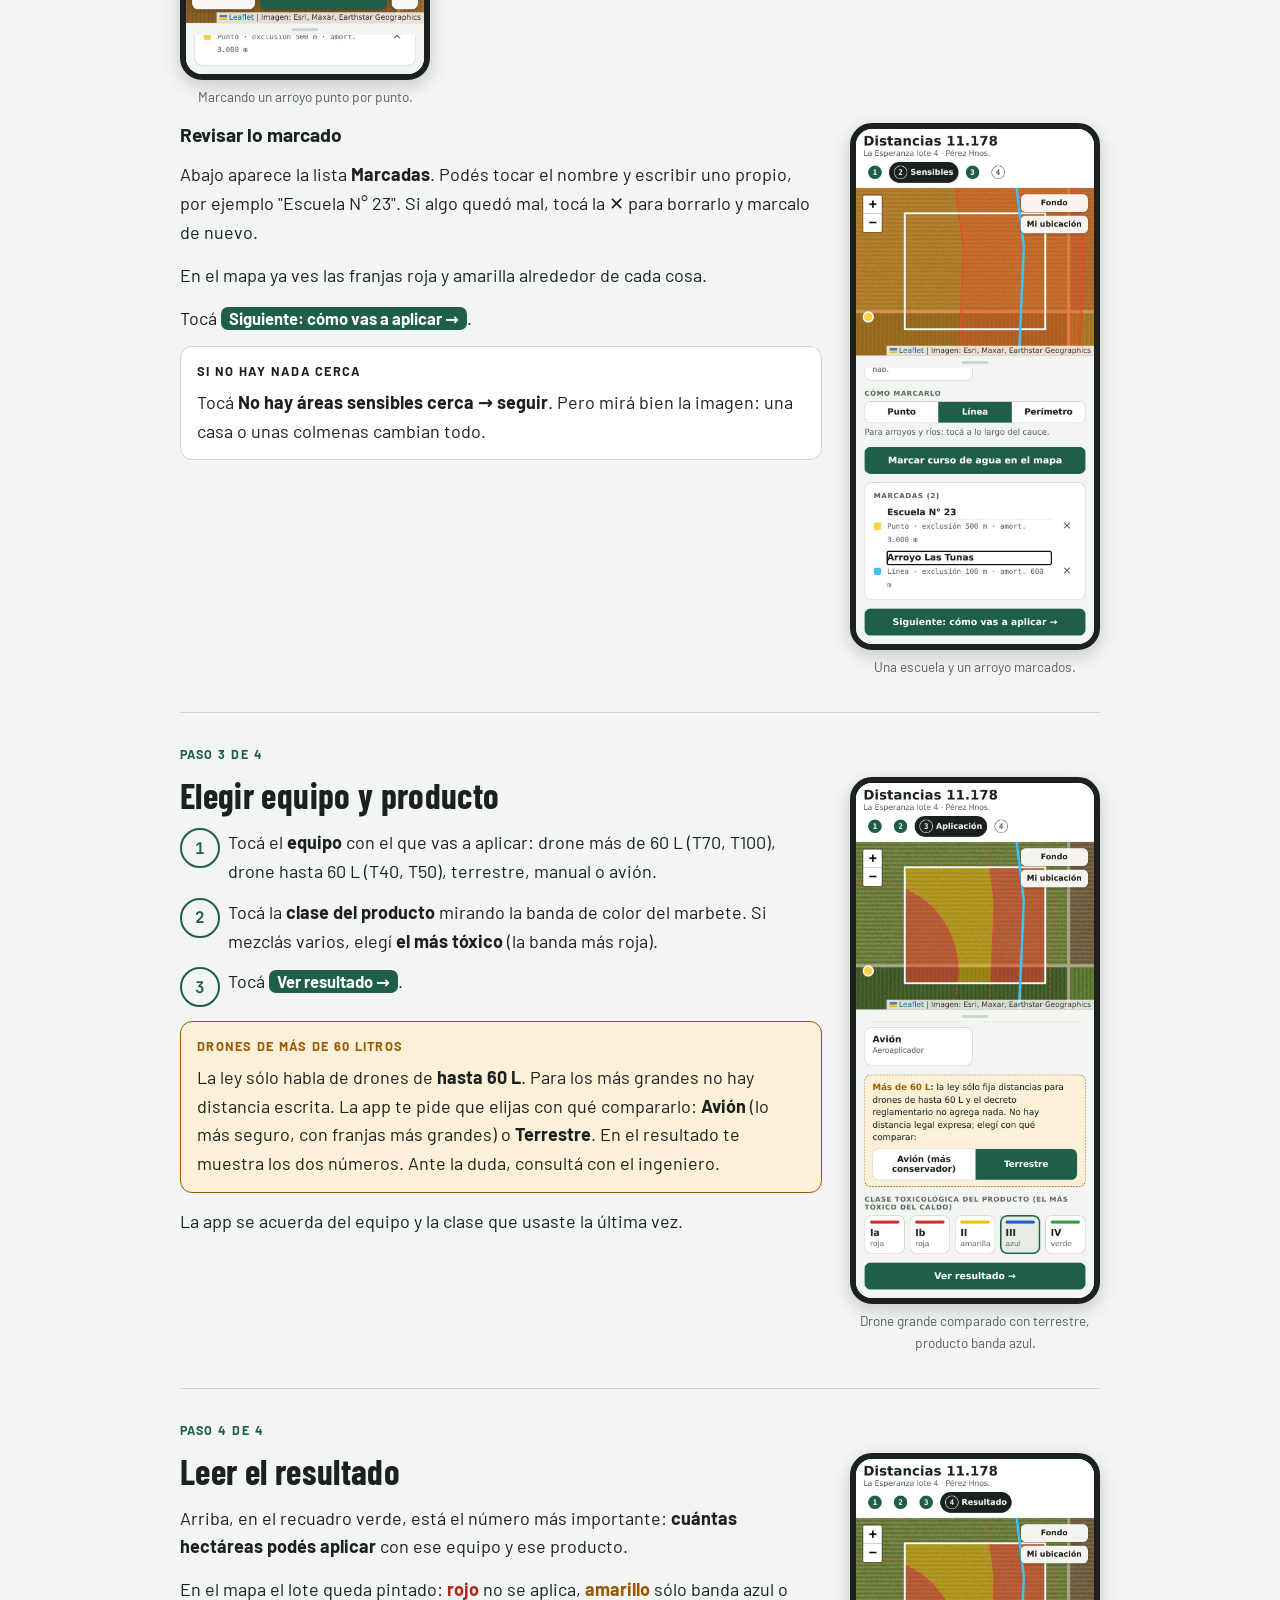
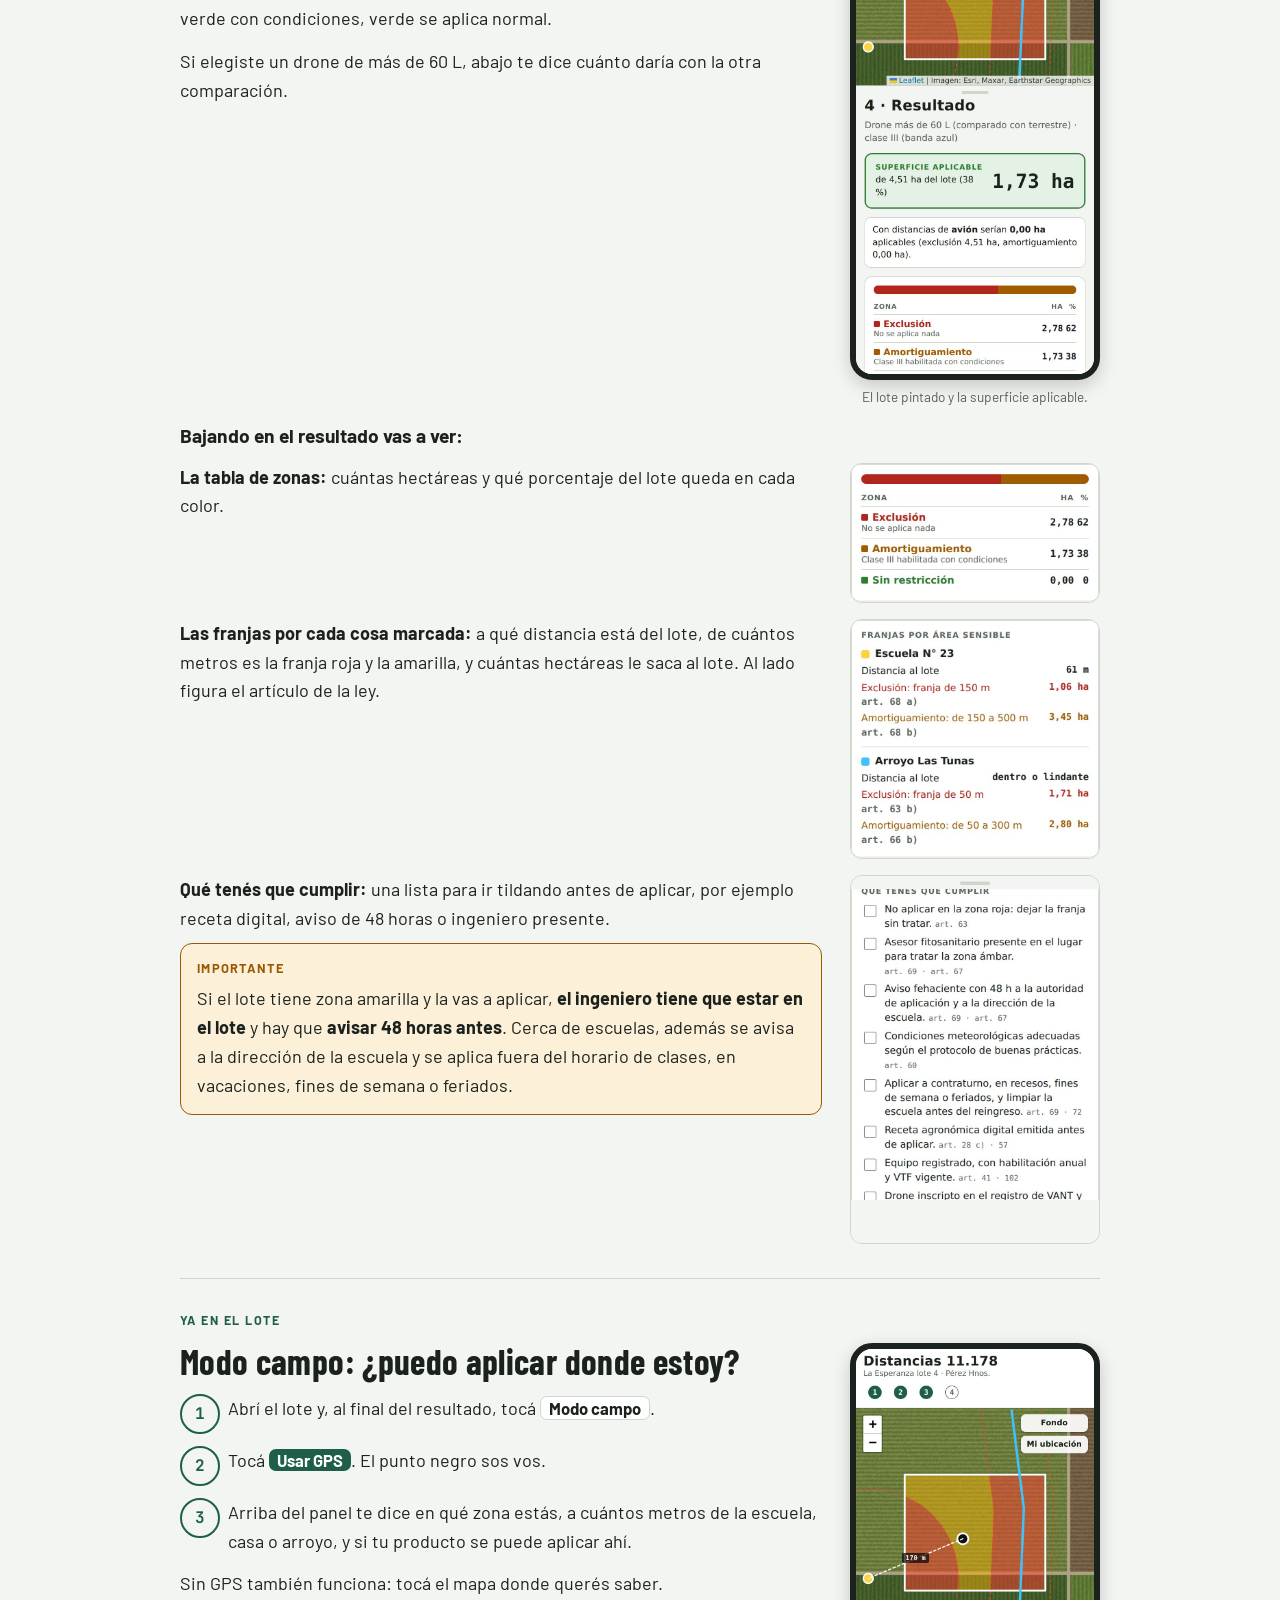
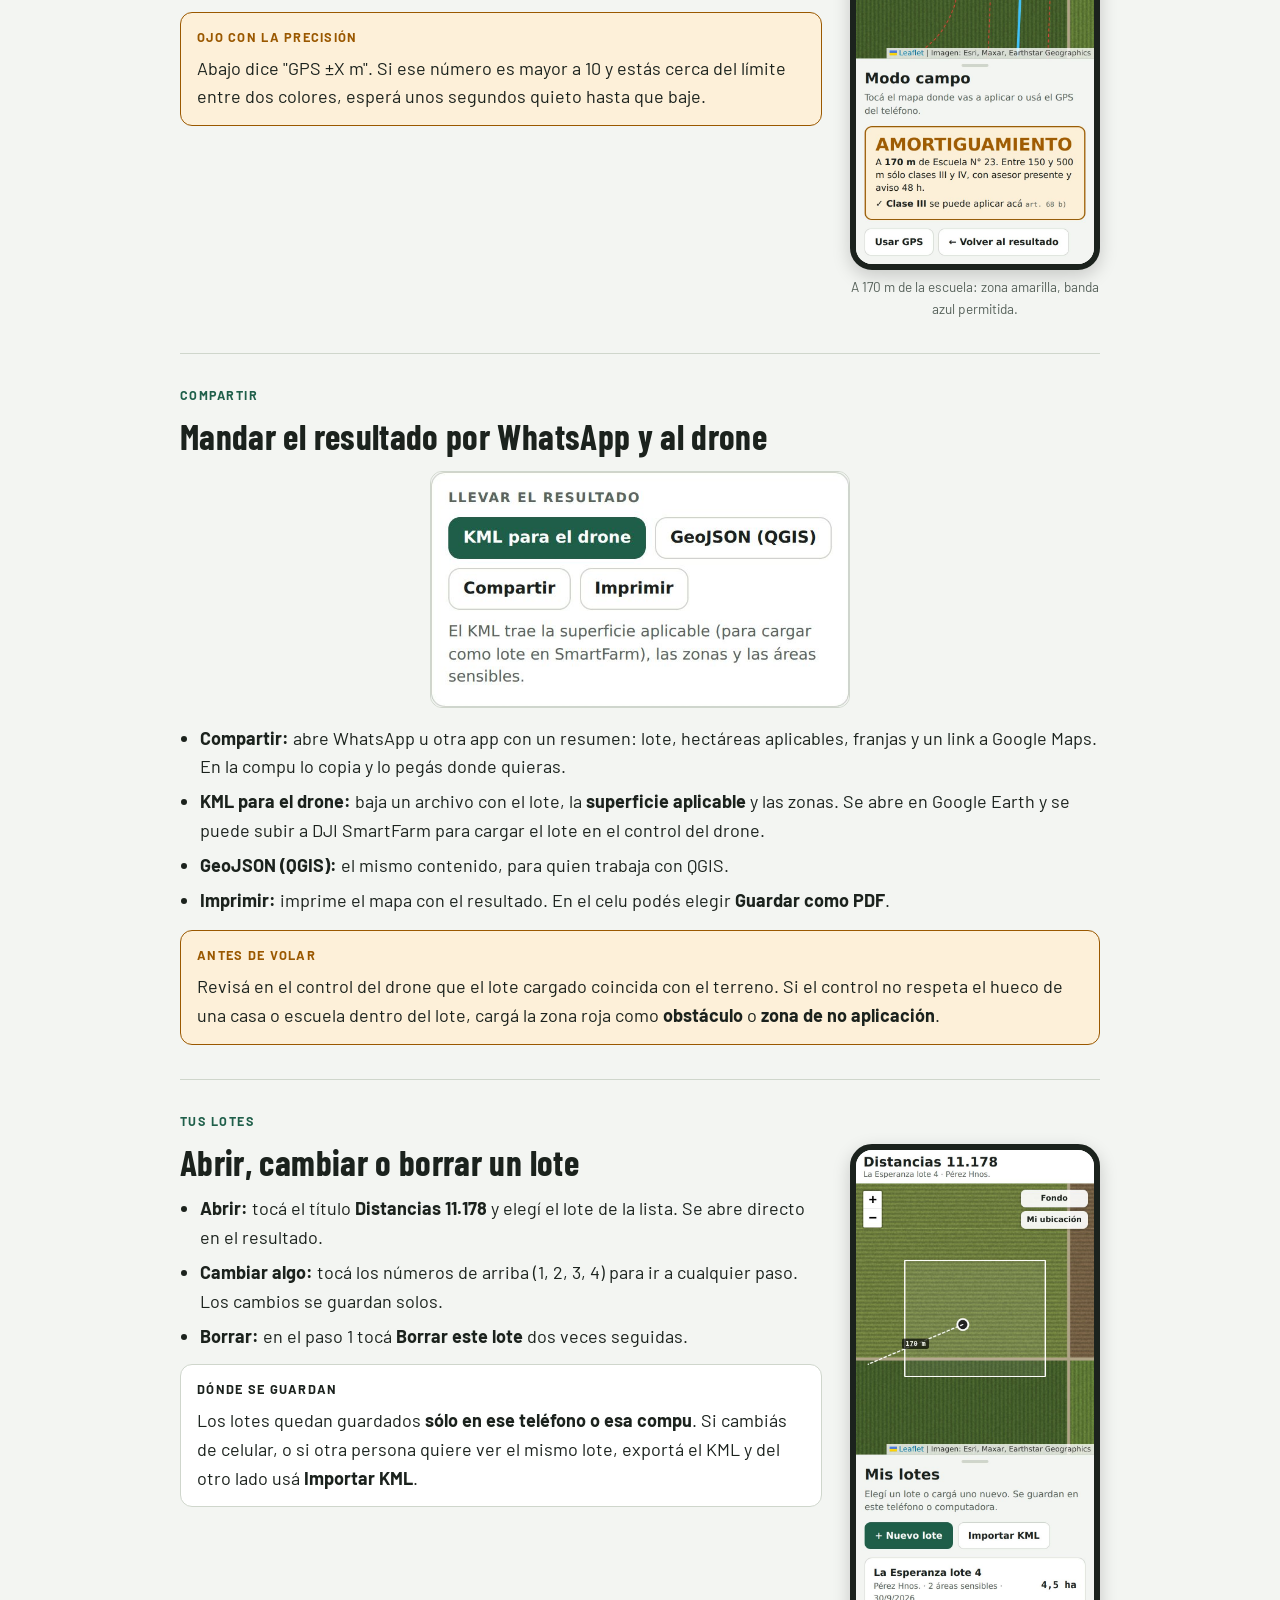
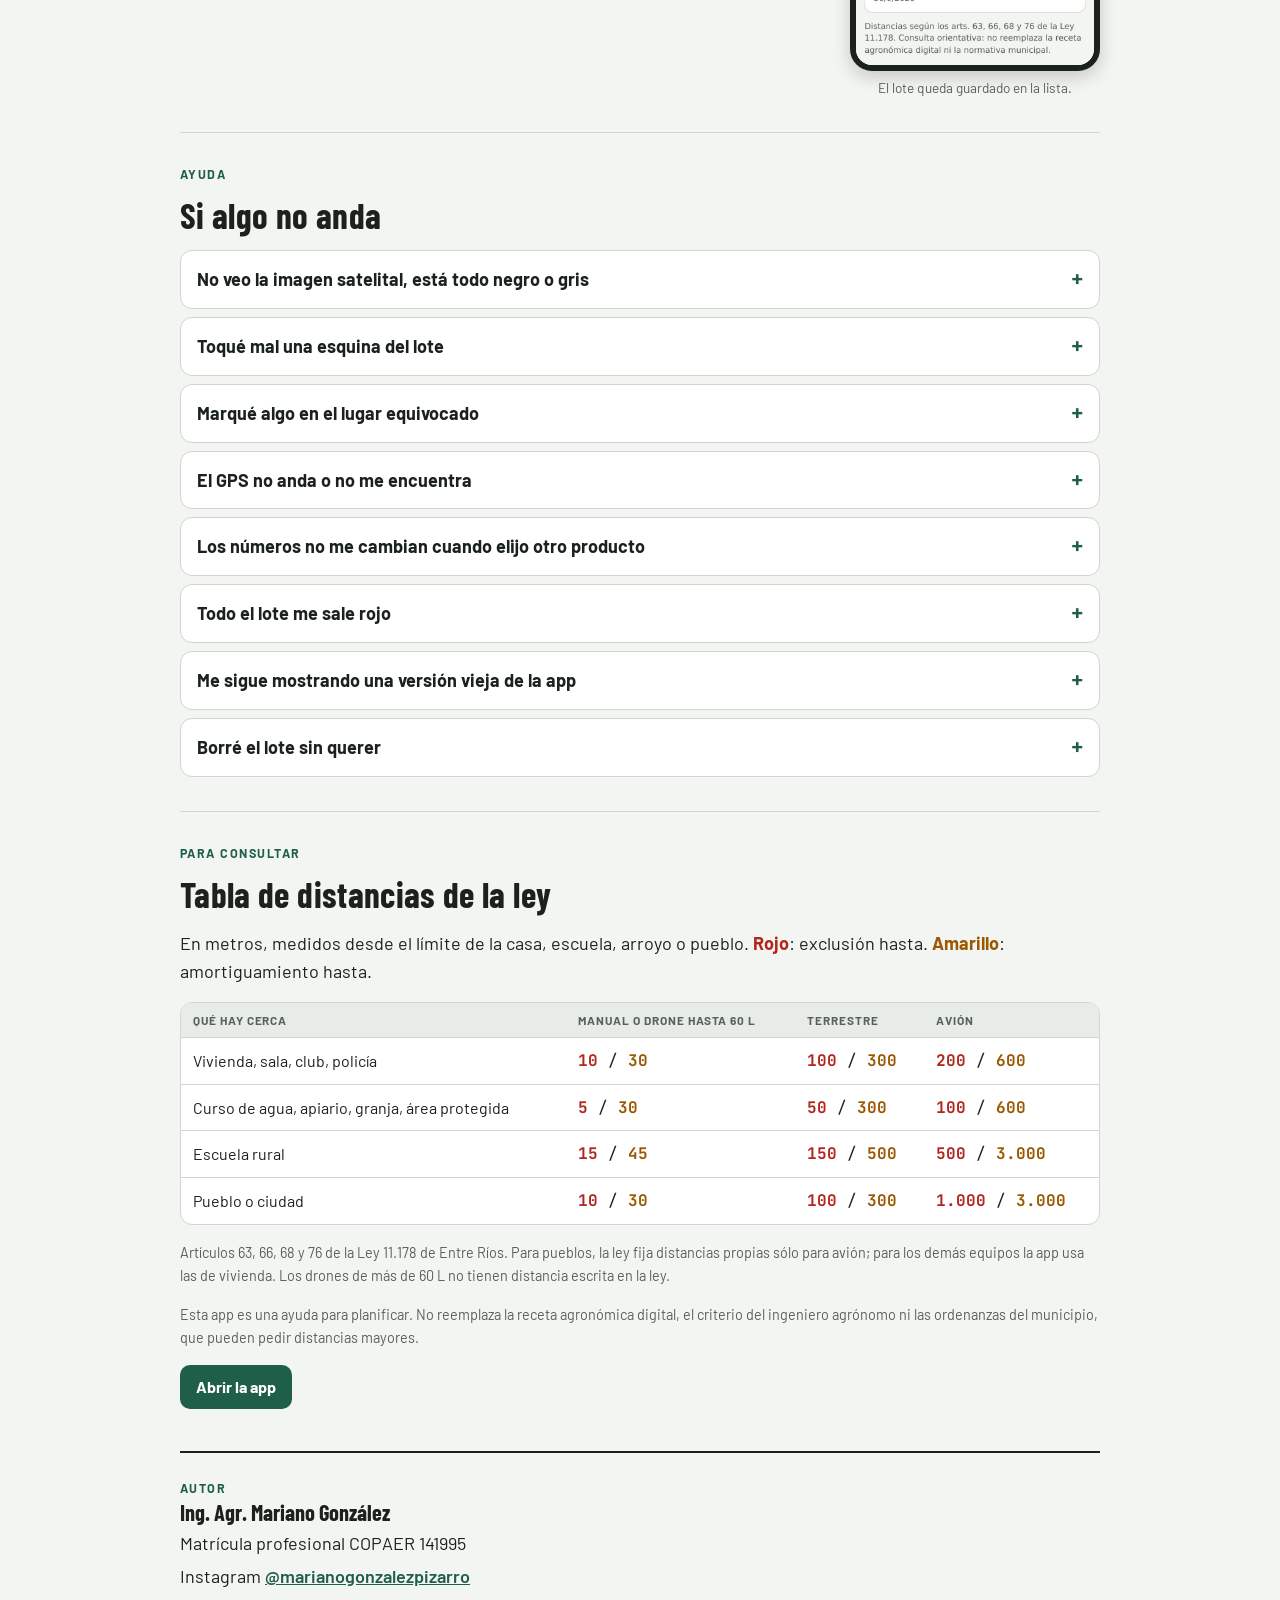
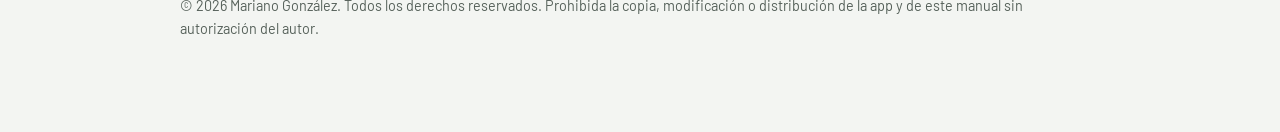
==== commit 473414b5: "Add files via upload" ====
--- a/manual.html
+++ b/manual.html
@@ -120,7 +120,7 @@
   <header class="hero">
     <div class="eyebrow">Manual de uso</div>
     <h1>Cómo usar Distancias 11.178</h1>
-    <p class="legal" style="margin-bottom:6px">Por Ing. Agr. Mariano González</p>
+    <p class="legal" style="margin-bottom:6px">Por Ing. Agr. Mariano González · Mat. COPAER 141995</p>
     <p class="intro">Esta app te dice qué parte de un lote se puede aplicar y qué parte no, según las distancias que pide la Ley 11.178 de Entre Ríos a casas, escuelas, arroyos, colmenas y pueblos. Tarda 5 minutos por lote y no hace falta saber de mapas.</p>
     <p class="legal" style="margin-top:8px">Las imágenes del mapa en las capturas de este manual son ilustrativas; en la app se ve la foto satelital real.</p>
     <ul class="toc noprint">
@@ -432,6 +432,7 @@
   <footer class="autor" id="autor">
     <span class="eyebrow">Autor</span>
     <b>Ing. Agr. Mariano González</b>
+    <span>Matrícula profesional COPAER 141995</span>
     <span id="autorDatos">Instagram <a href="https://instagram.com/marianogonzalezpizarro">@marianogonzalezpizarro</a></span>
     <span class="legal">© 2026 Mariano González. Todos los derechos reservados. Prohibida la copia, modificación o distribución de la app y de este manual sin autorización del autor.</span>
   </footer>
